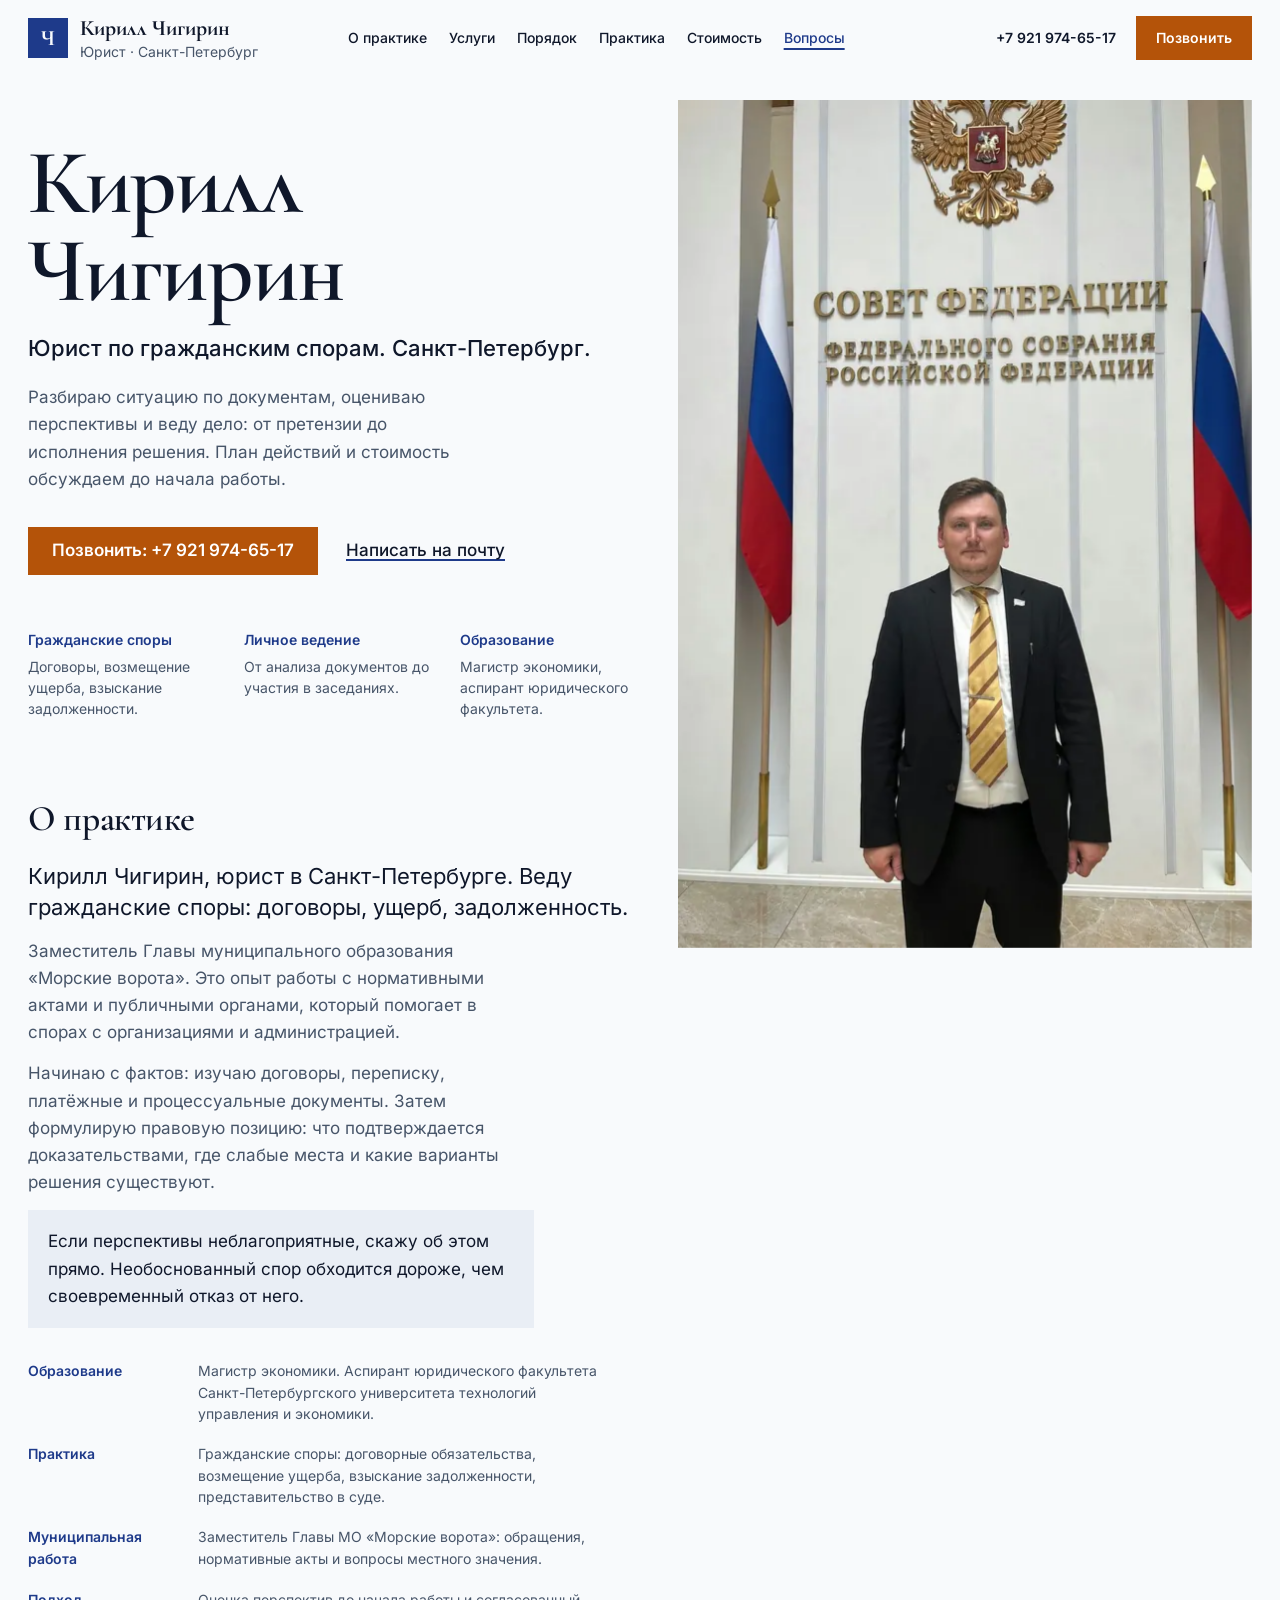
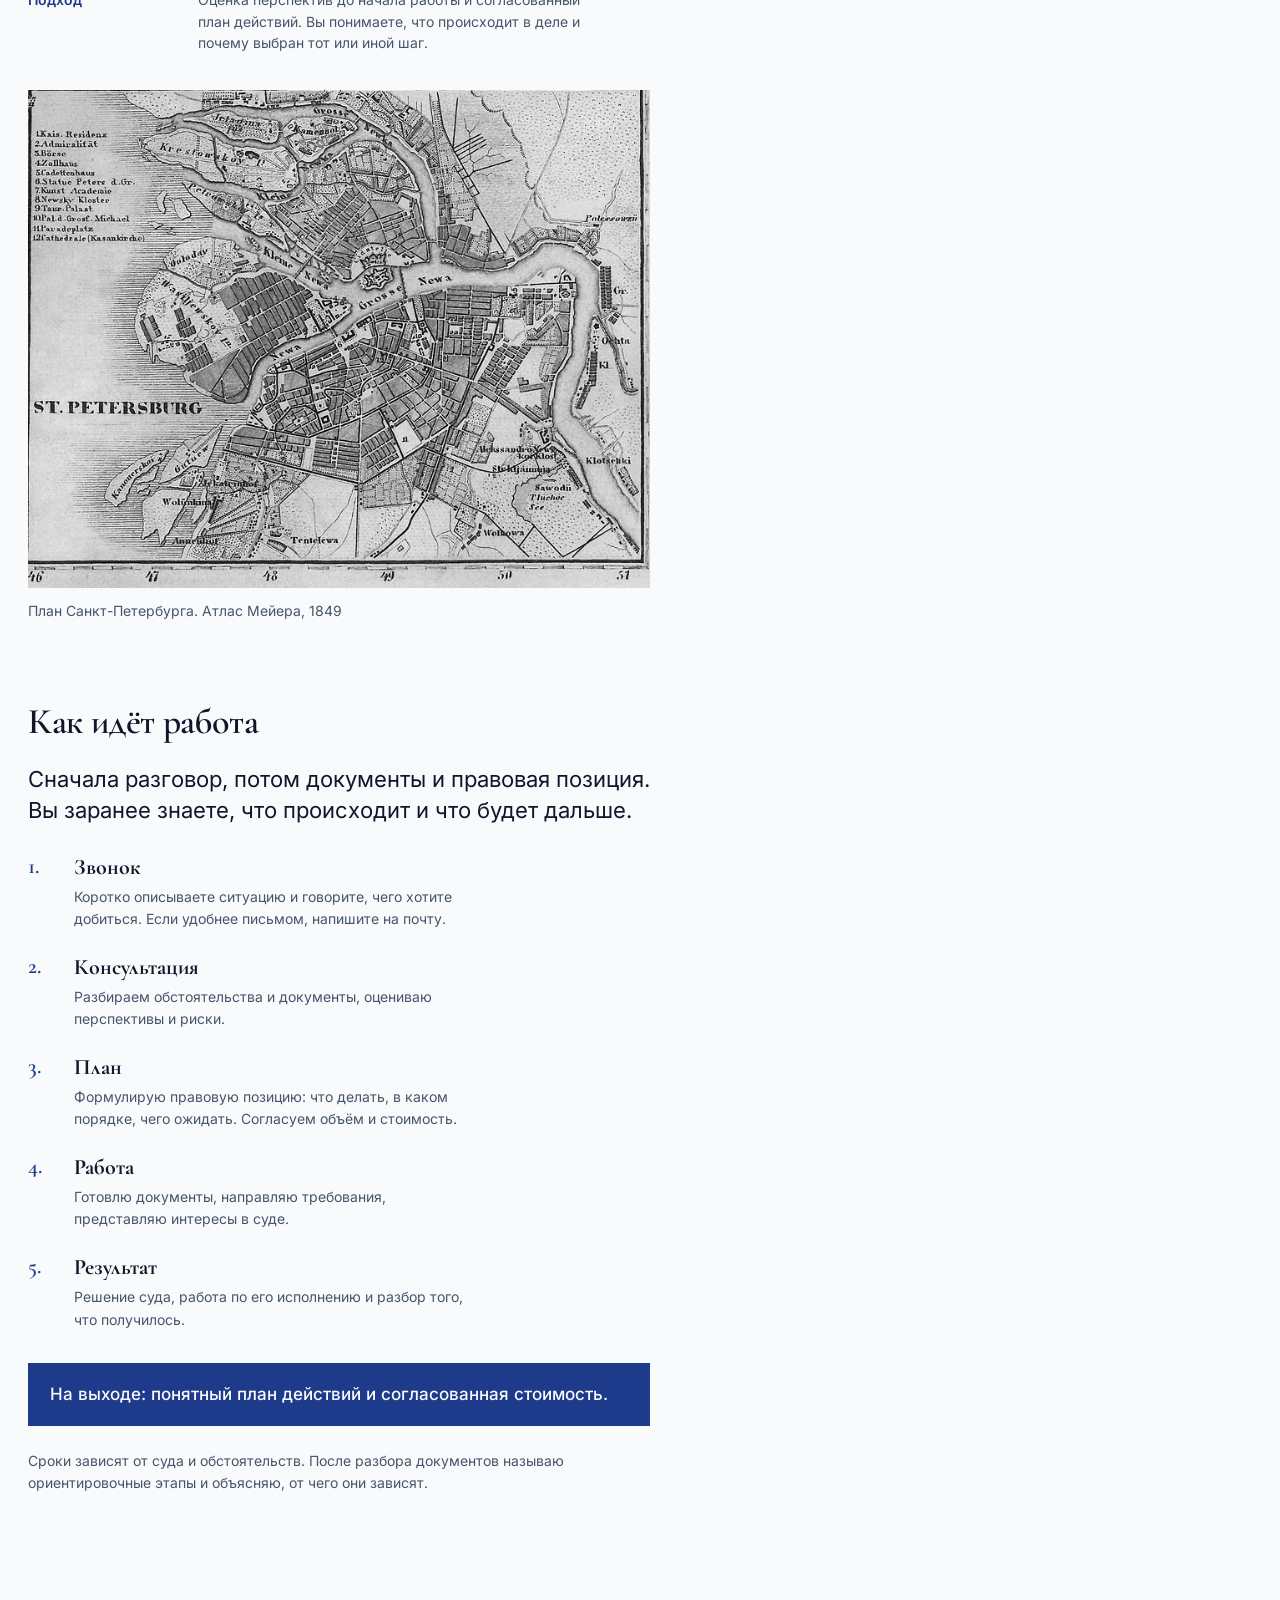
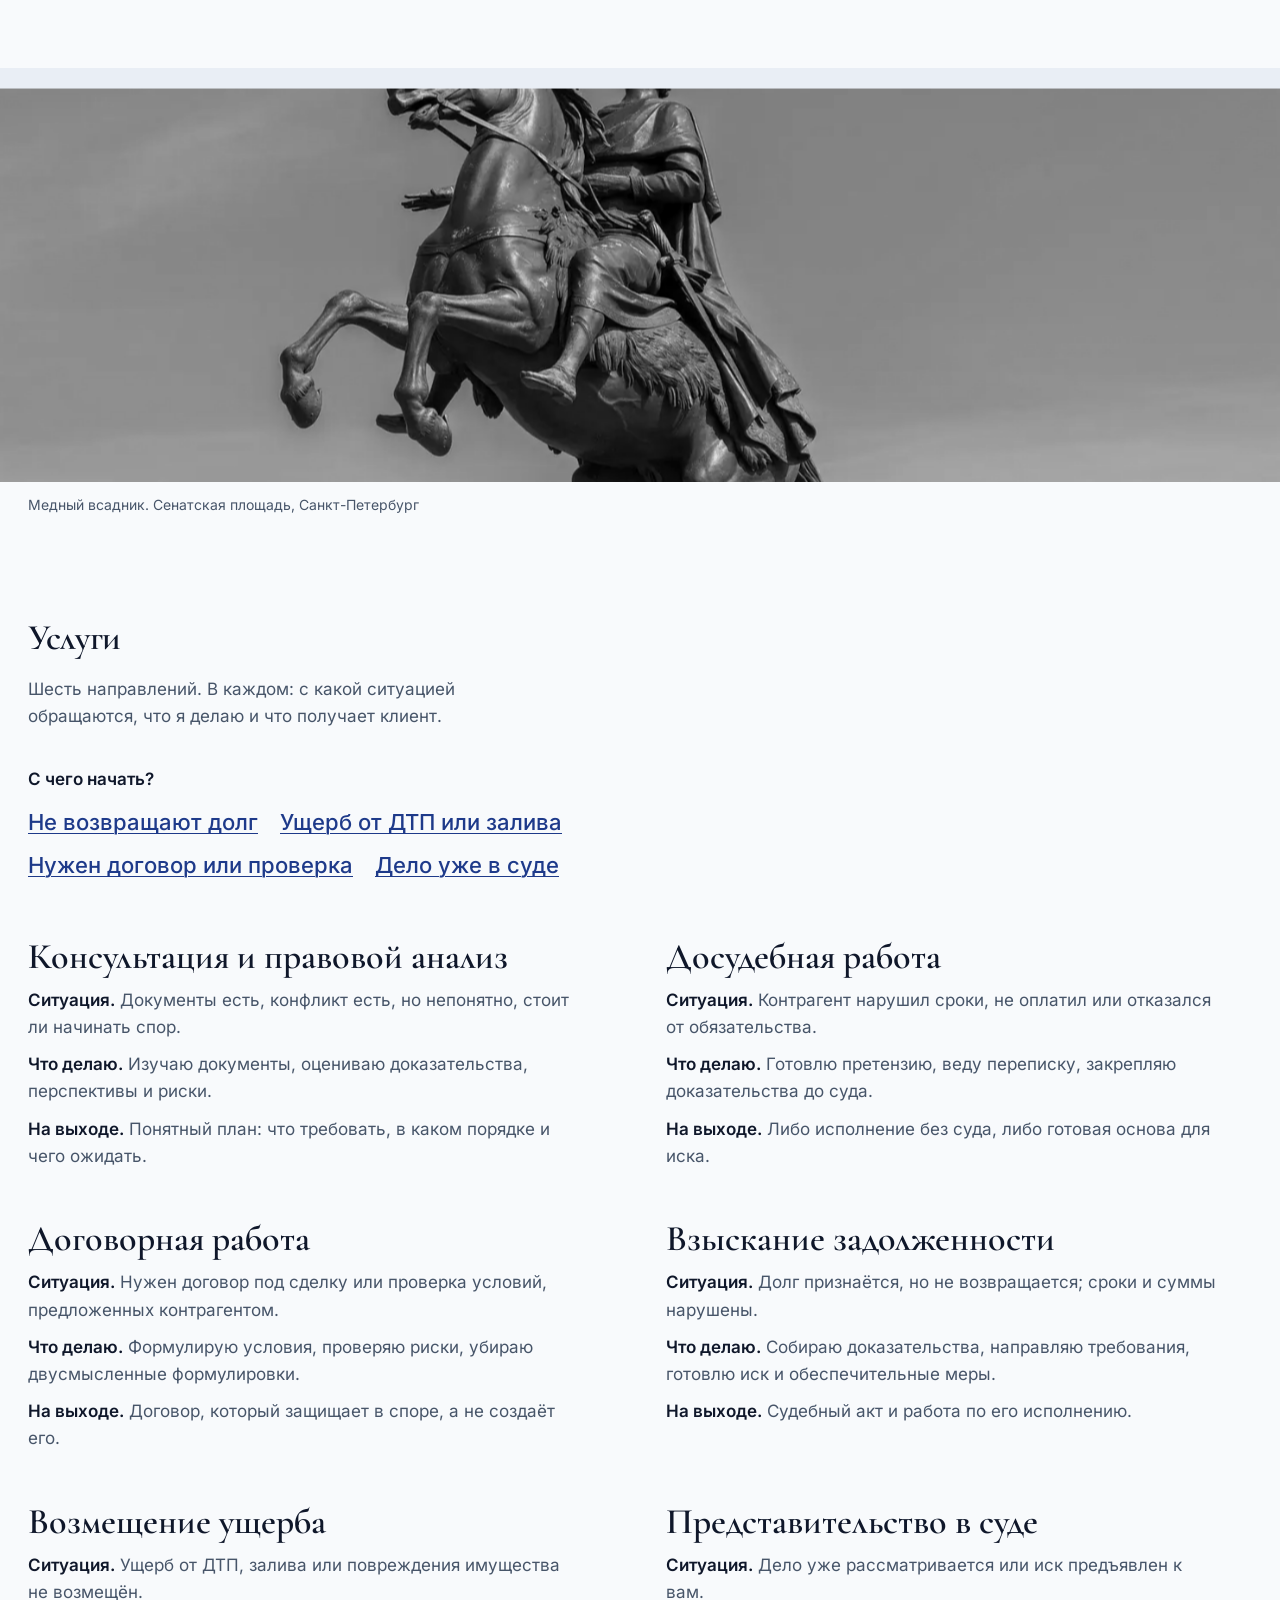
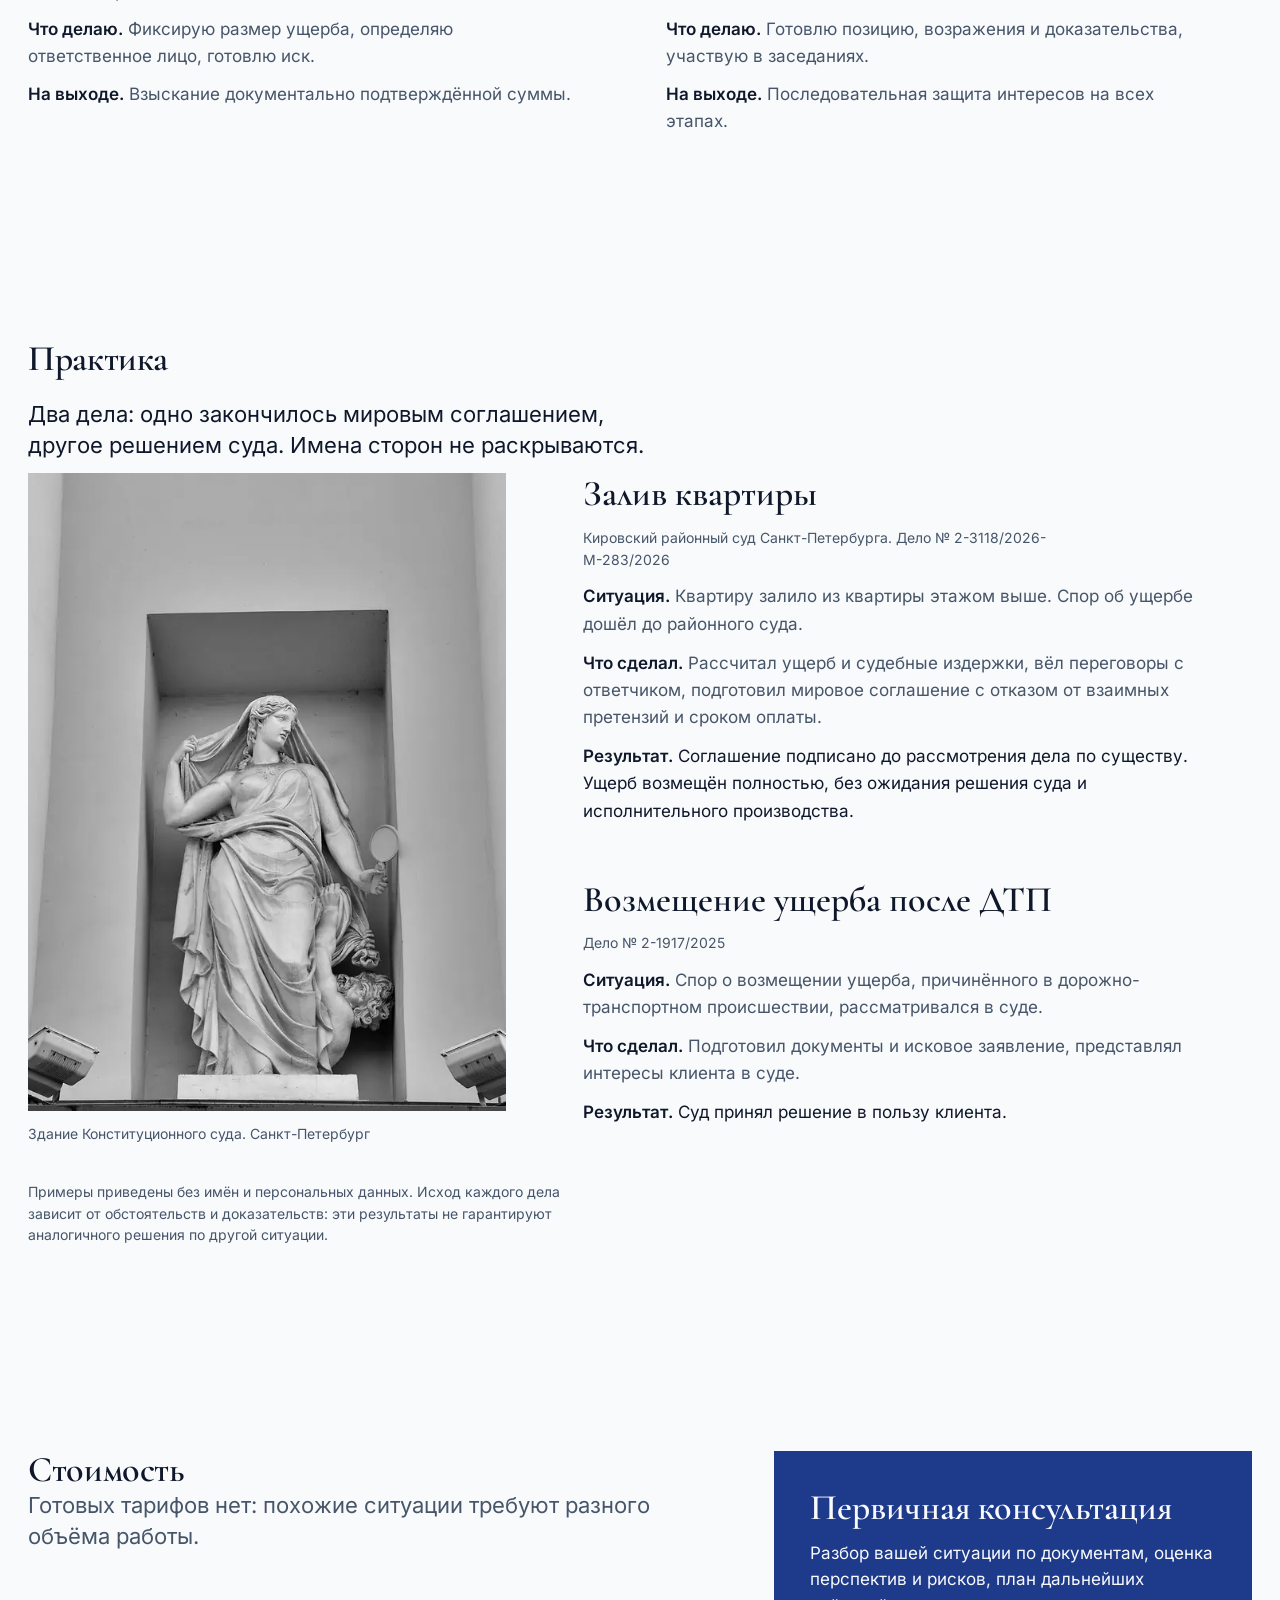
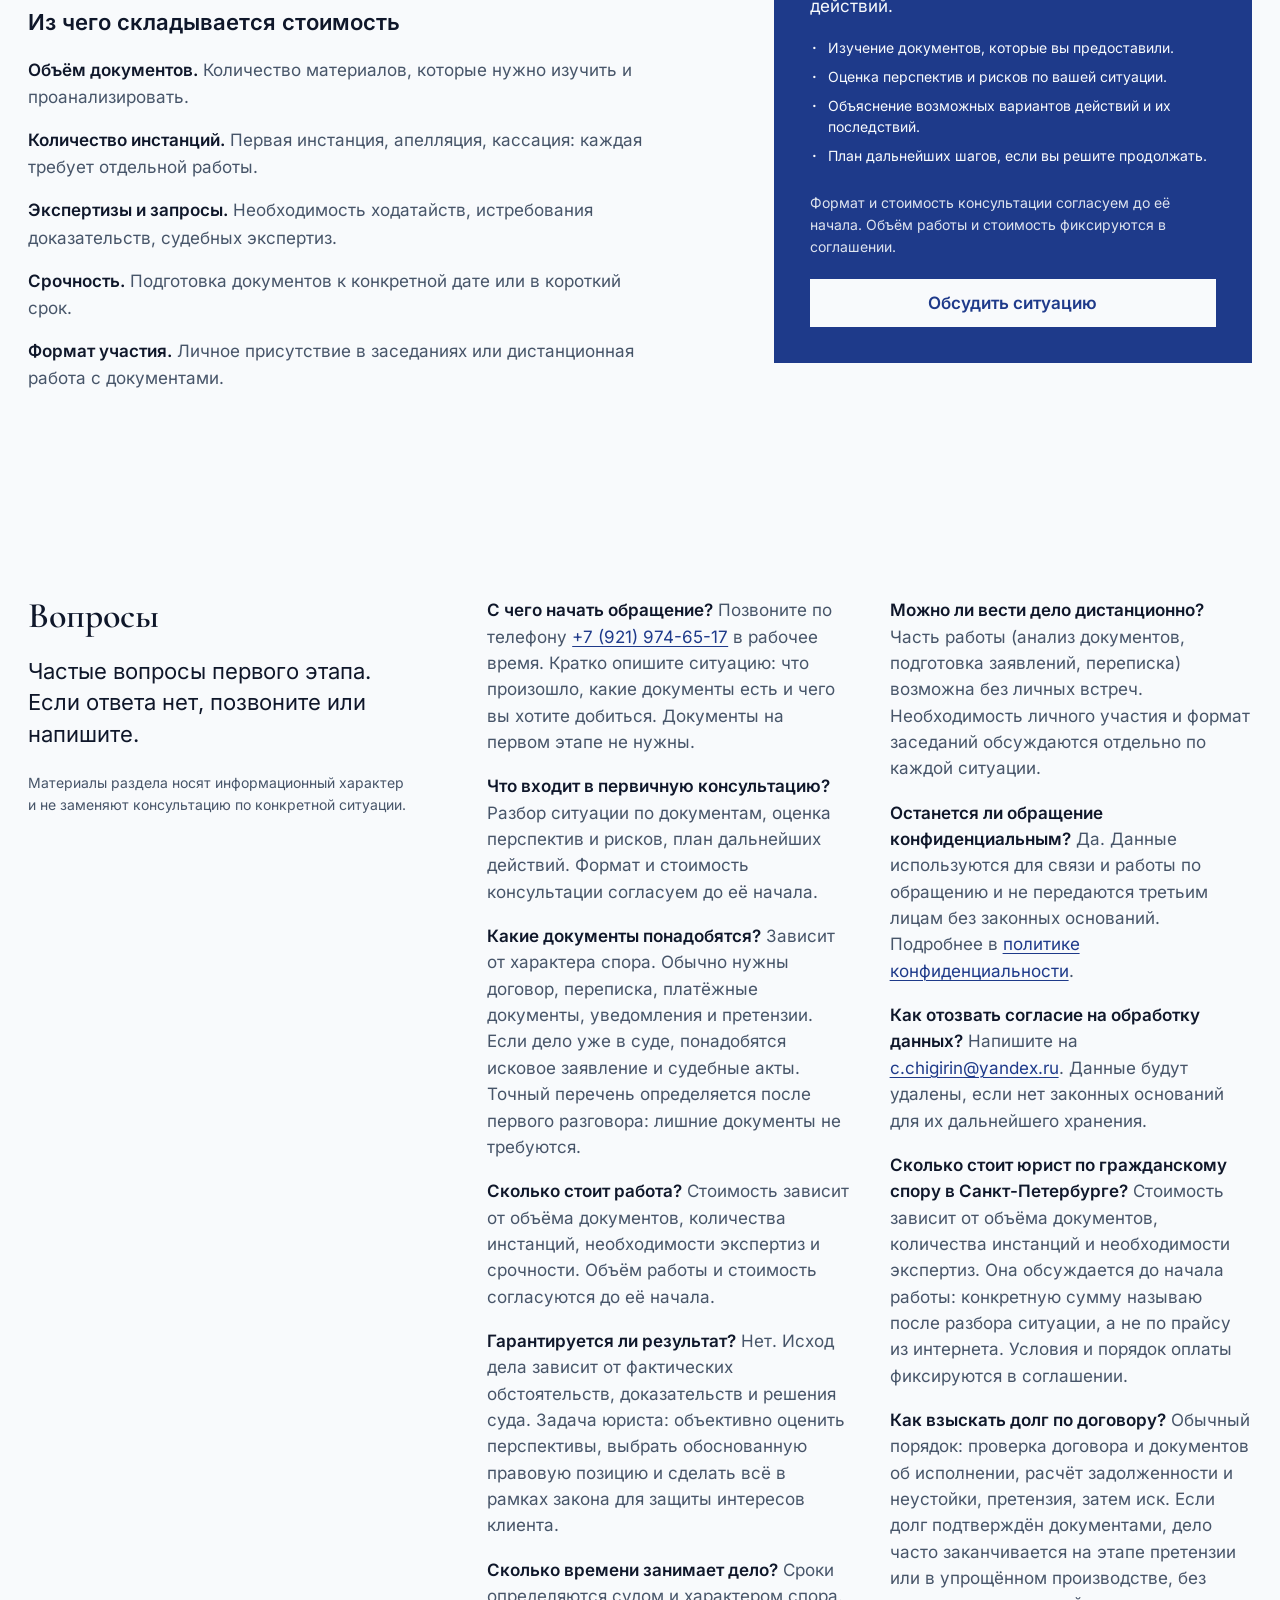
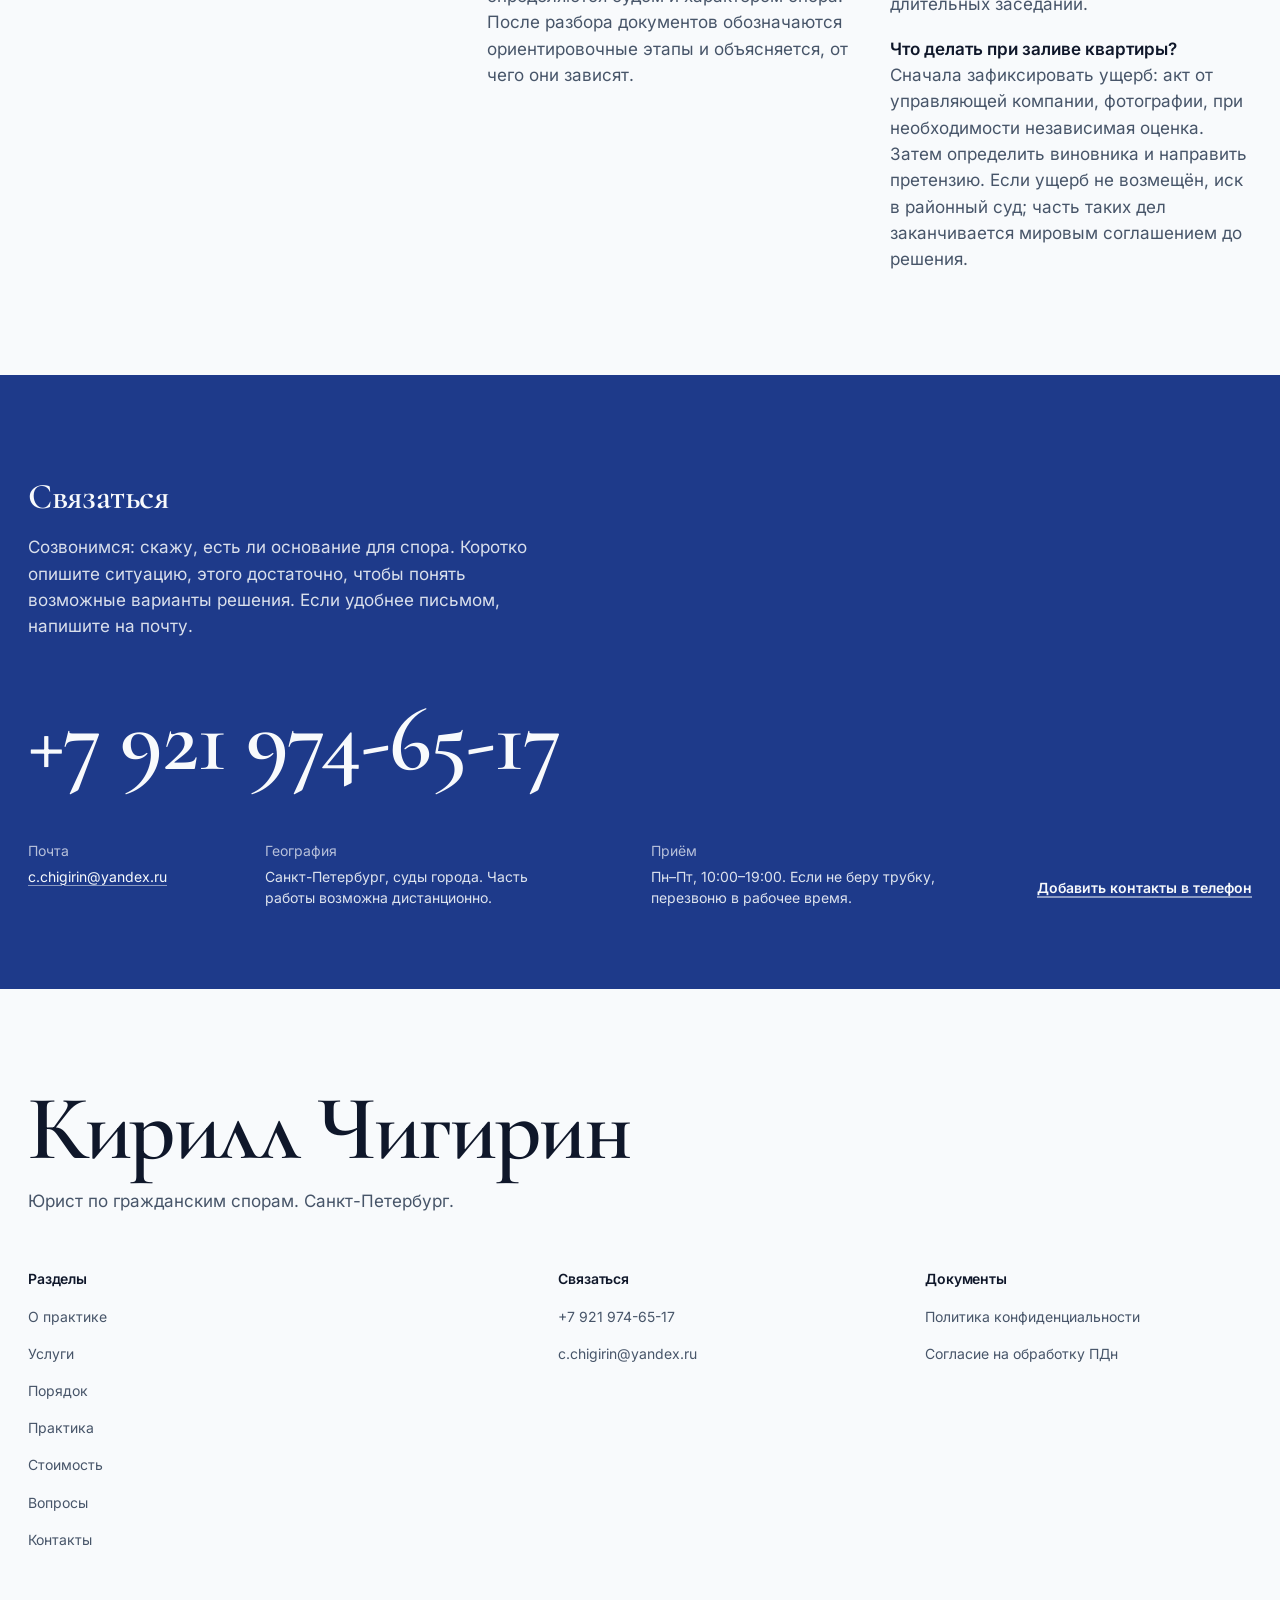
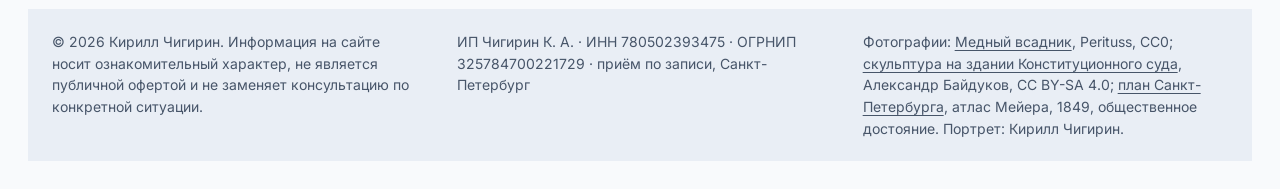
==== index.html @ 7574afe2 "feat(design): палитра Legal Services, Lenis и плотность 7 Палитра взята в UI UX Pro Max по профилю L" ====
<!doctype html>
<html lang="ru">
<head>
<meta charset="utf-8">
<meta name="viewport" content="width=device-width, initial-scale=1">

<title>Кирилл Чигирин, юрист по гражданским спорам в Санкт-Петербурге</title>
<meta name="description" content="Юрист по гражданским спорам в Санкт-Петербурге: разбор ситуации по документам, досудебная работа, представительство в суде. Консультация по телефону и почте.">
<meta name="theme-color" content="#f8fafc">
<meta name="robots" content="index,follow">
<meta name="author" content="Кирилл Чигирин">
<link rel="canonical" href="https://askuyr.github.io/Chigirin/">

<meta property="og:type" content="website">
<meta property="og:site_name" content="Кирилл Чигирин, юрист">
<meta property="og:title" content="Кирилл Чигирин, юрист по гражданским спорам в Санкт-Петербурге">
<meta property="og:description" content="Правовой анализ, досудебная работа, документы и представительство в суде. Гражданские споры в Санкт-Петербурге.">
<meta property="og:url" content="https://askuyr.github.io/Chigirin/">
<meta property="og:locale" content="ru_RU">
<meta property="og:image" content="https://askuyr.github.io/Chigirin/assets/og-chigirin.jpg">
<meta property="og:image:type" content="image/jpeg">
<meta property="og:image:width" content="1200">
<meta property="og:image:height" content="630">
<meta property="og:image:alt" content="Кирилл Чигирин, юрист по гражданским спорам в Санкт-Петербурге">
<meta name="twitter:card" content="summary_large_image">
<meta name="twitter:title" content="Кирилл Чигирин, юрист по гражданским спорам">
<meta name="twitter:description" content="Правовой анализ, досудебная работа, документы и представительство в суде. Санкт-Петербург.">
<meta name="twitter:image" content="https://askuyr.github.io/Chigirin/assets/og-chigirin.jpg">

<link rel="icon" href="assets/favicon.svg" type="image/svg+xml">
<link rel="apple-touch-icon" href="assets/apple-touch-icon.png">

<link rel="preload" as="image" href="assets/kirill-chigirin-1280.webp"
      imagesrcset="assets/kirill-chigirin-640.webp 640w, assets/kirill-chigirin-960.webp 960w, assets/kirill-chigirin-1280.webp 1280w, assets/kirill-chigirin-1600.webp 1600w"
      imagesizes="(max-width: 900px) 100vw, 45vw" fetchpriority="high">
<link rel="preload" href="assets/fonts/inter-var-cyrillic.woff2" as="font" type="font/woff2" crossorigin>
<link rel="preload" href="assets/fonts/cormorant-garamond-var-cyrillic.woff2" as="font" type="font/woff2" crossorigin>

<link rel="stylesheet" href="assets/vendor/lenis.css">
<link rel="stylesheet" href="assets/styles.css">
<script>
  /* Fail-safe: если app.js не выполнится, контент станет видимым через 3 с. */
  (function () {
    var root = document.documentElement;
    root.classList.add('js-boot');
    window.__revealFailsafe = setTimeout(function () {
      root.classList.remove('js-boot');
    }, 3000);
  })();
</script>

<script type="application/ld+json">
{
  "@context": "https://schema.org",
  "@type": "LegalService",
  "@id": "https://askuyr.github.io/Chigirin/#lawyer",
  "name": "Кирилл Чигирин",
  "alternateName": "Юрист Кирилл Чигирин",
  "description": "Юрист по гражданским спорам в Санкт-Петербурге: правовой анализ, досудебная работа, подготовка документов и представительство в суде.",
  "url": "https://askuyr.github.io/Chigirin/",
  "image": "https://askuyr.github.io/Chigirin/assets/kirill-chigirin.jpg",
  "telephone": "+7-921-974-65-17",
  "email": "c.chigirin@yandex.ru",
  "areaServed": {
    "@type": "City",
    "name": "Санкт-Петербург"
  },
  "address": {
    "@type": "PostalAddress",
    "addressLocality": "Санкт-Петербург",
    "addressCountry": "RU"
  },
  "founder": {
    "@type": "Person",
    "name": "Кирилл Чигирин",
    "jobTitle": "Юрист"
  },
  "knowsAbout": [
    "Гражданские споры",
    "Договорные обязательства",
    "Возмещение ущерба",
    "Взыскание задолженности",
    "Представительство в суде"
  ],
  "sameAs": [
    "https://vk.com/chigirinconsalting",
    "https://vk.com/chigirindelaetdelo"
  ]
}
</script>

<script type="application/ld+json">
{
  "@context": "https://schema.org",
  "@type": "FAQPage",
  "mainEntity": [
    {
      "@type": "Question",
      "name": "С чего начать обращение?",
      "acceptedAnswer": {
        "@type": "Answer",
        "text": "Позвоните по телефону +7 (921) 974-65-17 в рабочее время. Кратко опишите ситуацию: что произошло, какие документы есть и чего вы хотите добиться. Документы на первом этапе не нужны."
      }
    },
    {
      "@type": "Question",
      "name": "Что входит в первичную консультацию?",
      "acceptedAnswer": {
        "@type": "Answer",
        "text": "Разбор ситуации по документам, оценка перспектив и рисков, план дальнейших действий. Формат и стоимость консультации согласуем до её начала."
      }
    },
    {
      "@type": "Question",
      "name": "Какие документы понадобятся?",
      "acceptedAnswer": {
        "@type": "Answer",
        "text": "Зависит от характера спора. Обычно нужны договор, переписка, платёжные документы, уведомления и претензии. Если дело уже в суде, понадобятся исковое заявление и судебные акты. Точный перечень определяется после первого разговора: лишние документы не требуются."
      }
    },
    {
      "@type": "Question",
      "name": "Сколько стоит работа?",
      "acceptedAnswer": {
        "@type": "Answer",
        "text": "Стоимость зависит от объёма документов, количества инстанций, необходимости экспертиз и срочности. Объём работы и стоимость согласуются до её начала."
      }
    },
    {
      "@type": "Question",
      "name": "Гарантируется ли результат?",
      "acceptedAnswer": {
        "@type": "Answer",
        "text": "Нет. Исход дела зависит от фактических обстоятельств, доказательств и решения суда. Задача юриста: объективно оценить перспективы, выбрать обоснованную правовую позицию и сделать всё в рамках закона для защиты интересов клиента."
      }
    },
    {
      "@type": "Question",
      "name": "Сколько времени занимает дело?",
      "acceptedAnswer": {
        "@type": "Answer",
        "text": "Сроки определяются судом и характером спора. После разбора документов обозначаются ориентировочные этапы и объясняется, от чего они зависят."
      }
    },
    {
      "@type": "Question",
      "name": "Можно ли вести дело дистанционно?",
      "acceptedAnswer": {
        "@type": "Answer",
        "text": "Часть работы (анализ документов, подготовка заявлений, переписка) возможна без личных встреч. Необходимость личного участия и формат заседаний обсуждаются отдельно по каждой ситуации."
      }
    },
    {
      "@type": "Question",
      "name": "Останется ли обращение конфиденциальным?",
      "acceptedAnswer": {
        "@type": "Answer",
        "text": "Да. Данные используются для связи и работы по обращению и не передаются третьим лицам без законных оснований. Подробнее в политике конфиденциальности."
      }
    },
    {
      "@type": "Question",
      "name": "Как отозвать согласие на обработку данных?",
      "acceptedAnswer": {
        "@type": "Answer",
        "text": "Напишите на c.chigirin@yandex.ru. Данные будут удалены, если нет законных оснований для их дальнейшего хранения."
      }
    },
    {
      "@type": "Question",
      "name": "Сколько стоит юрист по гражданскому спору в Санкт-Петербурге?",
      "acceptedAnswer": {
        "@type": "Answer",
        "text": "Стоимость зависит от объёма документов, количества инстанций и необходимости экспертиз. Она обсуждается до начала работы: конкретную сумму называю после разбора ситуации, а не по прайсу из интернета. Условия и порядок оплаты фиксируются в соглашении."
      }
    },
    {
      "@type": "Question",
      "name": "Как взыскать долг по договору?",
      "acceptedAnswer": {
        "@type": "Answer",
        "text": "Обычный порядок: проверка договора и документов об исполнении, расчёт задолженности и неустойки, претензия, затем иск. Если долг подтверждён документами, дело часто заканчивается на этапе претензии или в упрощённом производстве, без длительных заседаний."
      }
    },
    {
      "@type": "Question",
      "name": "Что делать при заливе квартиры?",
      "acceptedAnswer": {
        "@type": "Answer",
        "text": "Сначала зафиксировать ущерб: акт от управляющей компании, фотографии, при необходимости независимая оценка. Затем определить виновника и направить претензию. Если ущерб не возмещён, иск в районный суд; часть таких дел заканчивается мировым соглашением до решения."
      }
    }
  ]
}
</script>
</head>

<body>
<a class="skip-link" href="#main">Перейти к содержанию</a>

<header class="site-header">
  <div class="wrap header-inner">
    <a class="brand" href="#home">
      <span class="brand__mark" aria-hidden="true">Ч</span>
      <span class="brand__text">
        <span class="brand__name">Кирилл Чигирин</span>
        <span class="brand__role">Юрист · Санкт-Петербург</span>
      </span>
    </a>

    <nav class="nav" id="navigation" aria-label="Основная навигация">
      <a href="#about">О практике</a>
      <a href="#services">Услуги</a>
      <a href="#process">Порядок</a>
      <a href="#cases">Практика</a>
      <a href="#pricing">Стоимость</a>
      <a href="#faq">Вопросы</a>
    </nav>

    <div class="header-actions">
      <a class="header-phone" href="tel:+79219746517" aria-label="Позвонить: +7 921 974-65-17">+7 921 974-65-17</a>
      <a class="btn btn--primary" href="tel:+79219746517">Позвонить</a>
      <button class="menu-toggle" type="button" aria-expanded="false" aria-controls="navigation" aria-label="Меню">
        <span class="menu-toggle__bars" aria-hidden="true"></span>
        <span class="menu-toggle__label">Меню</span>
      </button>
    </div>
  </div>
</header>

<main id="main">

  <!-- ================= Первый экран: постоянный портрет ================= -->
  <div class="stage" id="home">
    <div class="stage__col">

      <div class="hero reveal">
        <h1>Кирилл Чигирин</h1>
        <p class="hero-role">Юрист по гражданским спорам. Санкт-Петербург.</p>
        <p class="hero-lead">Разбираю ситуацию по документам, оцениваю перспективы и веду дело: от претензии до исполнения решения. План действий и стоимость обсуждаем до начала работы.</p>
        <div class="hero-actions">
          <a class="btn btn--primary" href="tel:+79219746517">Позвонить: +7 921 974-65-17</a>
          <a class="link-plain" href="mailto:c.chigirin@yandex.ru">Написать на почту</a>
        </div>
        <ul class="hero-facts">
          <li><strong>Гражданские споры</strong><span>Договоры, возмещение ущерба, взыскание задолженности.</span></li>
          <li><strong>Личное ведение</strong><span>От анализа документов до участия в заседаниях.</span></li>
          <li><strong>Образование</strong><span>Магистр экономики, аспирант юридического факультета.</span></li>
        </ul>
      </div>

      <!-- ================= О практике ================= -->
      <section class="stage__section about reveal" id="about">
        <h2>О практике</h2>
        <p class="lead">Кирилл Чигирин, юрист в Санкт-Петербурге. Веду гражданские споры: договоры, ущерб, задолженность.</p>
        <p>Заместитель Главы муниципального образования «Морские ворота». Это опыт работы с нормативными актами и публичными органами, который помогает в спорах с организациями и администрацией.</p>
        <p>Начинаю с фактов: изучаю договоры, переписку, платёжные и процессуальные документы. Затем формулирую правовую позицию: что подтверждается доказательствами, где слабые места и какие варианты решения существуют.</p>
        <p class="about__note">Если перспективы неблагоприятные, скажу об этом прямо. Необоснованный спор обходится дороже, чем своевременный отказ от него.</p>

        <dl class="facts">
          <div>
            <dt>Образование</dt>
            <dd>Магистр экономики. Аспирант юридического факультета Санкт-Петербургского университета технологий управления и экономики.</dd>
          </div>
          <div>
            <dt>Практика</dt>
            <dd>Гражданские споры: договорные обязательства, возмещение ущерба, взыскание задолженности, представительство в суде.</dd>
          </div>
          <div>
            <dt>Муниципальная работа</dt>
            <dd>Заместитель Главы МО «Морские ворота»: обращения, нормативные акты и вопросы местного значения.</dd>
          </div>
          <div>
            <dt>Подход</dt>
            <dd>Оценка перспектив до начала работы и согласованный план действий. Вы понимаете, что происходит в деле и почему выбран тот или иной шаг.</dd>
          </div>
        </dl>

        <figure class="map-plate">
          <img src="assets/spb-map-1849.webp" width="745" height="596" loading="lazy" decoding="async"
               alt="Фрагмент плана Санкт-Петербурга из атласа Мейера 1849 года">
          <figcaption>
            <span>План Санкт-Петербурга. Атлас Мейера, 1849</span>
          </figcaption>
        </figure>
      </section>

      <!-- ================= Порядок работы ================= -->
      <section class="stage__section process reveal" id="process">
        <h2>Как идёт работа</h2>
        <p class="lead">Сначала разговор, потом документы и правовая позиция. Вы заранее знаете, что происходит и что будет дальше.</p>

        <ol class="steps">
          <li>
            <h3>Звонок</h3>
            <p>Коротко описываете ситуацию и говорите, чего хотите добиться. Если удобнее письмом, напишите на почту.</p>
          </li>
          <li>
            <h3>Консультация</h3>
            <p>Разбираем обстоятельства и документы, оцениваю перспективы и риски.</p>
          </li>
          <li>
            <h3>План</h3>
            <p>Формулирую правовую позицию: что делать, в каком порядке, чего ожидать. Согласуем объём и стоимость.</p>
          </li>
          <li>
            <h3>Работа</h3>
            <p>Готовлю документы, направляю требования, представляю интересы в суде.</p>
          </li>
          <li>
            <h3>Результат</h3>
            <p>Решение суда, работа по его исполнению и разбор того, что получилось.</p>
          </li>
        </ol>

        <p class="process__out">На выходе: понятный план действий и согласованная стоимость.</p>
        <p class="note">Сроки зависят от суда и обстоятельств. После разбора документов называю ориентировочные этапы и объясняю, от чего они зависят.</p>
      </section>

    </div>

    <div class="stage__media">
      <figure class="portrait">
        <img class="shot is-active" data-shot="home"
             src="assets/kirill-chigirin-1280.webp"
             srcset="assets/kirill-chigirin-640.webp 640w, assets/kirill-chigirin-960.webp 960w, assets/kirill-chigirin-1280.webp 1280w, assets/kirill-chigirin-1600.webp 1600w"
             sizes="(max-width: 900px) 100vw, 45vw"
             width="1280" height="1707" fetchpriority="high" decoding="async"
             alt="Кирилл Чигирин в зале Совета Федерации">
        <img class="shot" data-shot="about" src="assets/kirill-chigirin-1280.webp"
             srcset="assets/kirill-chigirin-640.webp 640w, assets/kirill-chigirin-960.webp 960w, assets/kirill-chigirin-1280.webp 1280w, assets/kirill-chigirin-1600.webp 1600w"
             sizes="(max-width: 900px) 100vw, 45vw" width="1280" height="1707" alt="Кирилл Чигирин в зале Совета Федерации" aria-hidden="true" decoding="async">
        <img class="shot" data-shot="process" src="assets/kirill-chigirin-1280.webp"
             srcset="assets/kirill-chigirin-640.webp 640w, assets/kirill-chigirin-960.webp 960w, assets/kirill-chigirin-1280.webp 1280w, assets/kirill-chigirin-1600.webp 1600w"
             sizes="(max-width: 900px) 100vw, 45vw" width="1280" height="1707" alt="Кирилл Чигирин в зале Совета Федерации" aria-hidden="true" decoding="async">
      </figure>
    </div>
  </div>

  <figure class="band reveal">
    <div class="band__media">
      <img data-parallax src="assets/bronze-horseman.webp" width="1600" height="1067" loading="lazy" decoding="async"
           alt="Медный всадник на Сенатской площади в Санкт-Петербурге">
    </div>
    <figcaption class="wrap">Медный всадник. Сенатская площадь, Санкт-Петербург</figcaption>
  </figure>

  <!-- ================= Услуги ================= -->
  <section class="section" id="services">
    <div class="wrap services-grid">
      <div class="section-head reveal">
        <h2>Услуги</h2>
        <p class="lead">Шесть направлений. В каждом: с какой ситуацией обращаются, что я делаю и что получает клиент.</p>
        <div class="chooser">
          <p class="chooser__q">С чего начать?</p>
          <ul class="chooser__opts">
            <li><a href="#svc-debt" data-answer="Долг по договору. Начните с консультации: проверяем договор и документы об исполнении, считаем задолженность и неустойку. Затем претензия и, если нужно, иск.">Не возвращают долг</a></li>
            <li><a href="#svc-damage" data-answer="Ущерб. Сначала фиксируем размер ущерба и ответственное лицо, затем претензия. Если ущерб не возмещён, готовим иск.">Ущерб от ДТП или залива</a></li>
            <li><a href="#svc-contract" data-answer="Договор. Проверяю условия и риски, убираю двусмысленные формулировки до подписания.">Нужен договор или проверка</a></li>
            <li><a href="#svc-court" data-answer="Дело в суде. Готовлю позицию, возражения и доказательства, участвую в заседаниях.">Дело уже в суде</a></li>
          </ul>
          <p class="chooser__out" data-chooser-out aria-live="polite" hidden></p>
        </div>
      </div>

      <div class="services">
        <article class="service reveal" id="svc-consult">
          <h3>Консультация и правовой анализ</h3>
          <p><b>Ситуация.</b> Документы есть, конфликт есть, но непонятно, стоит ли начинать спор.</p>
          <p><b>Что делаю.</b> Изучаю документы, оцениваю доказательства, перспективы и риски.</p>
          <p><b>На выходе.</b> Понятный план: что требовать, в каком порядке и чего ожидать.</p>
        </article>

        <article class="service reveal" id="svc-pre">
          <h3>Досудебная работа</h3>
          <p><b>Ситуация.</b> Контрагент нарушил сроки, не оплатил или отказался от обязательства.</p>
          <p><b>Что делаю.</b> Готовлю претензию, веду переписку, закрепляю доказательства до суда.</p>
          <p><b>На выходе.</b> Либо исполнение без суда, либо готовая основа для иска.</p>
        </article>

        <article class="service reveal" id="svc-contract">
          <h3>Договорная работа</h3>
          <p><b>Ситуация.</b> Нужен договор под сделку или проверка условий, предложенных контрагентом.</p>
          <p><b>Что делаю.</b> Формулирую условия, проверяю риски, убираю двусмысленные формулировки.</p>
          <p><b>На выходе.</b> Договор, который защищает в споре, а не создаёт его.</p>
        </article>

        <article class="service reveal" id="svc-debt">
          <h3>Взыскание задолженности</h3>
          <p><b>Ситуация.</b> Долг признаётся, но не возвращается; сроки и суммы нарушены.</p>
          <p><b>Что делаю.</b> Собираю доказательства, направляю требования, готовлю иск и обеспечительные меры.</p>
          <p><b>На выходе.</b> Судебный акт и работа по его исполнению.</p>
        </article>

        <article class="service reveal" id="svc-damage">
          <h3>Возмещение ущерба</h3>
          <p><b>Ситуация.</b> Ущерб от ДТП, залива или повреждения имущества не возмещён.</p>
          <p><b>Что делаю.</b> Фиксирую размер ущерба, определяю ответственное лицо, готовлю иск.</p>
          <p><b>На выходе.</b> Взыскание документально подтверждённой суммы.</p>
        </article>

        <article class="service reveal" id="svc-court">
          <h3>Представительство в суде</h3>
          <p><b>Ситуация.</b> Дело уже рассматривается или иск предъявлен к вам.</p>
          <p><b>Что делаю.</b> Готовлю позицию, возражения и доказательства, участвую в заседаниях.</p>
          <p><b>На выходе.</b> Последовательная защита интересов на всех этапах.</p>
        </article>
      </div>
    </div>
  </section>

  <!-- ================= Практика ================= -->
  <section class="section" id="cases">
    <div class="wrap">
      <div class="section-head reveal">
        <h2>Практика</h2>
        <p class="lead">Два дела: одно закончилось мировым соглашением, другое решением суда. Имена сторон не раскрываются.</p>
      </div>

      <div class="cases-grid">
        <figure class="cases-photo reveal">
          <img src="assets/justice-sculpture.webp" width="1200" height="800" loading="lazy" decoding="async"
               alt="Скульптура на здании Конституционного суда в Санкт-Петербурге">
          <figcaption>Здание Конституционного суда. Санкт-Петербург</figcaption>
        </figure>

        <div class="cases">
          <article class="case reveal">
            <h3>Залив квартиры</h3>
            <p class="case__meta">Кировский районный суд Санкт-Петербурга. Дело № 2-3118/2026-М-283/2026</p>
            <p><b>Ситуация.</b> Квартиру залило из квартиры этажом выше. Спор об ущербе дошёл до районного суда.</p>
            <p><b>Что сделал.</b> Рассчитал ущерб и судебные издержки, вёл переговоры с ответчиком, подготовил мировое соглашение с отказом от взаимных претензий и сроком оплаты.</p>
            <p class="case__result"><b>Результат.</b> Соглашение подписано до рассмотрения дела по существу. Ущерб возмещён полностью, без ожидания решения суда и исполнительного производства.</p>
          </article>

          <article class="case reveal">
            <h3>Возмещение ущерба после ДТП</h3>
            <p class="case__meta">Дело № 2-1917/2025</p>
            <p><b>Ситуация.</b> Спор о возмещении ущерба, причинённого в дорожно-транспортном происшествии, рассматривался в суде.</p>
            <p><b>Что сделал.</b> Подготовил документы и исковое заявление, представлял интересы клиента в суде.</p>
            <p class="case__result"><b>Результат.</b> Суд принял решение в пользу клиента.</p>
          </article>
        </div>
      </div>

      <p class="note">Примеры приведены без имён и персональных данных. Исход каждого дела зависит от обстоятельств и доказательств: эти результаты не гарантируют аналогичного решения по другой ситуации.</p>
    </div>
  </section>

  <!-- ================= Стоимость ================= -->
  <section class="section" id="pricing">
    <div class="wrap pricing-grid">
      <div class="reveal">
        <h2>Стоимость</h2>
        <p class="lead">Готовых тарифов нет: похожие ситуации требуют разного объёма работы.</p>

        <h3 class="subhead">Из чего складывается стоимость</h3>
        <ul class="factors">
          <li><b>Объём документов.</b> Количество материалов, которые нужно изучить и проанализировать.</li>
          <li><b>Количество инстанций.</b> Первая инстанция, апелляция, кассация: каждая требует отдельной работы.</li>
          <li><b>Экспертизы и запросы.</b> Необходимость ходатайств, истребования доказательств, судебных экспертиз.</li>
          <li><b>Срочность.</b> Подготовка документов к конкретной дате или в короткий срок.</li>
          <li><b>Формат участия.</b> Личное присутствие в заседаниях или дистанционная работа с документами.</li>
        </ul>
      </div>

      <aside class="price-panel reveal">
        <h3>Первичная консультация</h3>
        <p>Разбор вашей ситуации по документам, оценка перспектив и рисков, план дальнейших действий.</p>
        <ul>
          <li>Изучение документов, которые вы предоставили.</li>
          <li>Оценка перспектив и рисков по вашей ситуации.</li>
          <li>Объяснение возможных вариантов действий и их последствий.</li>
          <li>План дальнейших шагов, если вы решите продолжать.</li>
        </ul>
        <p class="price-panel__terms">Формат и стоимость консультации согласуем до её начала. Объём работы и стоимость фиксируются в соглашении.</p>
        <a class="btn btn--paper" href="tel:+79219746517">Обсудить ситуацию</a>
      </aside>
    </div>
  </section>

  <!-- ================= Вопросы ================= -->
  <section class="section" id="faq">
    <div class="wrap faq-grid">
      <div class="section-head reveal">
        <h2>Вопросы</h2>
        <p class="lead">Частые вопросы первого этапа. Если ответа нет, позвоните или напишите.</p>
        <p class="note">Материалы раздела носят информационный характер и не заменяют консультацию по конкретной ситуации.</p>
      </div>

      <div class="faq-text reveal">
        <p><b>С чего начать обращение?</b> Позвоните по телефону <a href="tel:+79219746517">+7 (921) 974-65-17</a> в рабочее время. Кратко опишите ситуацию: что произошло, какие документы есть и чего вы хотите добиться. Документы на первом этапе не нужны.</p>
        <p><b>Что входит в первичную консультацию?</b> Разбор ситуации по документам, оценка перспектив и рисков, план дальнейших действий. Формат и стоимость консультации согласуем до её начала.</p>
        <p><b>Какие документы понадобятся?</b> Зависит от характера спора. Обычно нужны договор, переписка, платёжные документы, уведомления и претензии. Если дело уже в суде, понадобятся исковое заявление и судебные акты. Точный перечень определяется после первого разговора: лишние документы не требуются.</p>
        <p><b>Сколько стоит работа?</b> Стоимость зависит от объёма документов, количества инстанций, необходимости экспертиз и срочности. Объём работы и стоимость согласуются до её начала.</p>
        <p><b>Гарантируется ли результат?</b> Нет. Исход дела зависит от фактических обстоятельств, доказательств и решения суда. Задача юриста: объективно оценить перспективы, выбрать обоснованную правовую позицию и сделать всё в рамках закона для защиты интересов клиента.</p>
        <p><b>Сколько времени занимает дело?</b> Сроки определяются судом и характером спора. После разбора документов обозначаются ориентировочные этапы и объясняется, от чего они зависят.</p>
        <p><b>Можно ли вести дело дистанционно?</b> Часть работы (анализ документов, подготовка заявлений, переписка) возможна без личных встреч. Необходимость личного участия и формат заседаний обсуждаются отдельно по каждой ситуации.</p>
        <p><b>Останется ли обращение конфиденциальным?</b> Да. Данные используются для связи и работы по обращению и не передаются третьим лицам без законных оснований. Подробнее в <a href="privacy.html">политике конфиденциальности</a>.</p>
        <p><b>Как отозвать согласие на обработку данных?</b> Напишите на <a href="mailto:c.chigirin@yandex.ru">c.chigirin@yandex.ru</a>. Данные будут удалены, если нет законных оснований для их дальнейшего хранения.</p>
        <p><b>Сколько стоит юрист по гражданскому спору в Санкт-Петербурге?</b> Стоимость зависит от объёма документов, количества инстанций и необходимости экспертиз. Она обсуждается до начала работы: конкретную сумму называю после разбора ситуации, а не по прайсу из интернета. Условия и порядок оплаты фиксируются в соглашении.</p>
        <p><b>Как взыскать долг по договору?</b> Обычный порядок: проверка договора и документов об исполнении, расчёт задолженности и неустойки, претензия, затем иск. Если долг подтверждён документами, дело часто заканчивается на этапе претензии или в упрощённом производстве, без длительных заседаний.</p>
        <p><b>Что делать при заливе квартиры?</b> Сначала зафиксировать ущерб: акт от управляющей компании, фотографии, при необходимости независимая оценка. Затем определить виновника и направить претензию. Если ущерб не возмещён, иск в районный суд; часть таких дел заканчивается мировым соглашением до решения.</p>
      </div>
    </div>
  </section>

  <!-- ================= Контакты ================= -->
  <section class="contact" id="contact">
    <div class="wrap">
      <h2>Связаться</h2>
      <p class="contact__lead">Созвонимся: скажу, есть ли основание для спора. Коротко опишите ситуацию, этого достаточно, чтобы понять возможные варианты решения. Если удобнее письмом, напишите на почту.</p>
      <a class="contact__phone" href="tel:+79219746517">+7 921 974-65-17</a>
      <div class="contact__foot">
        <div>
          <span class="contact__label">Почта</span>
          <a href="mailto:c.chigirin@yandex.ru">c.chigirin@yandex.ru</a>
        </div>
        <div>
          <span class="contact__label">География</span>
          Санкт-Петербург, суды города. Часть работы возможна дистанционно.
        </div>
        <div>
          <span class="contact__label">Приём</span>
          Пн–Пт, 10:00–19:00. Если не беру трубку, перезвоню в рабочее время.
        </div>
        <a class="contact__vcard" href="assets/chigirin.vcf" download>Добавить контакты в телефон</a>
      </div>
    </div>
  </section>
</main>

<footer class="site-footer">
  <div class="wrap">
    <p class="footer-brand">Кирилл Чигирин</p>
    <p class="footer-role">Юрист по гражданским спорам. Санкт-Петербург.</p>

    <div class="footer-grid">
      <div class="footer-col">
        <h2>Разделы</h2>
        <ul>
          <li><a href="#about">О практике</a></li>
          <li><a href="#services">Услуги</a></li>
          <li><a href="#process">Порядок</a></li>
          <li><a href="#cases">Практика</a></li>
          <li><a href="#pricing">Стоимость</a></li>
          <li><a href="#faq">Вопросы</a></li>
          <li><a href="#contact">Контакты</a></li>
        </ul>
      </div>
      <div class="footer-col">
        <h2>Связаться</h2>
        <ul>
          <li><a href="tel:+79219746517">+7 921 974-65-17</a></li>
          <li><a href="mailto:c.chigirin@yandex.ru">c.chigirin@yandex.ru</a></li>
        </ul>
      </div>
      <div class="footer-col">
        <h2>Документы</h2>
        <ul>
          <li><a href="privacy.html">Политика конфиденциальности</a></li>
          <li><a href="consent.html">Согласие на обработку ПДн</a></li>
        </ul>
      </div>
    </div>

    <div class="footer-bottom">
      <p>© 2026 Кирилл Чигирин. Информация на сайте носит ознакомительный характер, не является публичной офертой и не заменяет консультацию по конкретной ситуации.</p>
      <p class="footer-requisites">ИП Чигирин К. А. · ИНН 780502393475 · ОГРНИП 325784700221729 · приём по записи, Санкт-Петербург</p>
      <p class="credits">Фотографии: <a href="https://commons.wikimedia.org/wiki/File:The_Bronze_Horseman_2013_2.jpg">Медный всадник</a>, Perituss, CC0; <a href="https://commons.wikimedia.org/wiki/File:Sculpture_of_justice._The_building_of_Senate_and_Synod.jpg">скульптура на здании Конституционного суда</a>, Александр Байдуков, CC BY-SA 4.0; <a href="https://commons.wikimedia.org/wiki/File:Meyer%E2%80%98s_Zeitungsatlas_050_%E2%80%93_Russland-_Gouvernement_Sankt_Petersburg,_Esthland,_Liefland,_Kurland.jpg">план Санкт-Петербурга</a>, атлас Мейера, 1849, общественное достояние. Портрет: Кирилл Чигирин.</p>
    </div>
  </div>
</footer>

<button class="to-top" id="to-top" type="button" aria-label="Наверх" hidden>
  <svg viewBox="0 0 24 24" aria-hidden="true"><path d="M12 19V5M6 11l6-6 6 6"/></svg>
</button>

<script src="assets/vendor/lenis.min.js" defer></script>
<script src="assets/app.js" defer></script>
</body>
</html>
---- assets/vendor/lenis.css ----
html.lenis,
html.lenis body {
  height: auto;
}

.lenis:not(.lenis-autoToggle).lenis-stopped {
  overflow: clip;
}

.lenis [data-lenis-prevent],
.lenis [data-lenis-prevent-wheel],
.lenis [data-lenis-prevent-touch],
.lenis [data-lenis-prevent-vertical],
.lenis [data-lenis-prevent-horizontal] {
  overscroll-behavior: contain;
}

.lenis.lenis-smooth iframe {
  pointer-events: none;
}

.lenis.lenis-autoToggle {
  transition-property: overflow;
  transition-duration: 1ms;
  transition-behavior: allow-discrete;
}
---- assets/styles.css ----
/* =========================================================
   Кирилл Чигирин, юрист. Айдентика 2026: бумага, синий и янтарь.
   Настройки: смелость 5/10, анимация 7/10, плотность 7/10.
   Одна сетка, один шрифт для текста, один для заголовков.
   ========================================================= */

/* ---------- Fonts ---------- */
@font-face {
  font-family: 'Cormorant Garamond';
  font-style: normal;
  font-weight: 400 700;
  font-display: swap;
  src: url('fonts/cormorant-garamond-var-cyrillic.woff2') format('woff2');
  unicode-range: U+0301, U+0400-045F, U+0490-0491, U+04B0-04B1, U+2116;
}
@font-face {
  font-family: 'Cormorant Garamond';
  font-style: normal;
  font-weight: 400 700;
  font-display: swap;
  src: url('fonts/cormorant-garamond-var-latin.woff2') format('woff2');
  unicode-range: U+0000-00FF, U+0131, U+0152-0153, U+02BB-02BC, U+02C6, U+02DA, U+02DC, U+0304, U+0308, U+0329, U+2000-206F, U+20AC, U+2122, U+2191, U+2193, U+2212, U+2215, U+FEFF, U+FFFD;
}
@font-face {
  font-family: 'Inter';
  font-style: normal;
  font-weight: 400 700;
  font-display: swap;
  src: url('fonts/inter-var-cyrillic.woff2') format('woff2');
  unicode-range: U+0301, U+0400-045F, U+0490-0491, U+04B0-04B1, U+2116;
}
@font-face {
  font-family: 'Inter';
  font-style: normal;
  font-weight: 400 700;
  font-display: swap;
  src: url('fonts/inter-var-latin.woff2') format('woff2');
  unicode-range: U+0000-00FF, U+0131, U+0152-0153, U+02BB-02BC, U+02C6, U+02DA, U+02DC, U+0304, U+0308, U+0329, U+2000-206F, U+20AC, U+2122, U+2191, U+2193, U+2212, U+2215, U+FEFF, U+FFFD;
}

/* ---------- Tokens ---------- */
:root {
  --paper: #f8fafc;
  --paper-2: #e9eef5;
  --ink: #0f172a;
  --ink-soft: #475569;
  --blue: #1e3a8a;
  --blue-deep: #172554;
  --blue-soft: #dbe4f3;
  --accent: #b45309;
  --accent-deep: #8a3f07;

  --font-sans: 'Inter', system-ui, -apple-system, 'Segoe UI', Roboto, Arial, sans-serif;
  --font-serif: 'Cormorant Garamond', 'Times New Roman', Georgia, serif;

  --step-sm: 0.875rem;
  --step-body: 1.0625rem;
  --step-lead: 1.375rem;
  --step-head: clamp(1.75rem, 1.15rem + 1.7vw, 2.25rem);
  --step-display: clamp(3rem, 1.9rem + 5.1vw, 5.75rem);

  --wrap: 1240px;
  --gap: 28px;
  --header-h: 76px;
  --ease: cubic-bezier(.22, .61, .36, 1);
}

/* ---------- Base ---------- */
*, *::before, *::after { box-sizing: border-box; }

html {
  background: var(--paper);
  scroll-behavior: smooth;
  scroll-padding-top: calc(var(--header-h) + 24px);
  -webkit-text-size-adjust: 100%;
}

body {
  margin: 0;
  max-width: 1600px;
  margin-inline: auto;
  background: var(--paper);
  color: var(--ink);
  font-family: var(--font-sans);
  font-size: var(--step-body);
  line-height: 1.6;
  letter-spacing: 0;
  text-rendering: optimizeLegibility;
}

img { max-width: 100%; display: block; }

h1, h2, h3, h4, p, ul, ol, dl, dd, figure { margin: 0; }
ul, ol { padding: 0; list-style: none; }

a {
  color: var(--blue);
  text-decoration: underline;
  text-decoration-thickness: 1px;
  text-underline-offset: 3px;
  transition: color .2s var(--ease), text-decoration-color .2s var(--ease);
}
a:hover { color: var(--blue-deep); text-decoration-thickness: 2px; }

::selection { background: var(--blue); color: var(--paper); }

:focus-visible {
  outline: 2px solid var(--blue);
  outline-offset: 3px;
}

.contact :focus-visible,
.price-panel :focus-visible {
  outline-color: var(--paper);
}

svg { display: block; }

.wrap {
  width: 100%;
  padding-inline: var(--gap);
  margin-inline: auto;
}

html.lenis { scroll-behavior: auto; scroll-padding-top: 0; }

.skip-link {
  position: fixed;
  left: 16px;
  top: -80px;
  z-index: 200;
  padding: 12px 20px;
  background: var(--blue);
  color: var(--paper);
  font-size: var(--step-sm);
  font-weight: 600;
  text-decoration: none;
  transition: top .2s;
}
.skip-link:focus { top: 12px; color: var(--paper); }

/* ---------- Типографика ---------- */
h1, h2, h3, .footer-brand {
  font-family: var(--font-serif);
  font-weight: 600;
  color: var(--ink);
}

h1 {
  font-size: var(--step-display);
  line-height: .96;
  letter-spacing: -.02em;
}

h2 {
  font-size: var(--step-head);
  line-height: 1.08;
  letter-spacing: -.01em;
}

h3 { line-height: 1.15; }

.lead {
  font-size: var(--step-lead);
  line-height: 1.42;
  color: var(--ink);
  max-width: 46ch;
}

.note {
  font-size: var(--step-sm);
  line-height: 1.55;
  color: var(--ink-soft);
  max-width: 62ch;
}

.nowrap { white-space: nowrap; }

.subhead {
  margin-top: clamp(36px, 5vw, 56px);
  font-family: var(--font-sans);
  font-size: var(--step-lead);
  font-weight: 600;
  line-height: 1.3;
}

/* ---------- Кнопки и ссылки-действия ---------- */
.btn {
  display: inline-flex;
  align-items: center;
  justify-content: center;
  min-height: 48px;
  padding: 13px 24px;
  border: 0;
  border-radius: 0;
  font: inherit;
  font-size: var(--step-body);
  font-weight: 600;
  line-height: 1.25;
  text-align: center;
  text-decoration: none;
  cursor: pointer;
  transition: background .2s var(--ease), color .2s var(--ease), transform .15s var(--ease);
}

.btn--primary { background: var(--accent); color: #fff; }
.btn--primary:hover { background: var(--accent-deep); color: #fff; }
.btn:active { transform: translateY(1px); }

.btn--paper { background: var(--paper); color: var(--blue); }
.btn--paper:hover { background: #fff; color: var(--blue-deep); }

.link-plain {
  font-size: var(--step-body);
  font-weight: 500;
  color: var(--ink);
  text-decoration-color: var(--blue);
  text-decoration-thickness: 2px;
}
.link-plain:hover { color: var(--blue); }

/* ---------- Header ---------- */
.site-header {
  position: relative;
  z-index: 100;
  background: var(--paper);
}

.header-inner {
  display: flex;
  align-items: center;
  gap: 28px;
  min-height: var(--header-h);
}

.brand {
  display: inline-flex;
  align-items: center;
  gap: 12px;
  flex: none;
  color: var(--ink);
  text-decoration: none;
}
.brand:hover { color: var(--ink); }
.brand__mark {
  display: grid;
  place-items: center;
  width: 40px;
  height: 40px;
  background: var(--blue);
  color: var(--paper);
  font-family: var(--font-serif);
  font-size: 1.375rem;
  font-weight: 700;
  line-height: 1;
}
.brand__text { display: flex; flex-direction: column; line-height: 1.15; }
.brand__name {
  font-family: var(--font-serif);
  font-size: 1.375rem;
  font-weight: 700;
  letter-spacing: -.005em;
}
.brand__role {
  margin-top: 3px;
  font-size: var(--step-sm);
  color: var(--ink-soft);
}

.nav {
  display: flex;
  gap: 22px;
  margin-inline: auto;
}
.nav a {
  font-size: var(--step-sm);
  font-weight: 500;
  color: var(--ink);
  text-decoration: none;
}
.nav a:hover { color: var(--blue); text-decoration: underline; text-underline-offset: 4px; }
.nav a[aria-current="true"] { color: var(--blue); text-decoration: underline; text-decoration-thickness: 2px; text-underline-offset: 5px; }

.header-actions {
  display: flex;
  align-items: center;
  gap: 20px;
  margin-left: auto;
}
.header-phone {
  font-size: var(--step-sm);
  font-weight: 600;
  color: var(--ink);
  text-decoration: none;
  white-space: nowrap;
}
.header-phone:hover { color: var(--blue); }
.header-actions .btn { min-height: 44px; padding: 11px 20px; font-size: var(--step-sm); }

.menu-toggle {
  display: none;
  align-items: center;
  gap: 10px;
  padding: 10px 0;
  background: none;
  border: 0;
  color: var(--ink);
  font: inherit;
  font-size: var(--step-sm);
  font-weight: 500;
  cursor: pointer;
}
.menu-toggle__bars {
  position: relative;
  width: 22px;
  height: 2px;
  background: var(--blue);
  transition: background .2s;
}
.menu-toggle__bars::before,
.menu-toggle__bars::after {
  content: "";
  position: absolute;
  left: 0;
  width: 22px;
  height: 2px;
  background: var(--blue);
  transition: transform .25s var(--ease), top .25s var(--ease);
}
.menu-toggle__bars::before { top: -7px; }
.menu-toggle__bars::after { top: 7px; }
.menu-toggle[aria-expanded="true"] .menu-toggle__bars { background: transparent; }
.menu-toggle[aria-expanded="true"] .menu-toggle__bars::before { top: 0; transform: rotate(45deg); }
.menu-toggle[aria-expanded="true"] .menu-toggle__bars::after { top: 0; transform: rotate(-45deg); }

/* ---------- Первый экран: неподвижный портрет ---------- */
.stage {
  display: grid;
  grid-template-columns: minmax(0, 1.06fr) minmax(0, 0.94fr);
  align-items: start;
}

.stage__col {
  min-width: 0;
  padding: clamp(28px, 4vh, 56px) var(--gap) clamp(56px, 8vh, 96px) var(--gap);
}

.stage__media {
  position: sticky;
  top: 0;
  height: 100svh;
  padding: 24px var(--gap) var(--gap) 0;
}

.portrait {
  position: relative;
  height: 100%;
  overflow: hidden;
  background: var(--paper-2);
}

.shot {
  --shot-scale: 1;
  position: absolute;
  inset: 0;
  width: 100%;
  height: 100%;
  object-fit: cover;
  object-position: 50% 32%;
  opacity: 0;
  transform: scale(var(--shot-scale));
  transition: opacity 1.4s var(--ease);
  will-change: opacity, transform;
}
.shot.is-active {
  opacity: 1;
  animation: shot-drift 16s ease-in-out infinite alternate;
}
.shot[data-shot="about"] { object-position: 50% 2%; --shot-scale: 1.24; }
.shot[data-shot="process"] { object-position: 54% 42%; --shot-scale: 1.5; }

@keyframes shot-drift {
  to { transform: scale(calc(var(--shot-scale) * 1.035)); }
}

.hero { padding-top: clamp(8px, 3vh, 40px); }

.hero h1 { max-width: 12ch; }

.hero-role {
  margin-top: 18px;
  font-size: var(--step-lead);
  font-weight: 500;
  line-height: 1.3;
  max-width: 52ch;
}

.hero-lead {
  margin-top: 22px;
  max-width: 42ch;
  color: var(--ink-soft);
}

.hero-actions {
  display: flex;
  flex-wrap: wrap;
  align-items: center;
  gap: 18px 28px;
  margin-top: 34px;
}

.hero-facts {
  display: grid;
  grid-template-columns: repeat(3, minmax(0, 1fr));
  gap: 26px;
  margin-top: clamp(36px, 6vh, 68px);
}
.hero-facts strong {
  display: block;
  margin-bottom: 5px;
  font-size: var(--step-sm);
  font-weight: 600;
  color: var(--blue);
}
.hero-facts span {
  display: block;
  font-size: var(--step-sm);
  line-height: 1.5;
  color: var(--ink-soft);
}

/* ---------- Разделы внутри первой колонки ---------- */
.stage__section { margin-top: clamp(64px, 9vh, 104px); }
.stage__section h2 { margin-bottom: 22px; }

.about p {
  max-width: 46ch;
  margin-top: 14px;
  color: var(--ink-soft);
}
.about .lead { margin-top: 0; color: var(--ink); }
.about__note {
  padding: 18px 20px;
  background: var(--paper-2);
  color: var(--ink) !important;
}

.facts {
  display: grid;
  gap: 18px;
  margin-top: 32px;
  max-width: 52ch;
}
.facts div { display: grid; grid-template-columns: 150px minmax(0, 1fr); gap: 20px; }
.facts dt { font-size: var(--step-sm); font-weight: 600; color: var(--blue); }
.facts dd { font-size: var(--step-sm); line-height: 1.55; color: var(--ink-soft); }

.map-plate { margin-top: 36px; }
.map-plate img {
  width: 100%;
  height: auto;
  filter: grayscale(1) contrast(1.02);
}
.map-plate figcaption {
  display: flex;
  flex-wrap: wrap;
  justify-content: space-between;
  gap: 6px 18px;
  margin-top: 12px;
  font-size: var(--step-sm);
  color: var(--ink-soft);
}

.process .lead { margin-bottom: 28px; }
.steps {
  display: grid;
  gap: 24px;
  counter-reset: step;
}
.steps li {
  position: relative;
  padding-left: 46px;
  counter-increment: step;
}
.steps li::before {
  content: counter(step) ".";
  position: absolute;
  left: 0;
  top: -2px;
  font-family: var(--font-serif);
  font-size: var(--step-lead);
  font-weight: 600;
  line-height: 1.2;
  color: var(--blue);
}
.steps h3 { font-size: var(--step-lead); font-weight: 700; }
.steps p { margin-top: 6px; max-width: 44ch; font-size: var(--step-sm); color: var(--ink-soft); }

.process__out {
  margin-top: 32px;
  padding: 18px 22px;
  background: var(--blue);
  color: var(--paper);
  font-size: var(--step-body);
  font-weight: 500;
}
.process .note { margin-top: 24px; }

/* ---------- Фотополоса ---------- */
.band { margin-top: clamp(56px, 8vw, 110px); }
.band__media {
  height: min(46vh, 480px);
  overflow: hidden;
  background: var(--paper-2);
}
.band__media img {
  width: 100%;
  height: 100%;
  object-fit: cover;
  object-position: 50% 28%;
  filter: grayscale(1) contrast(1.03);
  transform: translate3d(0, var(--px, 0px), 0) scale(1.08);
  will-change: transform;
}
.band figcaption {
  margin-top: 12px;
  font-size: var(--step-sm);
  color: var(--ink-soft);
}

/* ---------- Секции ---------- */
.section { padding: clamp(64px, 8vw, 104px) 0; }
.section-head { max-width: 640px; }
.section-head h2 { margin-bottom: 20px; }
.section-head .note { margin-top: 22px; }

/* ---------- Услуги ---------- */
.services-grid { display: block; }
.services-grid .section-head { max-width: 760px; margin-bottom: clamp(36px, 5vw, 52px); }
.services-grid .section-head h2 { margin-bottom: 18px; }
.services-grid .lead { font-size: var(--step-body); line-height: 1.6; color: var(--ink-soft); }

.chooser { margin-top: 36px; }
.chooser__q { font-weight: 600; }
.chooser__opts {
  display: flex;
  flex-wrap: wrap;
  gap: 8px 22px;
  margin-top: 12px;
}
.chooser__opts a { font-size: var(--step-lead); font-weight: 500; color: var(--blue); }
.chooser__out {
  margin-top: 20px;
  padding: 16px 18px;
  background: var(--paper-2);
  font-size: var(--step-sm);
  line-height: 1.55;
  color: var(--ink);
}
.chooser__out[hidden] { display: none; }
.chooser__out:not([hidden]) { animation: answer-in .4s var(--ease) both; }
@keyframes answer-in {
  from { opacity: 0; transform: translateY(6px); }
  to { opacity: 1; transform: none; }
}

.services {
  display: grid;
  grid-template-columns: repeat(2, minmax(0, 1fr));
  gap: clamp(32px, 4vw, 48px) clamp(32px, 4vw, 56px);
}
.service { scroll-margin-top: calc(var(--header-h) + 24px); }
.service h3 { font-size: var(--step-head); }
.service p {
  max-width: 50ch;
  margin-top: 10px;
  color: var(--ink-soft);
}
.service p b { font-weight: 600; color: var(--ink); }

/* ---------- Практика ---------- */
.cases-grid {
  display: grid;
  grid-template-columns: minmax(0, 5fr) minmax(0, 7fr);
  gap: clamp(40px, 6vw, 88px);
  align-items: start;
  margin-top: 12px;
}
.cases-photo {
  position: sticky;
  top: calc(var(--header-h) + 32px);
}
.cases-photo img {
  width: 100%;
  aspect-ratio: 3 / 4;
  height: auto;
  object-fit: cover;
  object-position: 50% 44%;
  filter: grayscale(1) contrast(1.03);
}
.cases-photo figcaption {
  margin-top: 12px;
  font-size: var(--step-sm);
  color: var(--ink-soft);
}

.cases { display: grid; gap: clamp(40px, 6vh, 64px); }
.case h3 { font-size: var(--step-head); }
.case__meta {
  margin-top: 10px;
  font-size: var(--step-sm);
  color: var(--ink-soft);
}
.case p {
  max-width: 56ch;
  margin-top: 12px;
  color: var(--ink-soft);
}
.case p b { font-weight: 600; color: var(--ink); }
.case__result { color: var(--ink) !important; }
.cases + .note, #cases .note { margin-top: 36px; }

/* ---------- Стоимость ---------- */
.pricing-grid {
  display: grid;
  grid-template-columns: minmax(0, 7fr) minmax(0, 5fr);
  gap: clamp(40px, 6vw, 88px);
  align-items: start;
}
.pricing-grid .lead { color: var(--ink-soft); }
.factors {
  display: grid;
  gap: 16px;
  margin-top: 20px;
}
.factors li {
  max-width: 56ch;
  font-size: var(--step-body);
  color: var(--ink-soft);
}
.factors b { font-weight: 600; color: var(--ink); }

.price-panel {
  position: sticky;
  top: calc(var(--header-h) + 32px);
  padding: clamp(24px, 3vw, 36px);
  background: var(--blue);
  color: var(--paper);
}
.price-panel h3 { color: var(--paper); font-size: var(--step-head); }
.price-panel p {
  margin-top: 12px;
  font-size: var(--step-body);
  line-height: 1.55;
  color: var(--paper);
}
.price-panel ul {
  display: grid;
  gap: 8px;
  margin-top: 18px;
}
.price-panel li {
  position: relative;
  padding-left: 18px;
  font-size: var(--step-sm);
  line-height: 1.5;
}
.price-panel li::before {
  content: "·";
  position: absolute;
  left: 2px;
  top: 0;
  font-weight: 700;
}
.price-panel__terms { margin-top: 26px !important; font-size: var(--step-sm) !important; color: rgba(248, 250, 252, .88) !important; }
.price-panel .btn { margin-top: 22px; width: 100%; }

/* ---------- Вопросы ---------- */
.faq-grid {
  display: grid;
  grid-template-columns: minmax(0, 4fr) minmax(0, 8fr);
  gap: clamp(40px, 6vw, 88px);
  align-items: start;
}
.faq-text { columns: 2; column-gap: 40px; }
.faq-text p {
  break-inside: avoid;
  margin-bottom: 18px;
  font-size: var(--step-body);
  line-height: 1.55;
  color: var(--ink-soft);
}
.faq-text b { font-weight: 600; color: var(--ink); }

/* ---------- Контакты ---------- */
.contact {
  padding: clamp(64px, 8vw, 104px) 0 clamp(48px, 7vw, 80px);
  background: var(--blue);
  color: var(--paper);
}
.contact h2 { color: var(--paper); }
.contact__lead {
  margin-top: 18px;
  max-width: 48ch;
  font-size: var(--step-body);
  line-height: 1.55;
  color: rgba(248, 250, 252, .86);
}
.contact__phone {
  display: inline-block;
  margin-top: clamp(32px, 6vh, 60px);
  font-family: var(--font-serif);
  font-size: clamp(2rem, 7.6vw, 5.75rem);
  font-weight: 600;
  line-height: 1;
  letter-spacing: -.02em;
  color: var(--paper);
  text-decoration: none;
}
.contact__phone:hover { color: #fff; text-decoration: underline; text-decoration-thickness: 3px; text-underline-offset: 10px; }

.contact__foot {
  display: flex;
  flex-wrap: wrap;
  justify-content: space-between;
  align-items: flex-start;
  gap: 26px 40px;
  margin-top: clamp(36px, 6vh, 56px);
  font-size: var(--step-sm);
  line-height: 1.55;
  color: rgba(248, 250, 252, .88);
}
.contact__foot > div { max-width: 32ch; }
.contact__label {
  display: block;
  margin-bottom: 4px;
  font-size: var(--step-sm);
  color: rgba(248, 250, 252, .7);
}
.contact__foot a { color: var(--paper); text-decoration-color: rgba(248, 250, 252, .5); }
.contact__foot a:hover { color: #fff; text-decoration-color: #fff; }
.contact__vcard {
  align-self: flex-end;
  padding: 10px 0;
  font-weight: 600;
  text-decoration-thickness: 2px;
}

/* ---------- Footer ---------- */
.site-footer { padding: clamp(56px, 8vw, 96px) 0 28px; }
.footer-brand {
  font-size: var(--step-display);
  line-height: .95;
  letter-spacing: -.025em;
}
.footer-role {
  margin-top: 16px;
  font-size: var(--step-body);
  color: var(--ink-soft);
}
.footer-grid {
  display: grid;
  grid-template-columns: 1.5fr 1fr 1fr;
  gap: 40px;
  margin-top: clamp(40px, 6vw, 56px);
}
.footer-col h2 {
  margin-bottom: 16px;
  font-family: var(--font-sans);
  font-size: var(--step-sm);
  font-weight: 600;
  color: var(--ink);
}
.footer-col ul { display: grid; gap: 10px; }
.footer-col a { font-size: var(--step-sm); color: var(--ink-soft); text-decoration: none; }
.footer-col a:hover { color: var(--blue); text-decoration: underline; text-underline-offset: 4px; }

.footer-bottom {
  display: flex;
  flex-wrap: wrap;
  gap: 10px 40px;
  margin-top: clamp(40px, 6vw, 56px);
  padding: 22px 24px;
  background: var(--paper-2);
  font-size: var(--step-sm);
  line-height: 1.55;
  color: var(--ink-soft);
}
.footer-bottom p { flex: 1 1 320px; }
.footer-requisites { flex-basis: 100%; }
.credits { flex-basis: 100%; }
.credits a { color: var(--ink-soft); }

/* ---------- Кнопка «наверх» ---------- */
.to-top {
  position: fixed;
  right: 20px;
  bottom: 20px;
  z-index: 90;
  display: grid;
  place-items: center;
  width: 44px;
  height: 44px;
  border: 0;
  border-radius: 0;
  background: var(--blue);
  cursor: pointer;
  transition: background .2s var(--ease), transform .2s var(--ease);
}
.to-top svg {
  width: 20px;
  height: 20px;
  fill: none;
  stroke: var(--paper);
  stroke-width: 2;
  stroke-linecap: round;
  stroke-linejoin: round;
}
.to-top:hover { background: var(--blue-deep); transform: translateY(-3px); }
.to-top[hidden] { display: none; }

/* ---------- Юридические страницы ---------- */
.legal { padding: clamp(40px, 6vw, 72px) 0 clamp(64px, 8vw, 110px); }
.legal__back {
  display: inline-block;
  margin-bottom: 30px;
  font-size: var(--step-sm);
  font-weight: 500;
  color: var(--ink-soft);
  text-decoration: none;
}
.legal__back::before { content: "← "; color: var(--blue); }
.legal__back:hover { color: var(--blue); text-decoration: underline; text-underline-offset: 4px; }

.legal-meta {
  margin: 12px 0 34px;
  font-size: var(--step-sm);
  color: var(--ink-soft);
}

.prose { max-width: 760px; }
.prose h1 { font-size: var(--step-head); }
.prose h2 { margin: 44px 0 14px; font-size: var(--step-lead); font-family: var(--font-sans); font-weight: 600; }
.prose h3 { margin: 28px 0 10px; font-size: var(--step-body); font-weight: 600; }
.prose p, .prose li { color: var(--ink-soft); }
.prose p { margin-bottom: 14px; }
.prose ul, .prose ol {
  margin: 0 0 16px;
  padding-left: 22px;
  display: grid;
  gap: 8px;
}
.prose ul { list-style: disc; }
.prose ol { list-style: decimal; }

.legal-contact {
  margin-top: 40px;
  padding: 24px 26px;
  background: var(--paper-2);
}

.placeholder {
  padding: 1px 6px;
  background: var(--blue-soft);
  color: var(--blue-deep);
}

/* ---------- 404 ---------- */
.error-page {
  min-height: 70vh;
  display: grid;
  place-content: center;
  justify-items: center;
  gap: 18px;
  text-align: center;
  padding-block: 60px;
}
.error-page__code {
  font-family: var(--font-serif);
  font-size: clamp(6rem, 18vw, 12rem);
  font-weight: 600;
  line-height: .9;
  color: var(--blue);
}
.error-page h1 { font-size: var(--step-head); }
.error-page p { color: var(--ink-soft); max-width: 44ch; }

/* ---------- Появление при скролле ---------- */
.js-boot .reveal > * {
  opacity: 0;
  transform: translateY(26px);
  transition: opacity .75s var(--ease), transform .75s var(--ease);
}
.js-boot .reveal.is-in > * { opacity: 1; transform: none; }
.js-boot .reveal.is-in > *:nth-child(2) { transition-delay: .08s; }
.js-boot .reveal.is-in > *:nth-child(3) { transition-delay: .16s; }
.js-boot .reveal.is-in > *:nth-child(4) { transition-delay: .24s; }
.js-boot .reveal.is-in > *:nth-child(5) { transition-delay: .32s; }
.js-boot .reveal.is-in > *:nth-child(6) { transition-delay: .40s; }

.js-boot .stage__media { animation: media-wipe 1.15s var(--ease) .08s both; }
@keyframes media-wipe {
  from { opacity: 0; clip-path: inset(0 0 100% 0); }
  to { opacity: 1; clip-path: inset(0); }
}

/* =========================================================
   Адаптив
   ========================================================= */
@media (max-width: 1160px) {
  .header-phone { display: none; }
  .nav { gap: 16px; }
}

@media (max-width: 1024px) {
  .nav {
    position: absolute;
    top: var(--header-h);
    left: 0;
    right: 0;
    display: none;
    flex-direction: column;
    gap: 0;
    padding: 10px var(--gap) 24px;
    background: var(--paper);
  }
  .nav.is-open { display: flex; }
  .nav a { padding: 14px 0; font-size: var(--step-body); }
  .menu-toggle { display: inline-flex; }
  .header-actions .btn { display: inline-flex; }
  .header-phone { display: none; }
  .cases-grid { grid-template-columns: minmax(0, 1fr); }
  .cases-photo { position: static; max-width: 520px; }
  .pricing-grid { grid-template-columns: 1fr; }
  .price-panel { position: static; max-width: 560px; }
  .faq-grid { grid-template-columns: 1fr; }
}

@media (max-width: 900px) {
  .site-header { position: sticky; top: 0; }
  .stage { display: flex; flex-direction: column; align-items: stretch; }
  .stage__media {
    order: -1;
    position: static;
    width: 100%;
    height: 34svh;
    min-height: 240px;
    padding: 0 var(--gap);
  }
  .stage__col { padding-top: 24px; }
  .hero { padding-top: 0; }
  .hero-facts { grid-template-columns: 1fr 1fr; }
  .facts div { grid-template-columns: 1fr; gap: 4px; }
  .facts { max-width: 54ch; }
  .services { grid-template-columns: 1fr; }
  .faq-text { columns: 1; }
  .footer-grid { grid-template-columns: 1fr 1fr; }
}

@media (min-width: 601px) and (max-width: 900px) {
  .stage__media { height: 40svh; }
  .shot { object-position: 50% 62%; }
}

@media (max-width: 760px) {
  :root { --header-h: 64px; }
  .to-top { display: none; }
  .header-actions { gap: 12px; }
  .header-actions .btn { min-height: 42px; padding: 10px 16px; font-size: var(--step-sm); }
  .hero-facts { grid-template-columns: 1fr; gap: 18px; }
  .hero-actions { align-items: flex-start; }
  .hero-actions .btn { width: 100%; }
  .link-plain { display: inline-block; padding: 4px 0; }
  .section { padding: 64px 0; }
  .stage__section { margin-top: 80px; }
  .band__media { height: 36vh; min-height: 220px; }
  .footer-grid { grid-template-columns: 1fr; gap: 28px; }
  .footer-bottom { flex-direction: column; }
  .contact__foot { flex-direction: column; }
  .contact__vcard { align-self: flex-start; }
}

@media (max-width: 520px) {
  :root { --gap: 20px; }
  .brand__role { display: none; }
  .brand__name { font-size: var(--step-body); }
  .brand__mark { width: 36px; height: 36px; font-size: 1.375rem; }
  .header-phone { display: none; }
  .header-inner { gap: 12px; }
  .menu-toggle__label { display: none; }
  .hero h1 { max-width: 14ch; }
  .hero-facts { gap: 16px; }
  .facts div { gap: 3px; }
  .contact__foot { gap: 22px; }
}

/* ---------- Reduced motion ---------- */
@media (prefers-reduced-motion: reduce) {
  html { scroll-behavior: auto; }
  *, *::before, *::after {
    animation-duration: .01ms !important;
    transition-duration: .01ms !important;
  }
  .js-boot .reveal > * { opacity: 1; transform: none; }
  .band__media img { transform: none; }
  .shot { animation: none !important; transform: scale(var(--shot-scale)); }
}
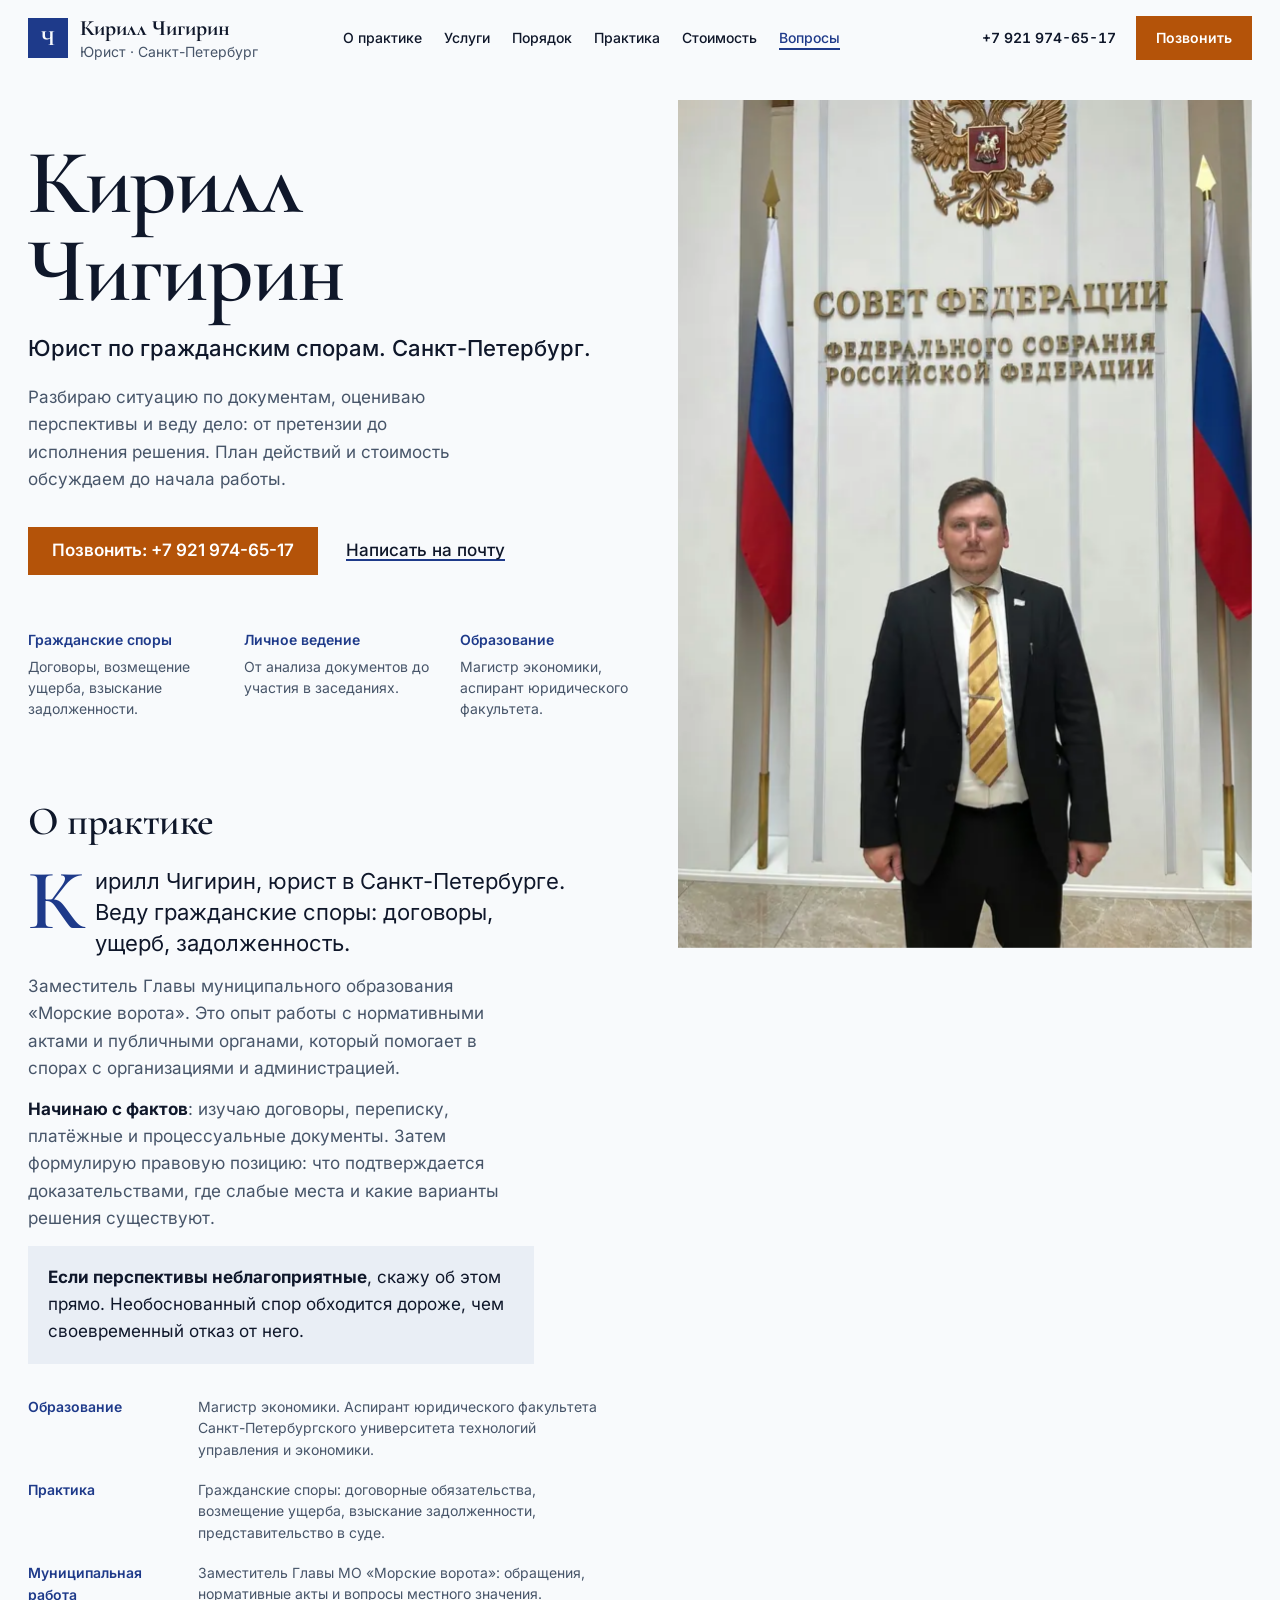
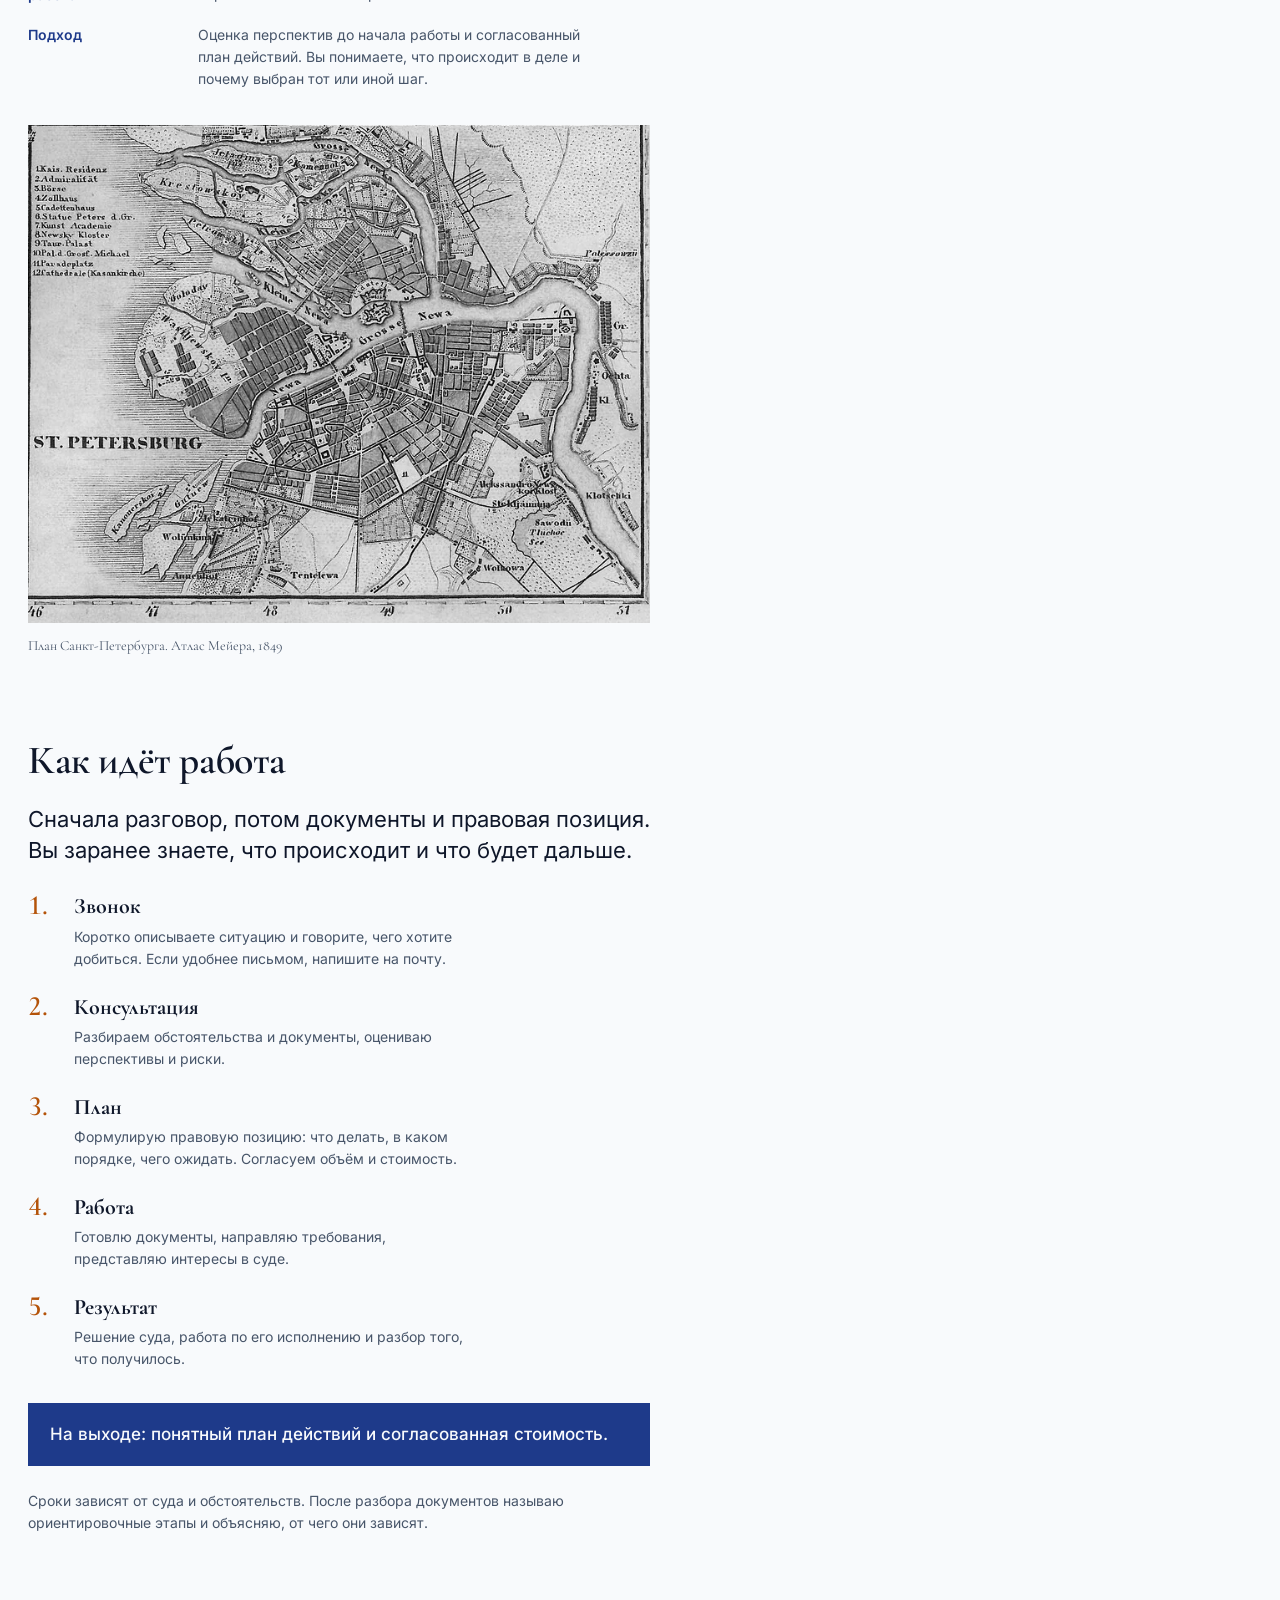
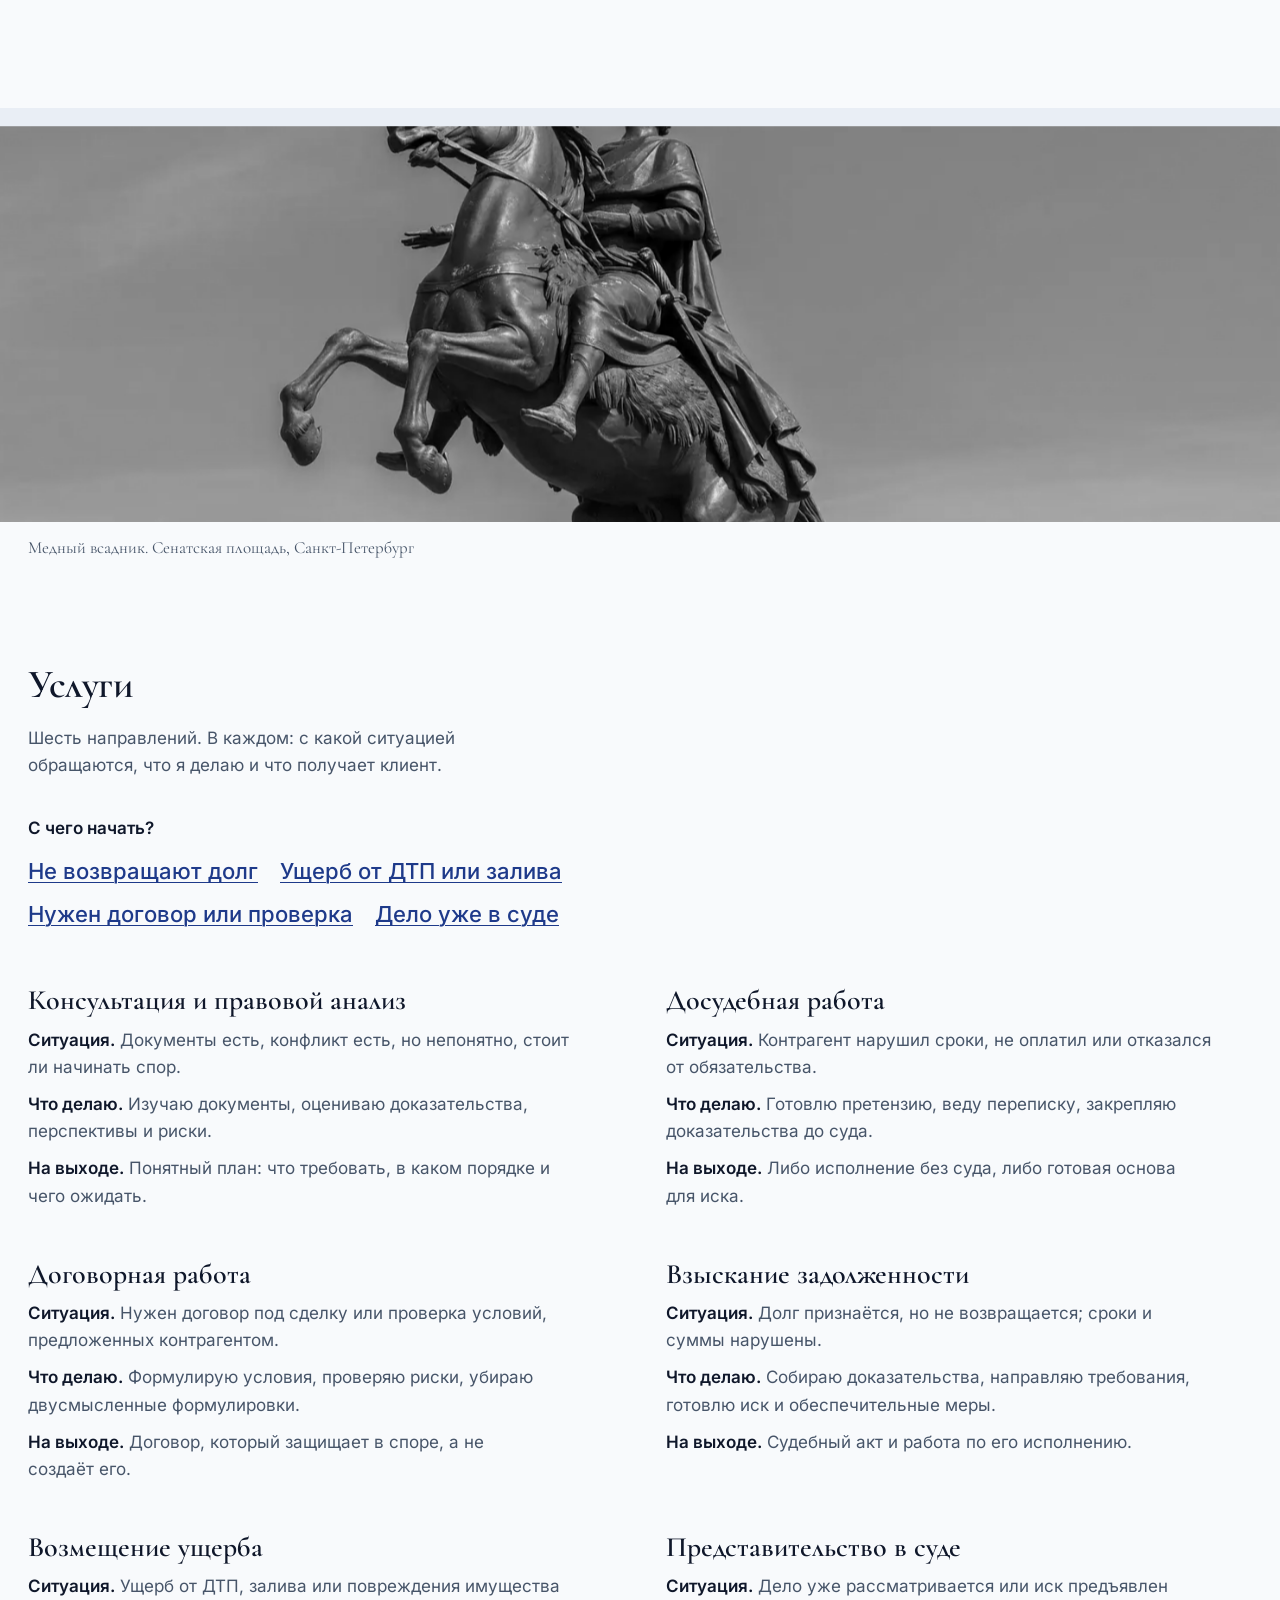
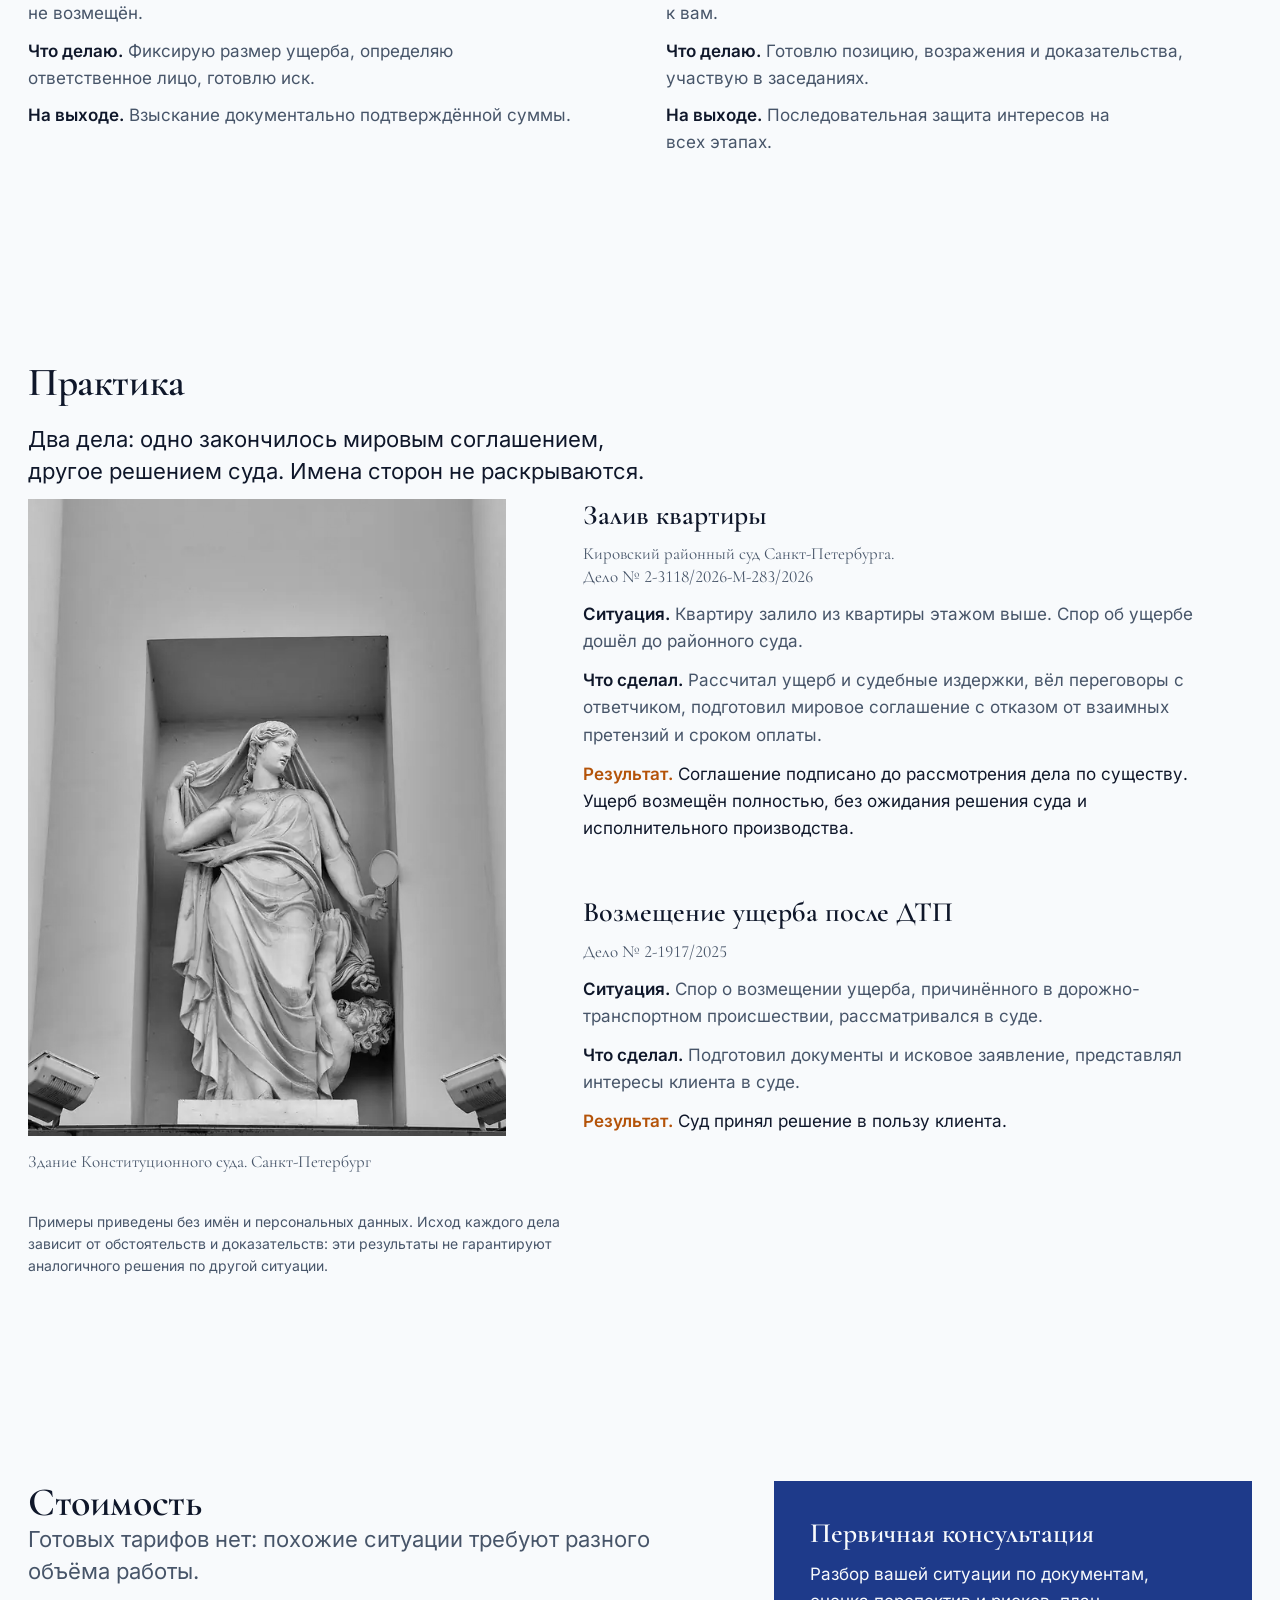
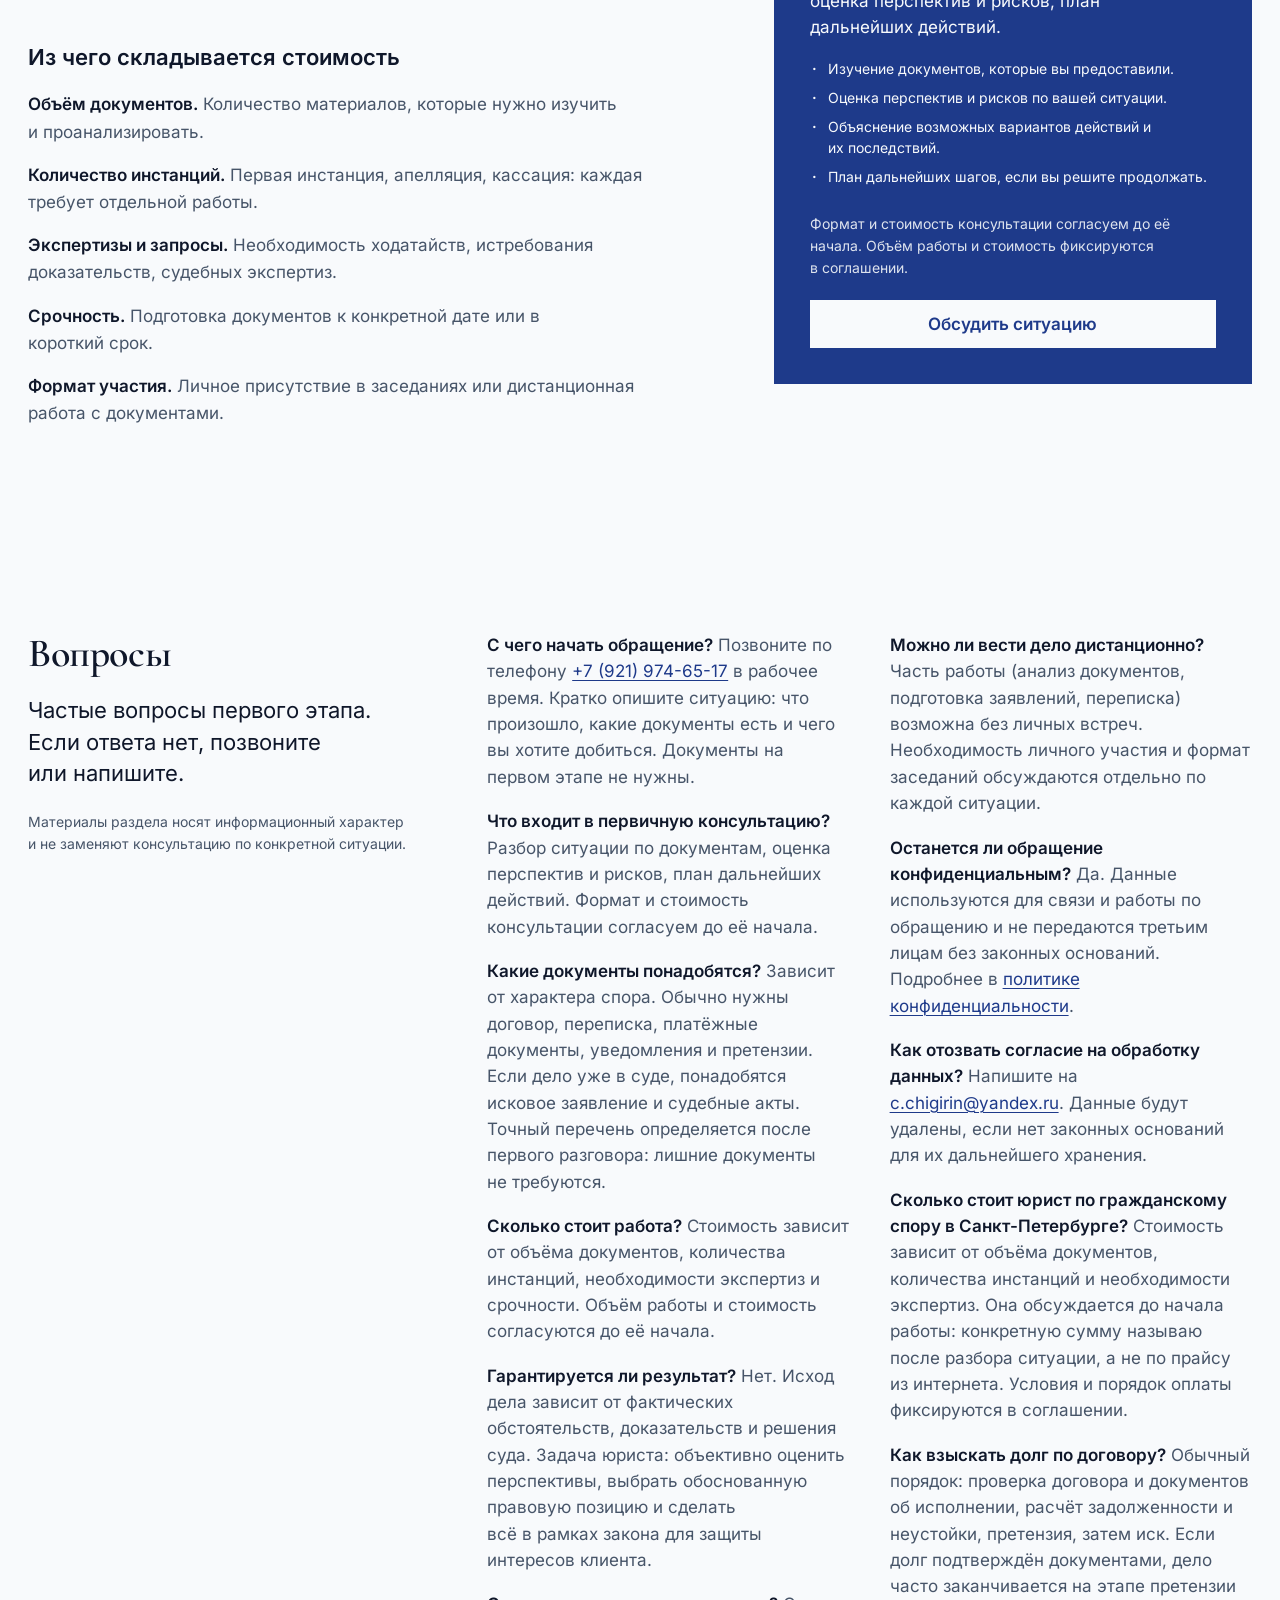
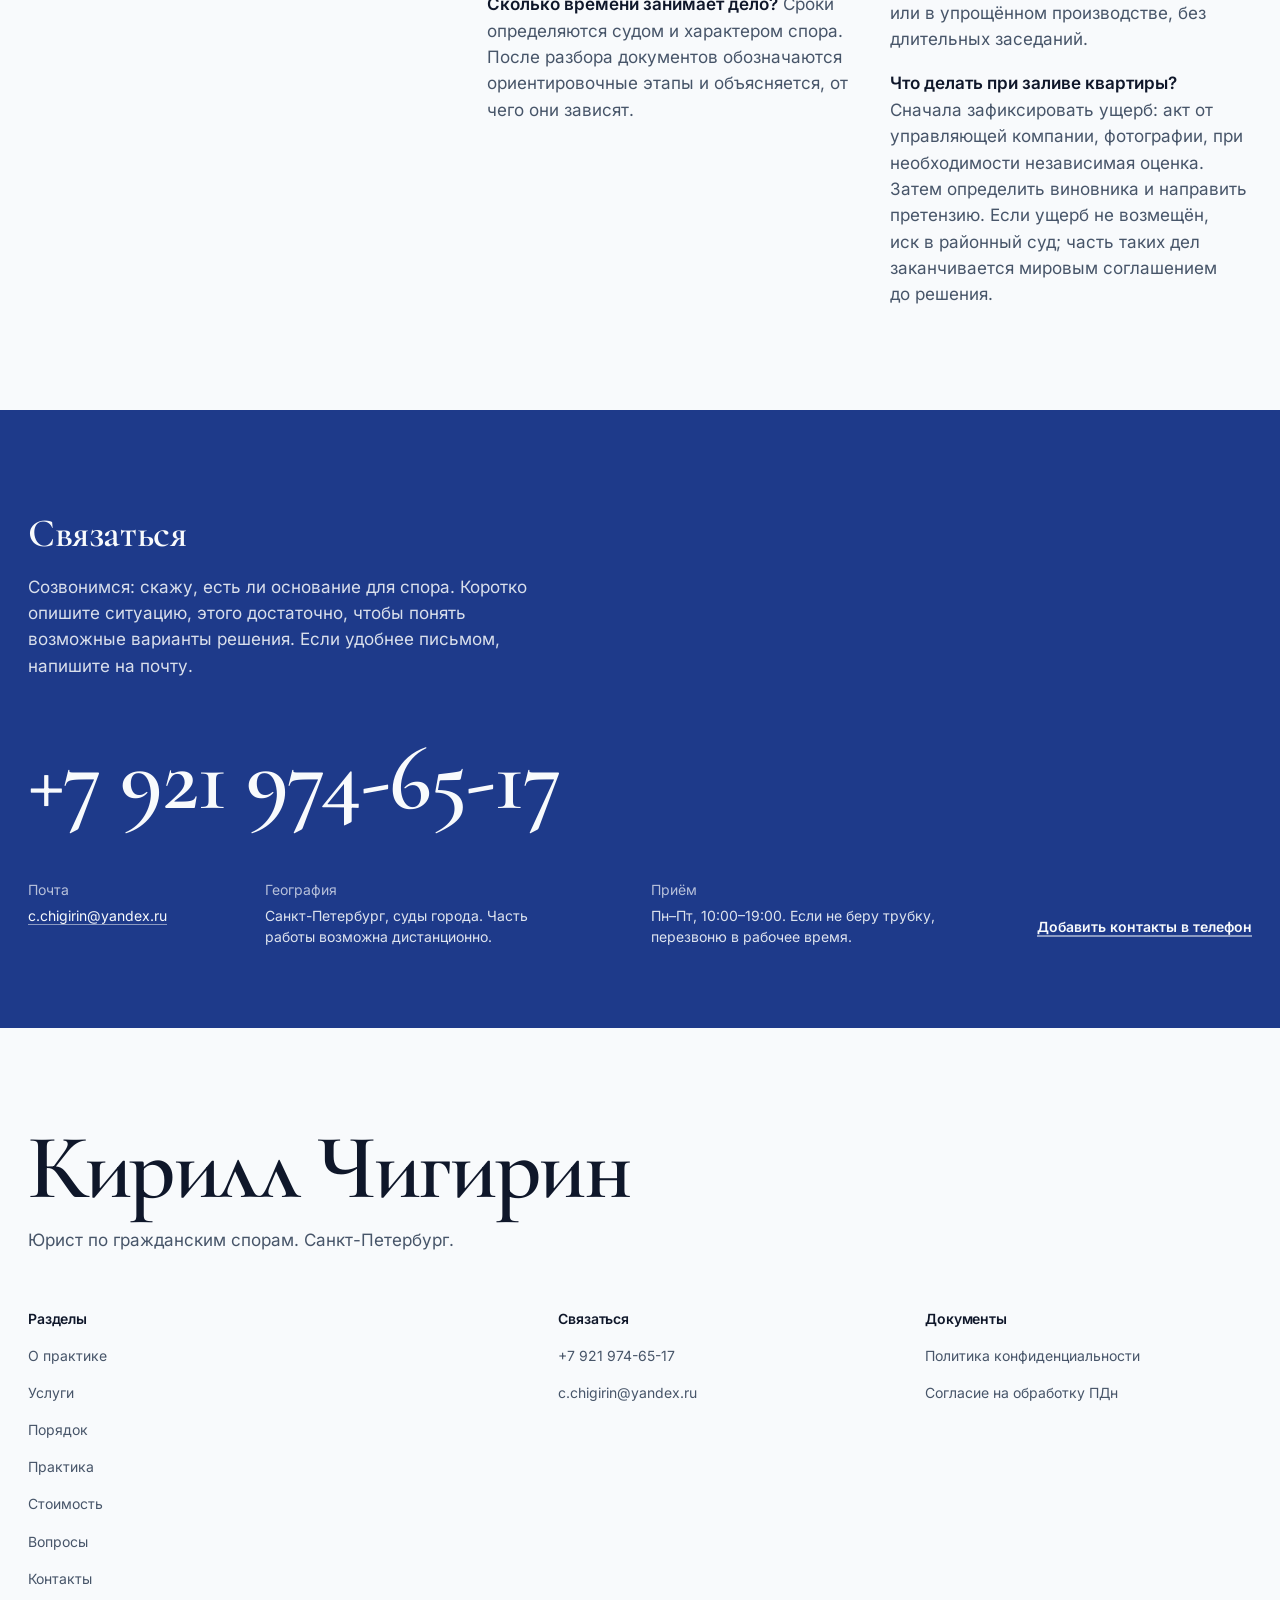
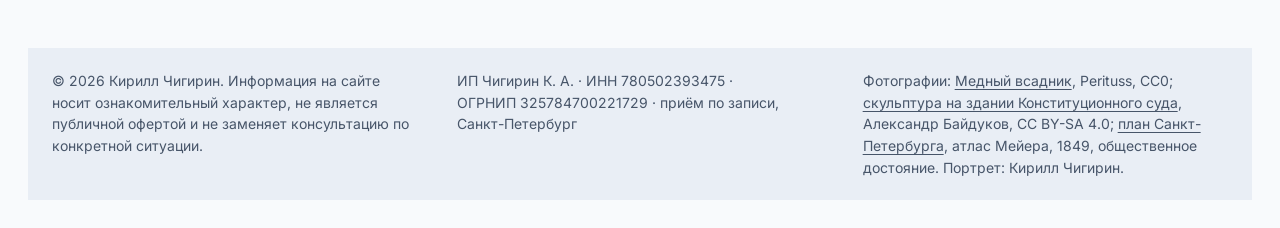
==== commit 4d221c47: "feat(type): крупнее заголовки, буквица и янтарные акценты Заголовки секций 40, подзаголовки 28, лид " ====
--- a/index.html
+++ b/index.html
@@ -254,8 +254,8 @@
         <h2>О практике</h2>
         <p class="lead">Кирилл Чигирин, юрист в Санкт-Петербурге. Веду гражданские споры: договоры, ущерб, задолженность.</p>
         <p>Заместитель Главы муниципального образования «Морские ворота». Это опыт работы с нормативными актами и публичными органами, который помогает в спорах с организациями и администрацией.</p>
-        <p>Начинаю с фактов: изучаю договоры, переписку, платёжные и процессуальные документы. Затем формулирую правовую позицию: что подтверждается доказательствами, где слабые места и какие варианты решения существуют.</p>
-        <p class="about__note">Если перспективы неблагоприятные, скажу об этом прямо. Необоснованный спор обходится дороже, чем своевременный отказ от него.</p>
+        <p><b>Начинаю с фактов</b>: изучаю договоры, переписку, платёжные и процессуальные документы. Затем формулирую правовую позицию: что подтверждается доказательствами, где слабые места и какие варианты решения существуют.</p>
+        <p class="about__note"><b>Если перспективы неблагоприятные</b>, скажу об этом прямо. Необоснованный спор обходится дороже, чем своевременный отказ от него.</p>
 
         <dl class="facts">
           <div>
@@ -427,7 +427,7 @@
         <div class="cases">
           <article class="case reveal">
             <h3>Залив квартиры</h3>
-            <p class="case__meta">Кировский районный суд Санкт-Петербурга. Дело № 2-3118/2026-М-283/2026</p>
+            <p class="case__meta">Кировский районный суд Санкт-Петербурга. <span class="nowrap">Дело № 2-3118/2026-М-283/2026</span></p>
             <p><b>Ситуация.</b> Квартиру залило из квартиры этажом выше. Спор об ущербе дошёл до районного суда.</p>
             <p><b>Что сделал.</b> Рассчитал ущерб и судебные издержки, вёл переговоры с ответчиком, подготовил мировое соглашение с отказом от взаимных претензий и сроком оплаты.</p>
             <p class="case__result"><b>Результат.</b> Соглашение подписано до рассмотрения дела по существу. Ущерб возмещён полностью, без ожидания решения суда и исполнительного производства.</p>
@@ -435,7 +435,7 @@
 
           <article class="case reveal">
             <h3>Возмещение ущерба после ДТП</h3>
-            <p class="case__meta">Дело № 2-1917/2025</p>
+            <p class="case__meta"><span class="nowrap">Дело № 2-1917/2025</span></p>
             <p><b>Ситуация.</b> Спор о возмещении ущерба, причинённого в дорожно-транспортном происшествии, рассматривался в суде.</p>
             <p><b>Что сделал.</b> Подготовил документы и исковое заявление, представлял интересы клиента в суде.</p>
             <p class="case__result"><b>Результат.</b> Суд принял решение в пользу клиента.</p>
--- a/assets/styles.css
+++ b/assets/styles.css
@@ -56,7 +56,8 @@
   --step-sm: 0.875rem;
   --step-body: 1.0625rem;
   --step-lead: 1.375rem;
-  --step-head: clamp(1.75rem, 1.15rem + 1.7vw, 2.25rem);
+  --step-head: clamp(1.875rem, 1.2rem + 1.9vw, 2.5rem);
+  --step-subhead: clamp(1.625rem, 1.45rem + .55vw, 1.75rem);
   --step-display: clamp(3rem, 1.9rem + 5.1vw, 5.75rem);
 
   --wrap: 1240px;
@@ -77,6 +78,9 @@
 
 body {
   margin: 0;
+  font-kerning: normal;
+  font-feature-settings: "kern" 1, "liga" 1, "calt" 1;
+  hanging-punctuation: first last;
   max-width: 1600px;
   margin-inline: auto;
   background: var(--paper);
@@ -150,15 +154,17 @@
   font-size: var(--step-display);
   line-height: .96;
   letter-spacing: -.02em;
+  text-wrap: balance;
 }
 
 h2 {
   font-size: var(--step-head);
   line-height: 1.08;
   letter-spacing: -.01em;
-}
-
-h3 { line-height: 1.15; }
+  text-wrap: balance;
+}
+
+h3 { line-height: 1.15; text-wrap: balance; }
 
 .lead {
   font-size: var(--step-lead);
@@ -167,6 +173,13 @@
   max-width: 46ch;
 }
 
+p, li, dd { text-wrap: pretty; }
+
+.about p, .faq-text p, .service p, .case p {
+  hyphens: auto;
+  hyphenate-limit-chars: 7 3 3;
+}
+
 .note {
   font-size: var(--step-sm);
   line-height: 1.55;
@@ -187,6 +200,7 @@
 /* ---------- Кнопки и ссылки-действия ---------- */
 .btn {
   display: inline-flex;
+  white-space: nowrap;
   align-items: center;
   justify-content: center;
   min-height: 48px;
@@ -289,6 +303,7 @@
 }
 .header-phone {
   font-size: var(--step-sm);
+  font-variant-numeric: tabular-nums lining-nums;
   font-weight: 600;
   color: var(--ink);
   text-decoration: none;
@@ -439,6 +454,16 @@
   color: var(--ink-soft);
 }
 .about .lead { margin-top: 0; color: var(--ink); }
+.about p b { color: var(--ink); }
+.about .lead::first-letter {
+  float: left;
+  padding: .06em .12em 0 0;
+  font-family: var(--font-serif);
+  font-size: 3.9em;
+  font-weight: 600;
+  line-height: .72;
+  color: var(--blue);
+}
 .about__note {
   padding: 18px 20px;
   background: var(--paper-2);
@@ -463,6 +488,8 @@
 }
 .map-plate figcaption {
   display: flex;
+  font-family: var(--font-serif);
+  font-size: var(--step-body);
   flex-wrap: wrap;
   justify-content: space-between;
   gap: 6px 18px;
@@ -486,12 +513,13 @@
   content: counter(step) ".";
   position: absolute;
   left: 0;
-  top: -2px;
+  top: -4px;
   font-family: var(--font-serif);
-  font-size: var(--step-lead);
-  font-weight: 600;
-  line-height: 1.2;
-  color: var(--blue);
+  font-size: var(--step-subhead);
+  font-weight: 600;
+  line-height: 1.1;
+  color: var(--accent);
+  font-variant-numeric: tabular-nums lining-nums;
 }
 .steps h3 { font-size: var(--step-lead); font-weight: 700; }
 .steps p { margin-top: 6px; max-width: 44ch; font-size: var(--step-sm); color: var(--ink-soft); }
@@ -524,7 +552,8 @@
 }
 .band figcaption {
   margin-top: 12px;
-  font-size: var(--step-sm);
+  font-family: var(--font-serif);
+  font-size: var(--step-body);
   color: var(--ink-soft);
 }
 
@@ -570,7 +599,7 @@
   gap: clamp(32px, 4vw, 48px) clamp(32px, 4vw, 56px);
 }
 .service { scroll-margin-top: calc(var(--header-h) + 24px); }
-.service h3 { font-size: var(--step-head); }
+.service h3 { font-size: var(--step-subhead); }
 .service p {
   max-width: 50ch;
   margin-top: 10px;
@@ -600,16 +629,20 @@
 }
 .cases-photo figcaption {
   margin-top: 12px;
-  font-size: var(--step-sm);
+  font-family: var(--font-serif);
+  font-size: var(--step-body);
   color: var(--ink-soft);
 }
 
 .cases { display: grid; gap: clamp(40px, 6vh, 64px); }
-.case h3 { font-size: var(--step-head); }
+.case h3 { font-size: var(--step-subhead); }
 .case__meta {
   margin-top: 10px;
-  font-size: var(--step-sm);
-  color: var(--ink-soft);
+  font-family: var(--font-serif);
+  font-size: var(--step-body);
+  line-height: 1.35;
+  color: var(--ink-soft);
+  font-variant-numeric: tabular-nums lining-nums;
 }
 .case p {
   max-width: 56ch;
@@ -617,6 +650,7 @@
   color: var(--ink-soft);
 }
 .case p b { font-weight: 600; color: var(--ink); }
+.case p.case__result b { color: var(--accent); }
 .case__result { color: var(--ink) !important; }
 .cases + .note, #cases .note { margin-top: 36px; }
 
@@ -647,7 +681,7 @@
   background: var(--blue);
   color: var(--paper);
 }
-.price-panel h3 { color: var(--paper); font-size: var(--step-head); }
+.price-panel h3 { color: var(--paper); font-size: var(--step-subhead); }
 .price-panel p {
   margin-top: 12px;
   font-size: var(--step-body);
@@ -708,6 +742,7 @@
 }
 .contact__phone {
   display: inline-block;
+  white-space: nowrap;
   margin-top: clamp(32px, 6vh, 60px);
   font-family: var(--font-serif);
   font-size: clamp(2rem, 7.6vw, 5.75rem);
@@ -991,6 +1026,7 @@
   .hero h1 { max-width: 14ch; }
   .hero-facts { gap: 16px; }
   .facts div { gap: 3px; }
+  .about .lead { font-size: var(--step-body); }
   .contact__foot { gap: 22px; }
 }
 
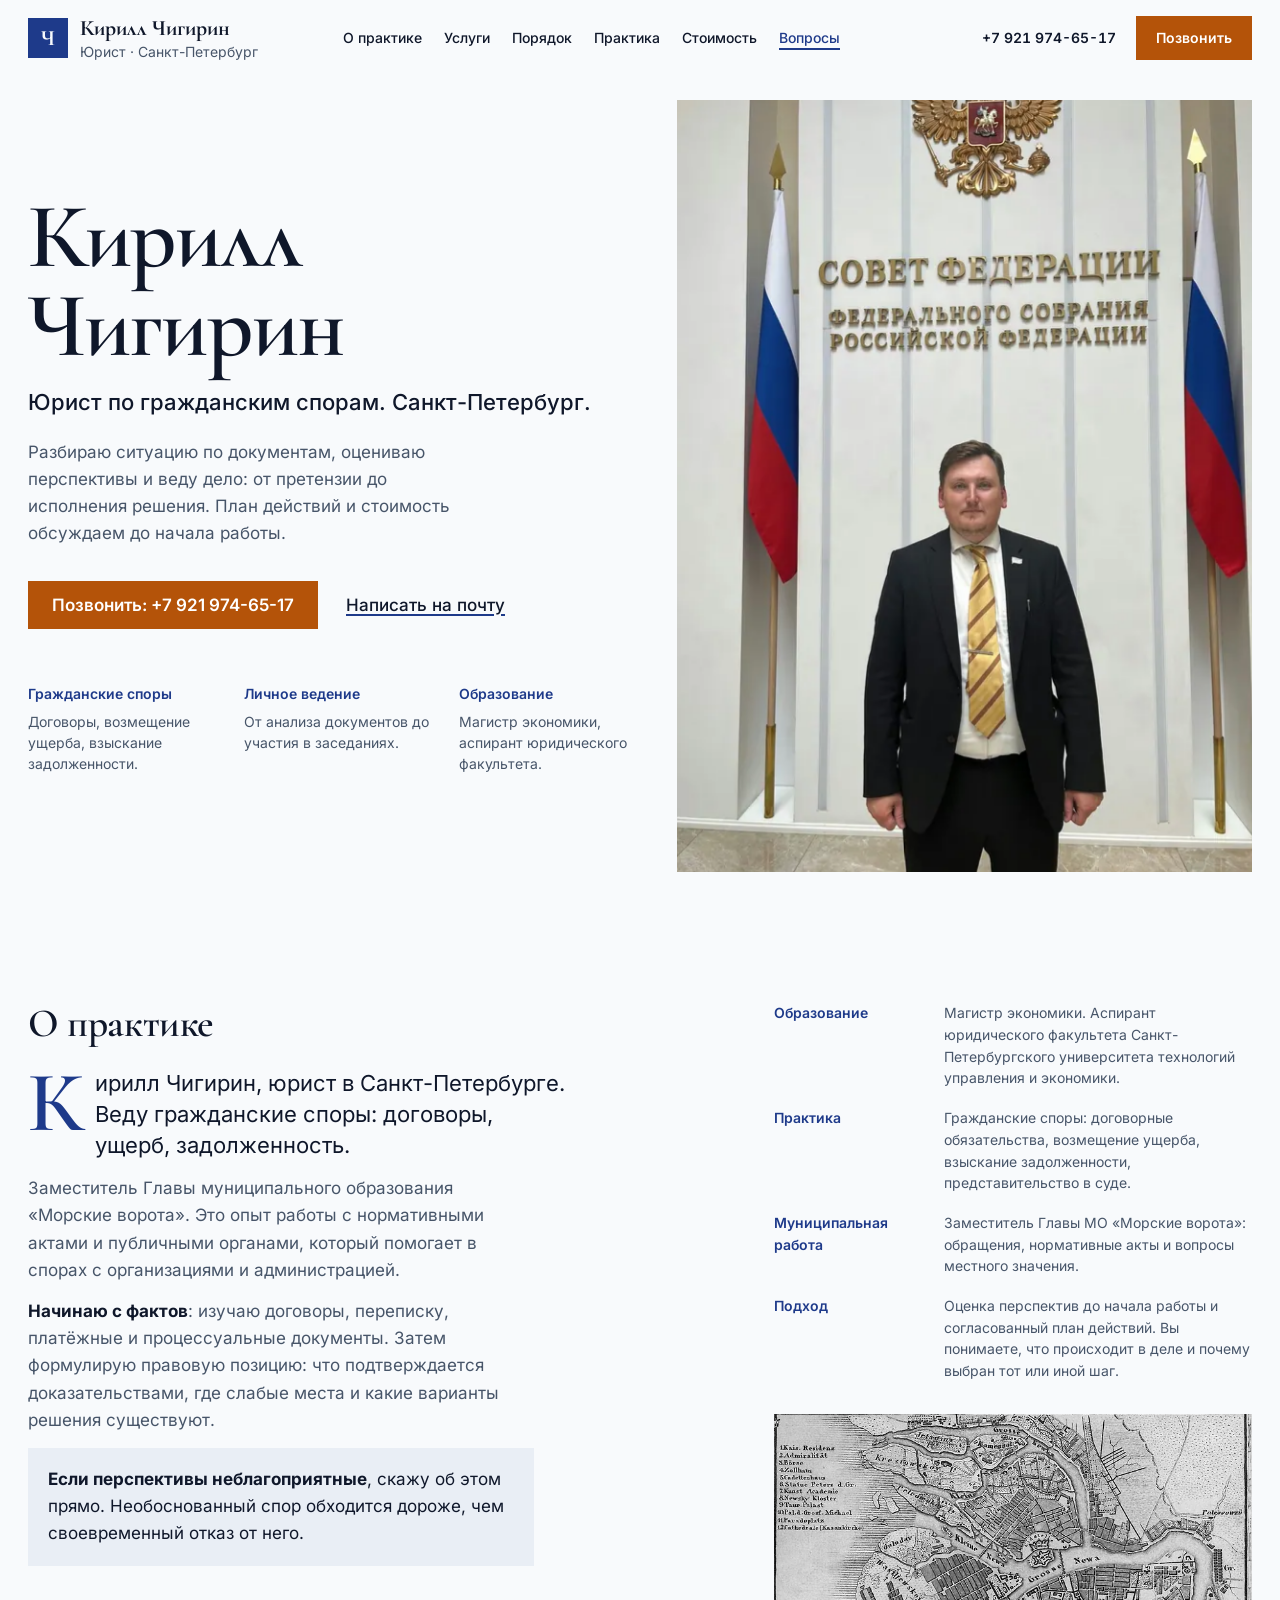
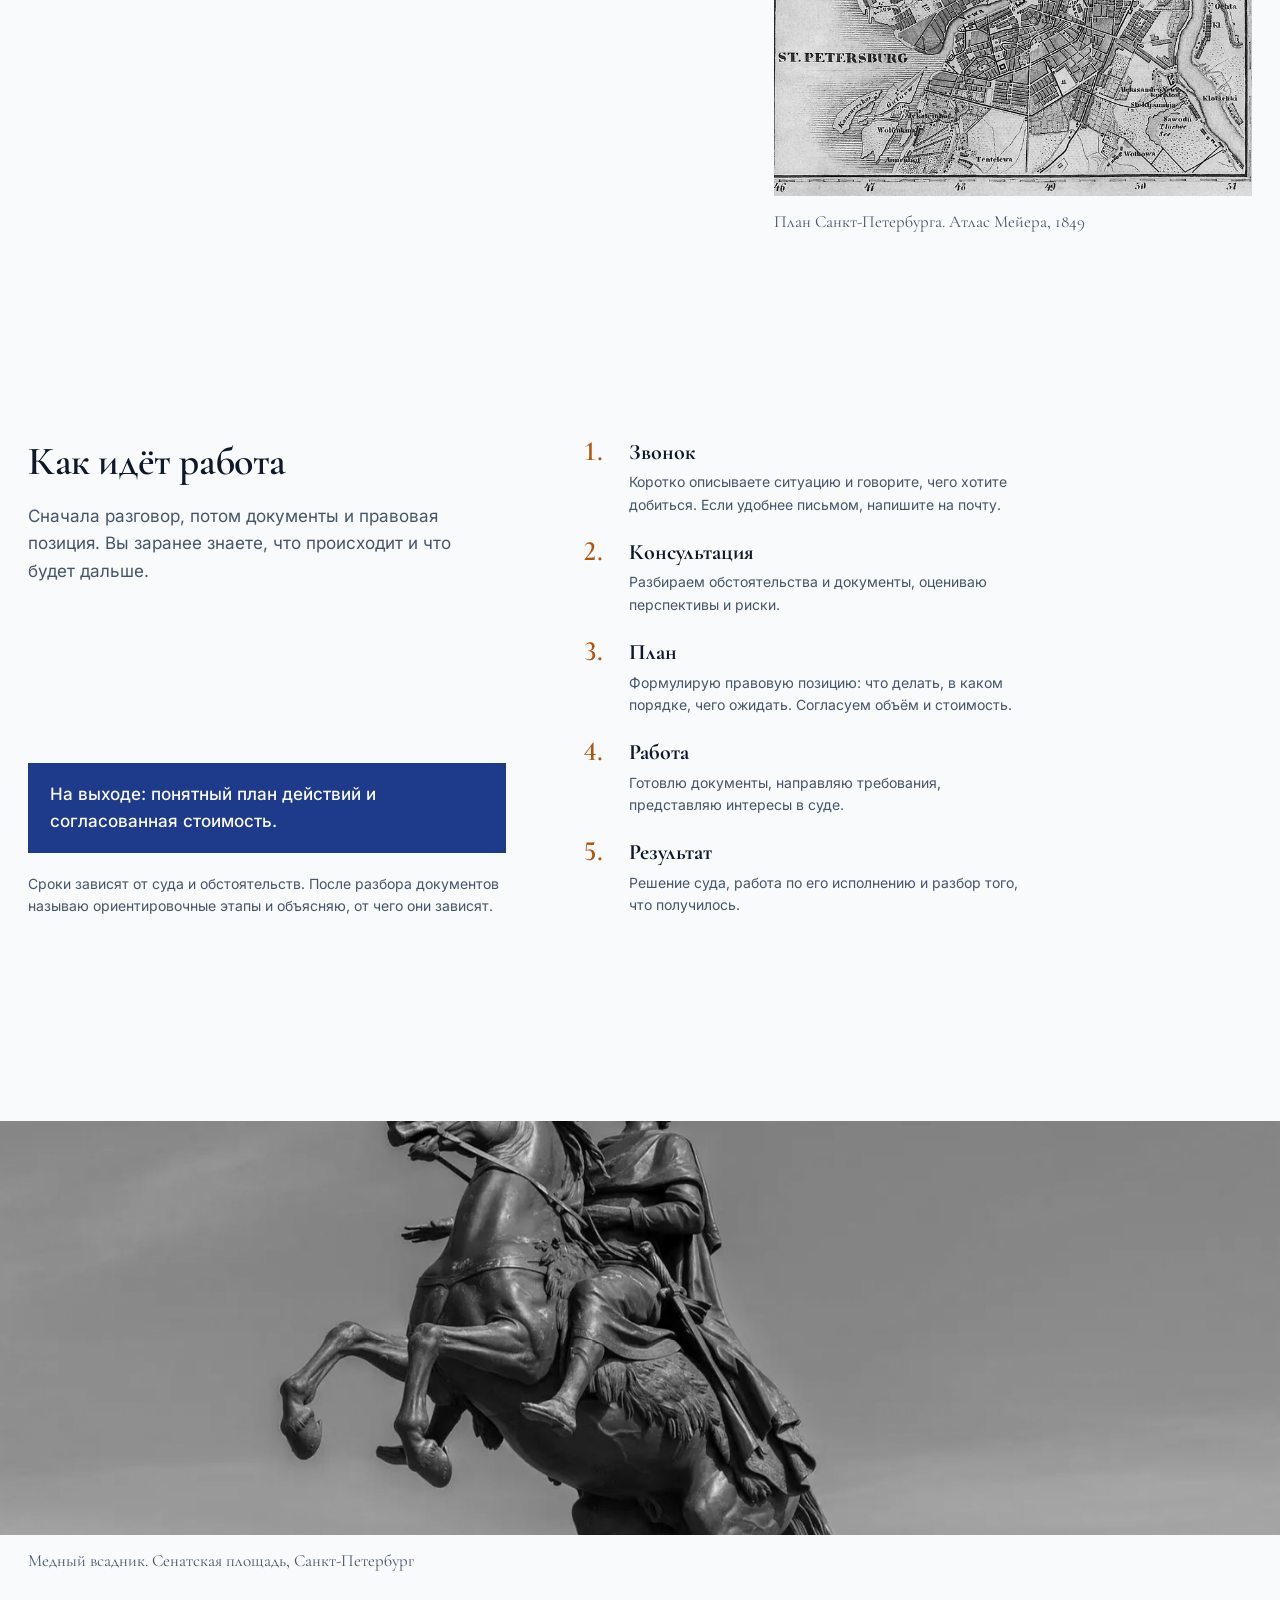
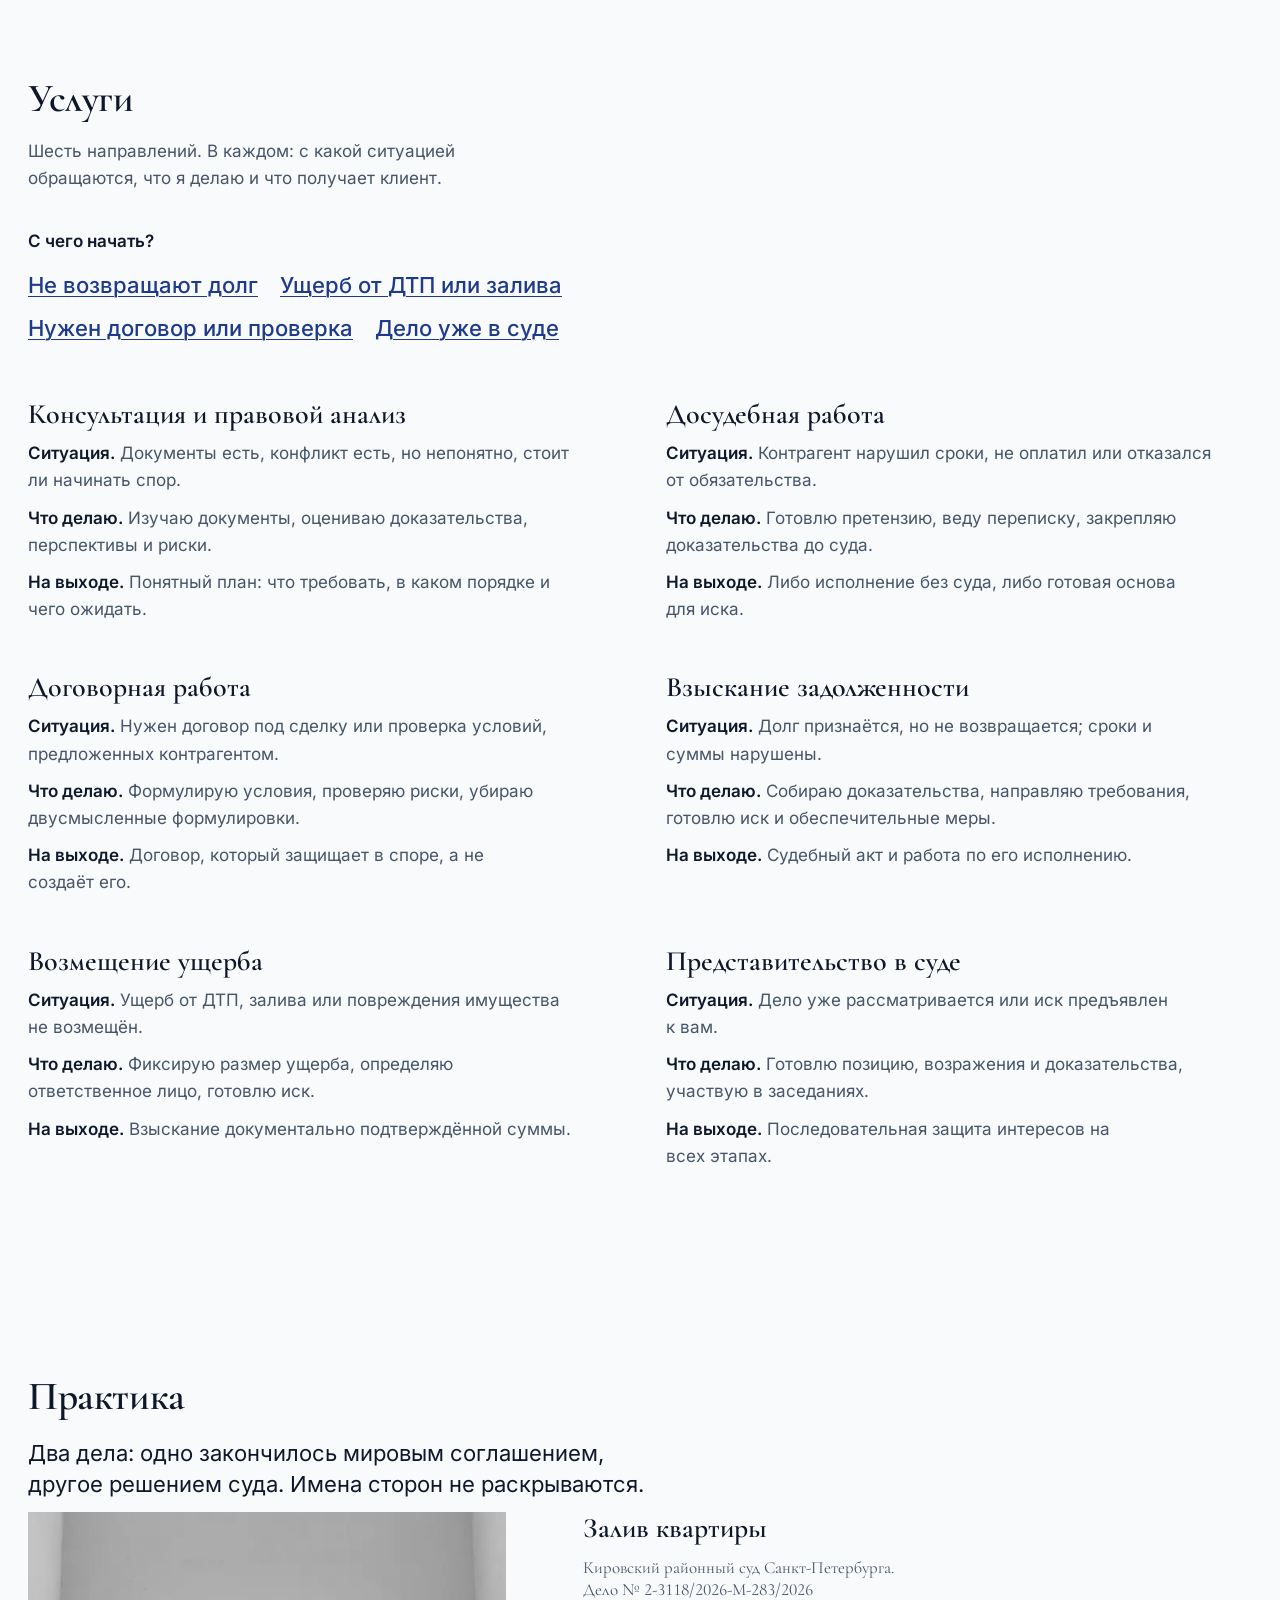
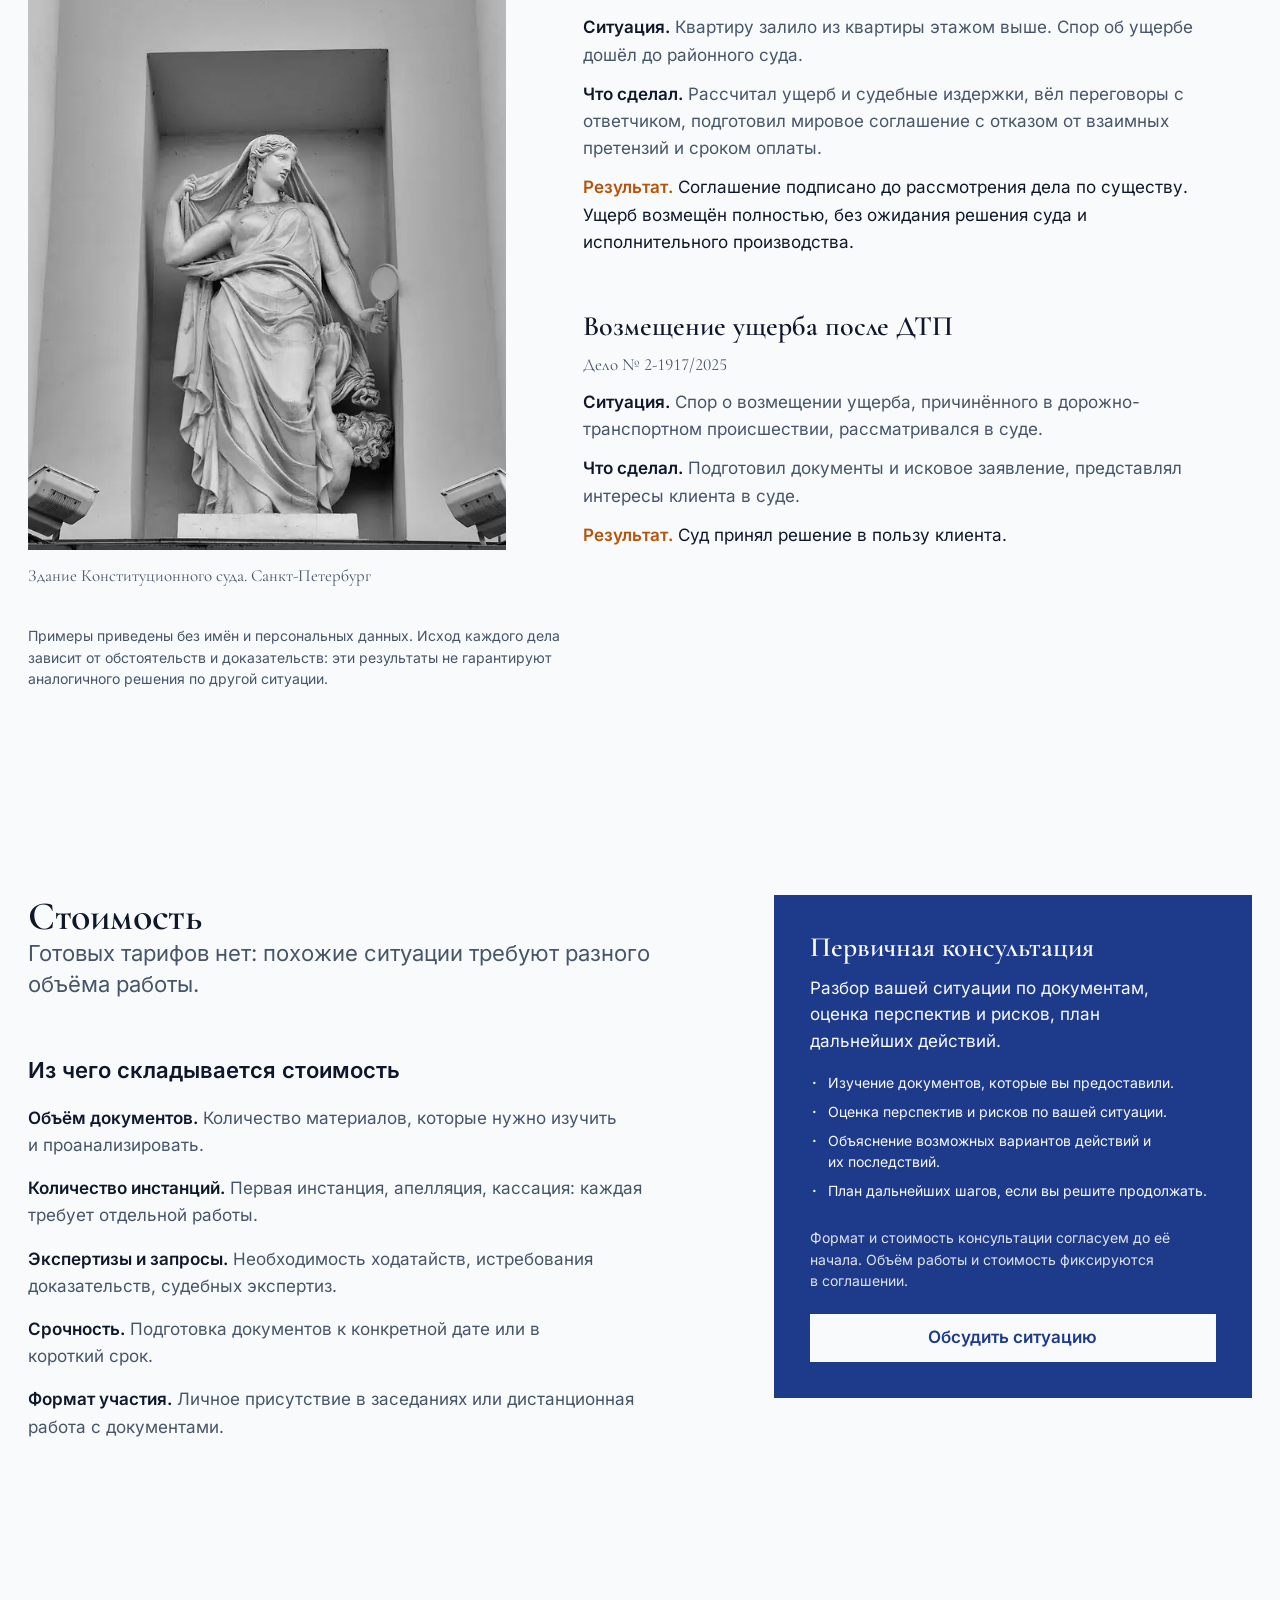
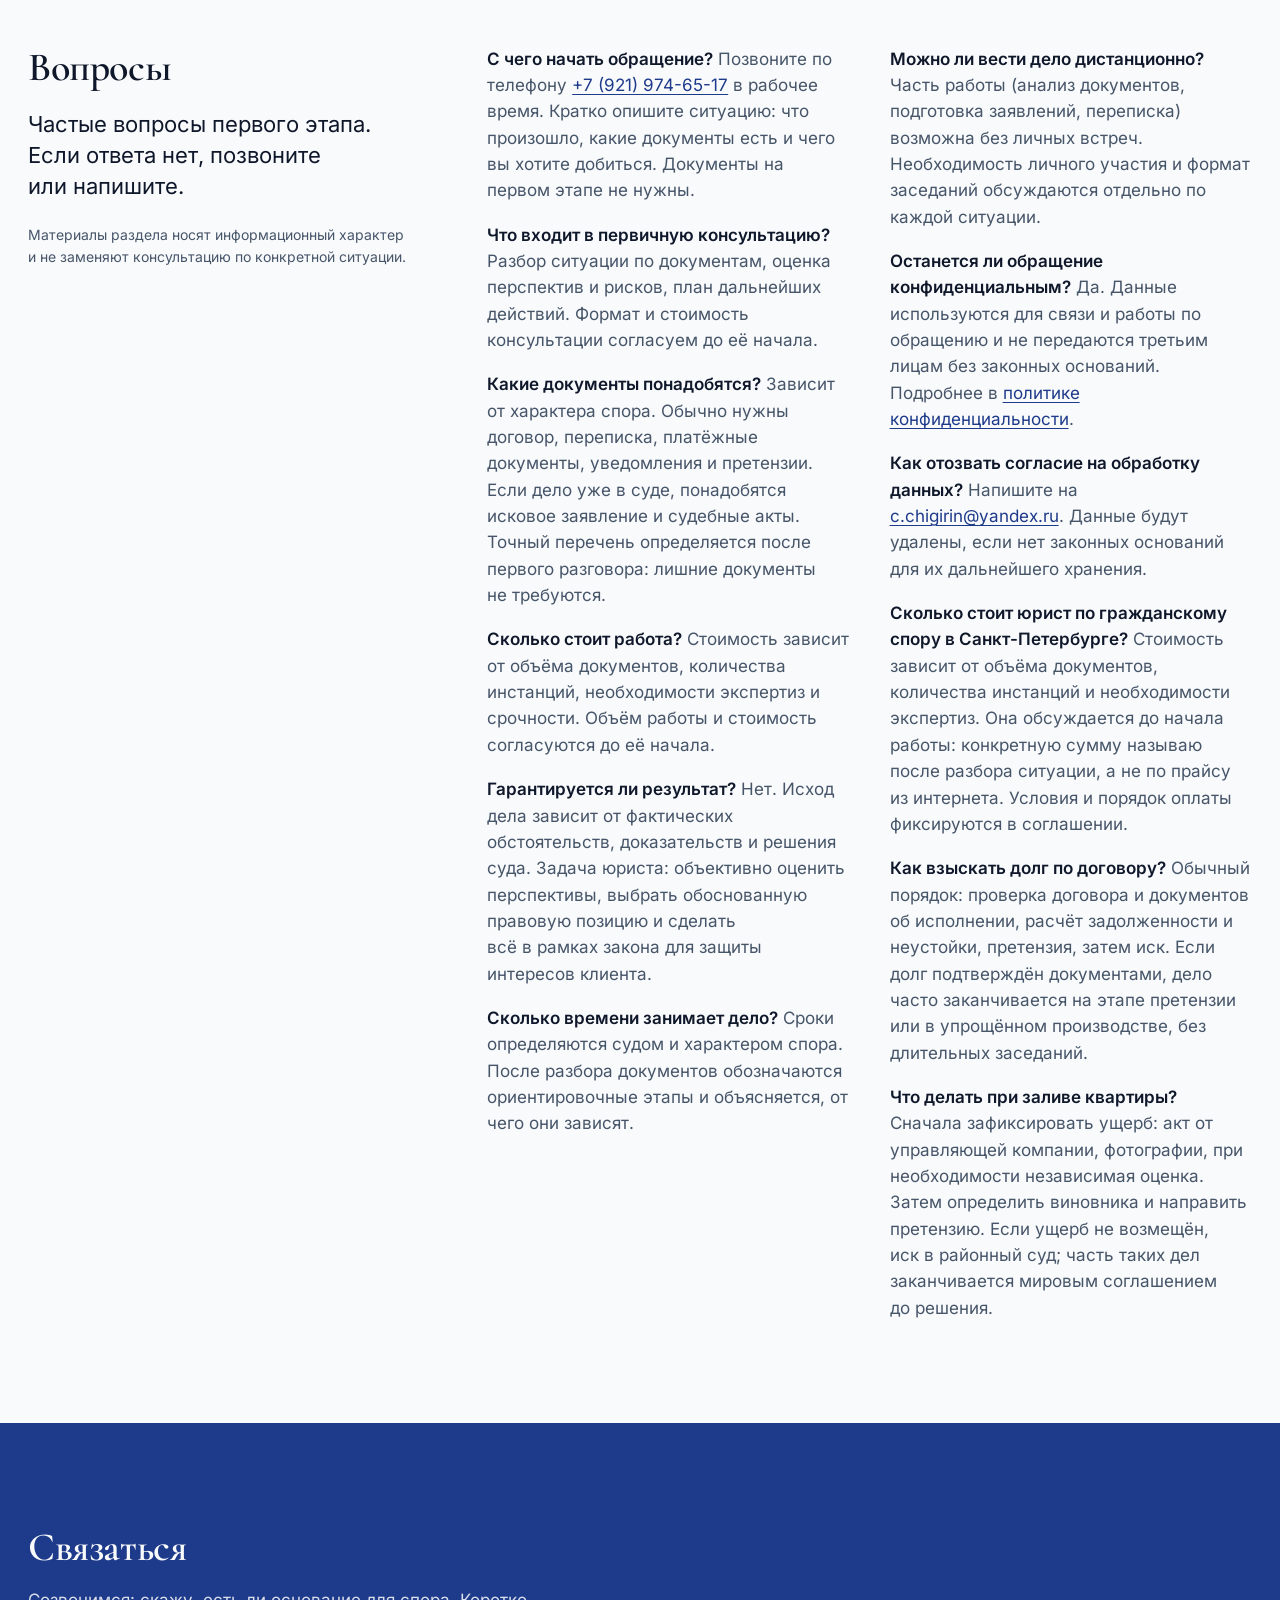
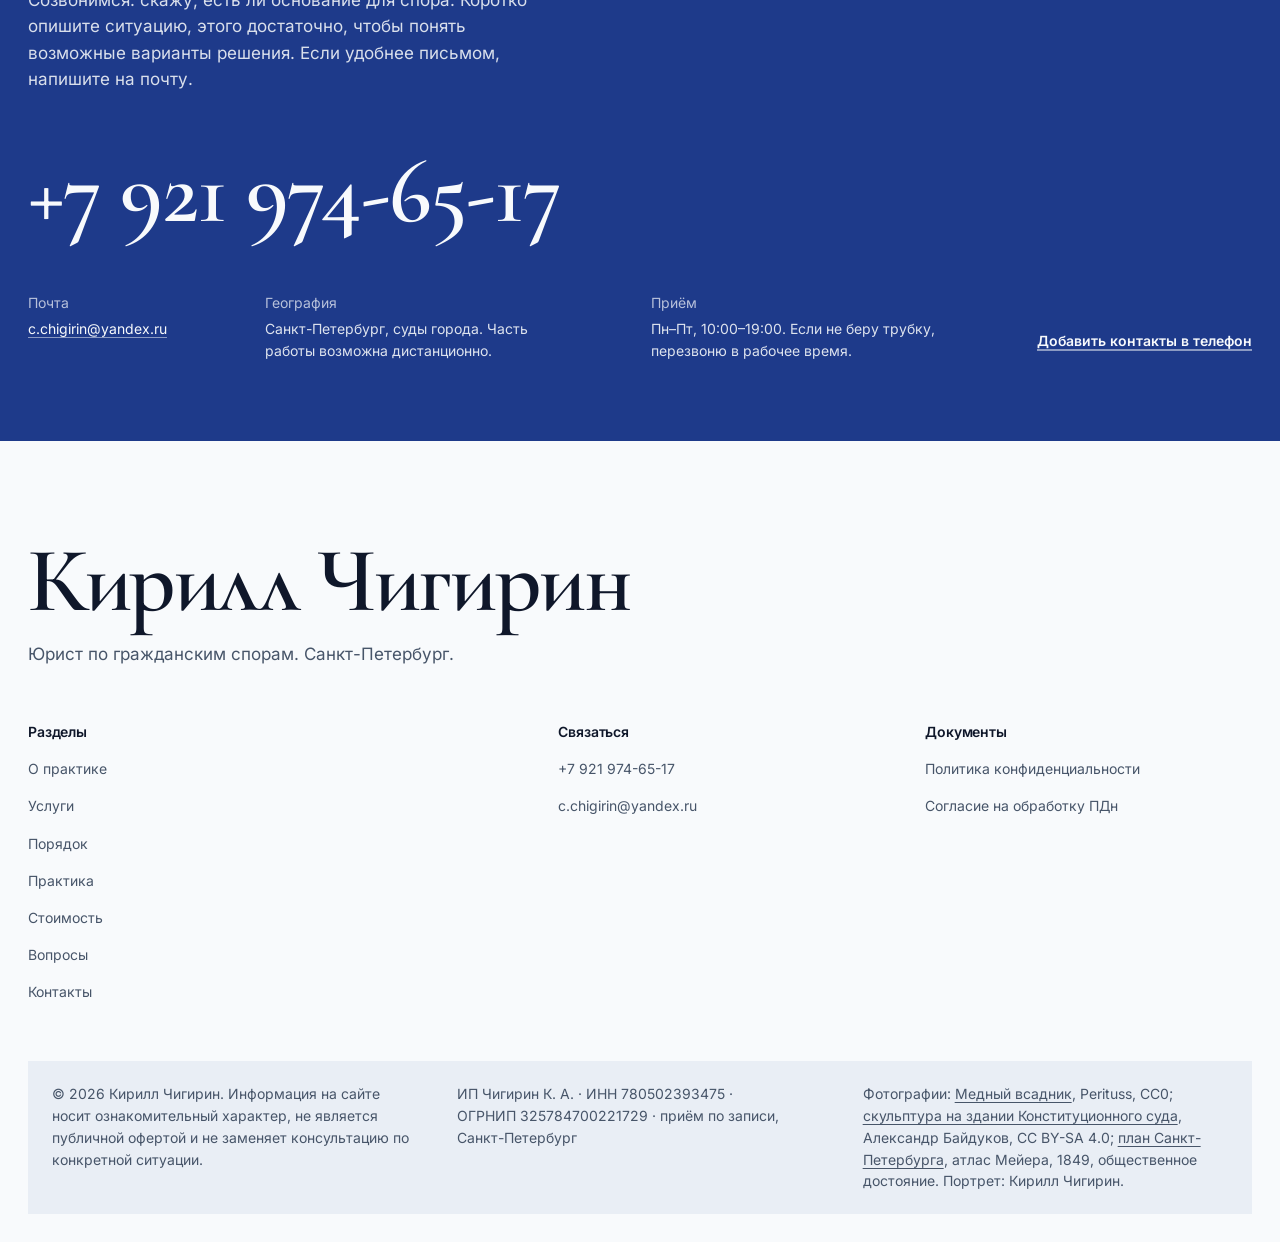
==== commit 37cb10eb: "feat(hero): портрет только на первом экране, параллакс вместо кроссфейда Выбран вариант 3 и ограниче" ====
--- a/index.html
+++ b/index.html
@@ -230,11 +230,10 @@
 
 <main id="main">
 
-  <!-- ================= Первый экран: постоянный портрет ================= -->
-  <div class="stage" id="home">
-    <div class="stage__col">
-
-      <div class="hero reveal">
+  <!-- ================= Первый экран: портрет только сверху ================= -->
+  <section class="hero" id="home">
+    <div class="wrap hero-grid">
+      <div class="hero-copy reveal">
         <h1>Кирилл Чигирин</h1>
         <p class="hero-role">Юрист по гражданским спорам. Санкт-Петербург.</p>
         <p class="hero-lead">Разбираю ситуацию по документам, оцениваю перспективы и веду дело: от претензии до исполнения решения. План действий и стоимость обсуждаем до начала работы.</p>
@@ -249,14 +248,31 @@
         </ul>
       </div>
 
-      <!-- ================= О практике ================= -->
-      <section class="stage__section about reveal" id="about">
+      <figure class="hero-portrait">
+        <div class="hero-portrait__frame">
+          <img data-parallax="14"
+               src="assets/kirill-chigirin-1280.webp"
+               srcset="assets/kirill-chigirin-640.webp 640w, assets/kirill-chigirin-960.webp 960w, assets/kirill-chigirin-1280.webp 1280w, assets/kirill-chigirin-1600.webp 1600w"
+               sizes="(max-width: 900px) 100vw, 45vw"
+               width="1280" height="1707" fetchpriority="high" decoding="async"
+               alt="Кирилл Чигирин в зале Совета Федерации">
+        </div>
+      </figure>
+    </div>
+  </section>
+
+  <!-- ================= О практике ================= -->
+  <section class="section about" id="about">
+    <div class="wrap about-grid">
+      <div class="about-copy reveal">
         <h2>О практике</h2>
         <p class="lead">Кирилл Чигирин, юрист в Санкт-Петербурге. Веду гражданские споры: договоры, ущерб, задолженность.</p>
         <p>Заместитель Главы муниципального образования «Морские ворота». Это опыт работы с нормативными актами и публичными органами, который помогает в спорах с организациями и администрацией.</p>
         <p><b>Начинаю с фактов</b>: изучаю договоры, переписку, платёжные и процессуальные документы. Затем формулирую правовую позицию: что подтверждается доказательствами, где слабые места и какие варианты решения существуют.</p>
         <p class="about__note"><b>Если перспективы неблагоприятные</b>, скажу об этом прямо. Необоснованный спор обходится дороже, чем своевременный отказ от него.</p>
-
+      </div>
+
+      <div class="about-side reveal">
         <dl class="facts">
           <div>
             <dt>Образование</dt>
@@ -283,63 +299,51 @@
             <span>План Санкт-Петербурга. Атлас Мейера, 1849</span>
           </figcaption>
         </figure>
-      </section>
-
-      <!-- ================= Порядок работы ================= -->
-      <section class="stage__section process reveal" id="process">
+      </div>
+    </div>
+  </section>
+
+  <!-- ================= Порядок работы ================= -->
+  <section class="section process" id="process">
+    <div class="wrap process-grid">
+      <div class="process-head reveal">
         <h2>Как идёт работа</h2>
         <p class="lead">Сначала разговор, потом документы и правовая позиция. Вы заранее знаете, что происходит и что будет дальше.</p>
-
-        <ol class="steps">
-          <li>
-            <h3>Звонок</h3>
-            <p>Коротко описываете ситуацию и говорите, чего хотите добиться. Если удобнее письмом, напишите на почту.</p>
-          </li>
-          <li>
-            <h3>Консультация</h3>
-            <p>Разбираем обстоятельства и документы, оцениваю перспективы и риски.</p>
-          </li>
-          <li>
-            <h3>План</h3>
-            <p>Формулирую правовую позицию: что делать, в каком порядке, чего ожидать. Согласуем объём и стоимость.</p>
-          </li>
-          <li>
-            <h3>Работа</h3>
-            <p>Готовлю документы, направляю требования, представляю интересы в суде.</p>
-          </li>
-          <li>
-            <h3>Результат</h3>
-            <p>Решение суда, работа по его исполнению и разбор того, что получилось.</p>
-          </li>
-        </ol>
-
+      </div>
+
+      <ol class="steps reveal">
+        <li>
+          <h3>Звонок</h3>
+          <p>Коротко описываете ситуацию и говорите, чего хотите добиться. Если удобнее письмом, напишите на почту.</p>
+        </li>
+        <li>
+          <h3>Консультация</h3>
+          <p>Разбираем обстоятельства и документы, оцениваю перспективы и риски.</p>
+        </li>
+        <li>
+          <h3>План</h3>
+          <p>Формулирую правовую позицию: что делать, в каком порядке, чего ожидать. Согласуем объём и стоимость.</p>
+        </li>
+        <li>
+          <h3>Работа</h3>
+          <p>Готовлю документы, направляю требования, представляю интересы в суде.</p>
+        </li>
+        <li>
+          <h3>Результат</h3>
+          <p>Решение суда, работа по его исполнению и разбор того, что получилось.</p>
+        </li>
+      </ol>
+
+      <div class="process-foot reveal">
         <p class="process__out">На выходе: понятный план действий и согласованная стоимость.</p>
         <p class="note">Сроки зависят от суда и обстоятельств. После разбора документов называю ориентировочные этапы и объясняю, от чего они зависят.</p>
-      </section>
-
-    </div>
-
-    <div class="stage__media">
-      <figure class="portrait">
-        <img class="shot is-active" data-shot="home"
-             src="assets/kirill-chigirin-1280.webp"
-             srcset="assets/kirill-chigirin-640.webp 640w, assets/kirill-chigirin-960.webp 960w, assets/kirill-chigirin-1280.webp 1280w, assets/kirill-chigirin-1600.webp 1600w"
-             sizes="(max-width: 900px) 100vw, 45vw"
-             width="1280" height="1707" fetchpriority="high" decoding="async"
-             alt="Кирилл Чигирин в зале Совета Федерации">
-        <img class="shot" data-shot="about" src="assets/kirill-chigirin-1280.webp"
-             srcset="assets/kirill-chigirin-640.webp 640w, assets/kirill-chigirin-960.webp 960w, assets/kirill-chigirin-1280.webp 1280w, assets/kirill-chigirin-1600.webp 1600w"
-             sizes="(max-width: 900px) 100vw, 45vw" width="1280" height="1707" alt="Кирилл Чигирин в зале Совета Федерации" aria-hidden="true" decoding="async">
-        <img class="shot" data-shot="process" src="assets/kirill-chigirin-1280.webp"
-             srcset="assets/kirill-chigirin-640.webp 640w, assets/kirill-chigirin-960.webp 960w, assets/kirill-chigirin-1280.webp 1280w, assets/kirill-chigirin-1600.webp 1600w"
-             sizes="(max-width: 900px) 100vw, 45vw" width="1280" height="1707" alt="Кирилл Чигирин в зале Совета Федерации" aria-hidden="true" decoding="async">
-      </figure>
-    </div>
-  </div>
+      </div>
+    </div>
+  </section>
 
   <figure class="band reveal">
     <div class="band__media">
-      <img data-parallax src="assets/bronze-horseman.webp" width="1600" height="1067" loading="lazy" decoding="async"
+      <img data-parallax="42" src="assets/bronze-horseman.webp" width="1600" height="1067" loading="lazy" decoding="async"
            alt="Медный всадник на Сенатской площади в Санкт-Петербурге">
     </div>
     <figcaption class="wrap">Медный всадник. Сенатская площадь, Санкт-Петербург</figcaption>
--- a/assets/styles.css
+++ b/assets/styles.css
@@ -348,57 +348,21 @@
 .menu-toggle[aria-expanded="true"] .menu-toggle__bars::before { top: 0; transform: rotate(45deg); }
 .menu-toggle[aria-expanded="true"] .menu-toggle__bars::after { top: 0; transform: rotate(-45deg); }
 
-/* ---------- Первый экран: неподвижный портрет ---------- */
-.stage {
+/* ---------- Первый экран: портрет только сверху ---------- */
+.hero-grid {
   display: grid;
   grid-template-columns: minmax(0, 1.06fr) minmax(0, 0.94fr);
-  align-items: start;
-}
-
-.stage__col {
+  align-items: stretch;
+  min-height: calc(100svh - var(--header-h));
+}
+
+.hero-copy {
+  display: flex;
+  flex-direction: column;
+  justify-content: center;
   min-width: 0;
-  padding: clamp(28px, 4vh, 56px) var(--gap) clamp(56px, 8vh, 96px) var(--gap);
-}
-
-.stage__media {
-  position: sticky;
-  top: 0;
-  height: 100svh;
-  padding: 24px var(--gap) var(--gap) 0;
-}
-
-.portrait {
-  position: relative;
-  height: 100%;
-  overflow: hidden;
-  background: var(--paper-2);
-}
-
-.shot {
-  --shot-scale: 1;
-  position: absolute;
-  inset: 0;
-  width: 100%;
-  height: 100%;
-  object-fit: cover;
-  object-position: 50% 32%;
-  opacity: 0;
-  transform: scale(var(--shot-scale));
-  transition: opacity 1.4s var(--ease);
-  will-change: opacity, transform;
-}
-.shot.is-active {
-  opacity: 1;
-  animation: shot-drift 16s ease-in-out infinite alternate;
-}
-.shot[data-shot="about"] { object-position: 50% 2%; --shot-scale: 1.24; }
-.shot[data-shot="process"] { object-position: 54% 42%; --shot-scale: 1.5; }
-
-@keyframes shot-drift {
-  to { transform: scale(calc(var(--shot-scale) * 1.035)); }
-}
-
-.hero { padding-top: clamp(8px, 3vh, 40px); }
+  padding: clamp(32px, 6vh, 64px) var(--gap) clamp(40px, 7vh, 80px) 0;
+}
 
 .hero h1 { max-width: 12ch; }
 
@@ -444,10 +408,33 @@
   color: var(--ink-soft);
 }
 
-/* ---------- Разделы внутри первой колонки ---------- */
-.stage__section { margin-top: clamp(64px, 9vh, 104px); }
-.stage__section h2 { margin-bottom: 22px; }
-
+.hero-portrait {
+  align-self: stretch;
+  padding: 24px 0 var(--gap);
+}
+.hero-portrait__frame {
+  position: relative;
+  height: 100%;
+  overflow: hidden;
+  background: var(--paper-2);
+}
+.hero-portrait__frame img {
+  width: 100%;
+  height: 100%;
+  object-fit: cover;
+  object-position: 50% 32%;
+  transform: translate3d(0, var(--px, 0px), 0) scale(1.06);
+  will-change: transform;
+}
+
+/* ---------- О практике ---------- */
+.about-grid {
+  display: grid;
+  grid-template-columns: minmax(0, 7fr) minmax(0, 5fr);
+  gap: clamp(40px, 6vw, 88px);
+  align-items: start;
+}
+.about-copy h2 { margin-bottom: 22px; }
 .about p {
   max-width: 46ch;
   margin-top: 14px;
@@ -470,6 +457,9 @@
   color: var(--ink) !important;
 }
 
+.about-side .facts { margin-top: 0; }
+.about-side .map-plate { margin-top: 32px; }
+
 .facts {
   display: grid;
   gap: 18px;
@@ -494,12 +484,35 @@
   justify-content: space-between;
   gap: 6px 18px;
   margin-top: 12px;
-  font-size: var(--step-sm);
-  color: var(--ink-soft);
-}
-
-.process .lead { margin-bottom: 28px; }
+  color: var(--ink-soft);
+}
+
+/* ---------- Порядок работы ---------- */
+.process-grid {
+  display: grid;
+  grid-template-columns: minmax(0, 5fr) minmax(0, 7fr);
+  grid-template-areas:
+    "head steps"
+    "foot steps";
+  gap: 20px clamp(40px, 6vw, 88px);
+  align-items: start;
+}
+.process-head { grid-area: head; }
+.process-head h2 { margin-bottom: 20px; }
+.process-head .lead {
+  max-width: 40ch;
+  font-size: var(--step-body);
+  line-height: 1.6;
+  color: var(--ink-soft);
+}
+.process-foot {
+  grid-area: foot;
+  align-self: end;
+  margin-top: 24px;
+}
+
 .steps {
+  grid-area: steps;
   display: grid;
   gap: 24px;
   counter-reset: step;
@@ -525,14 +538,13 @@
 .steps p { margin-top: 6px; max-width: 44ch; font-size: var(--step-sm); color: var(--ink-soft); }
 
 .process__out {
-  margin-top: 32px;
   padding: 18px 22px;
   background: var(--blue);
   color: var(--paper);
   font-size: var(--step-body);
   font-weight: 500;
 }
-.process .note { margin-top: 24px; }
+.process .note { margin-top: 20px; }
 
 /* ---------- Фотополоса ---------- */
 .band { margin-top: clamp(56px, 8vw, 110px); }
@@ -933,10 +945,10 @@
 .js-boot .reveal.is-in > *:nth-child(5) { transition-delay: .32s; }
 .js-boot .reveal.is-in > *:nth-child(6) { transition-delay: .40s; }
 
-.js-boot .stage__media { animation: media-wipe 1.15s var(--ease) .08s both; }
-@keyframes media-wipe {
-  from { opacity: 0; clip-path: inset(0 0 100% 0); }
-  to { opacity: 1; clip-path: inset(0); }
+.js-boot .hero-portrait { animation: media-in .9s var(--ease) .08s both; }
+@keyframes media-in {
+  from { opacity: 0; }
+  to { opacity: 1; }
 }
 
 /* =========================================================
@@ -973,18 +985,19 @@
 
 @media (max-width: 900px) {
   .site-header { position: sticky; top: 0; }
-  .stage { display: flex; flex-direction: column; align-items: stretch; }
-  .stage__media {
+  .hero-grid { display: flex; flex-direction: column; min-height: 0; }
+  .hero-portrait {
     order: -1;
-    position: static;
     width: 100%;
     height: 34svh;
     min-height: 240px;
-    padding: 0 var(--gap);
+    padding: 0;
   }
-  .stage__col { padding-top: 24px; }
-  .hero { padding-top: 0; }
+  .hero-copy { padding: 24px 0 56px; }
   .hero-facts { grid-template-columns: 1fr 1fr; }
+  .about-grid, .process-grid { grid-template-columns: 1fr; }
+  .process-grid { grid-template-areas: "head" "steps" "foot"; }
+  .process-foot { margin-top: 0; }
   .facts div { grid-template-columns: 1fr; gap: 4px; }
   .facts { max-width: 54ch; }
   .services { grid-template-columns: 1fr; }
@@ -993,8 +1006,8 @@
 }
 
 @media (min-width: 601px) and (max-width: 900px) {
-  .stage__media { height: 40svh; }
-  .shot { object-position: 50% 62%; }
+  .hero-portrait { height: 40svh; }
+  .hero-portrait__frame img { object-position: 50% 62%; }
 }
 
 @media (max-width: 760px) {
@@ -1007,7 +1020,6 @@
   .hero-actions .btn { width: 100%; }
   .link-plain { display: inline-block; padding: 4px 0; }
   .section { padding: 64px 0; }
-  .stage__section { margin-top: 80px; }
   .band__media { height: 36vh; min-height: 220px; }
   .footer-grid { grid-template-columns: 1fr; gap: 28px; }
   .footer-bottom { flex-direction: column; }
@@ -1039,5 +1051,5 @@
   }
   .js-boot .reveal > * { opacity: 1; transform: none; }
   .band__media img { transform: none; }
-  .shot { animation: none !important; transform: scale(var(--shot-scale)); }
-}
+  .hero-portrait img { transform: none; }
+}
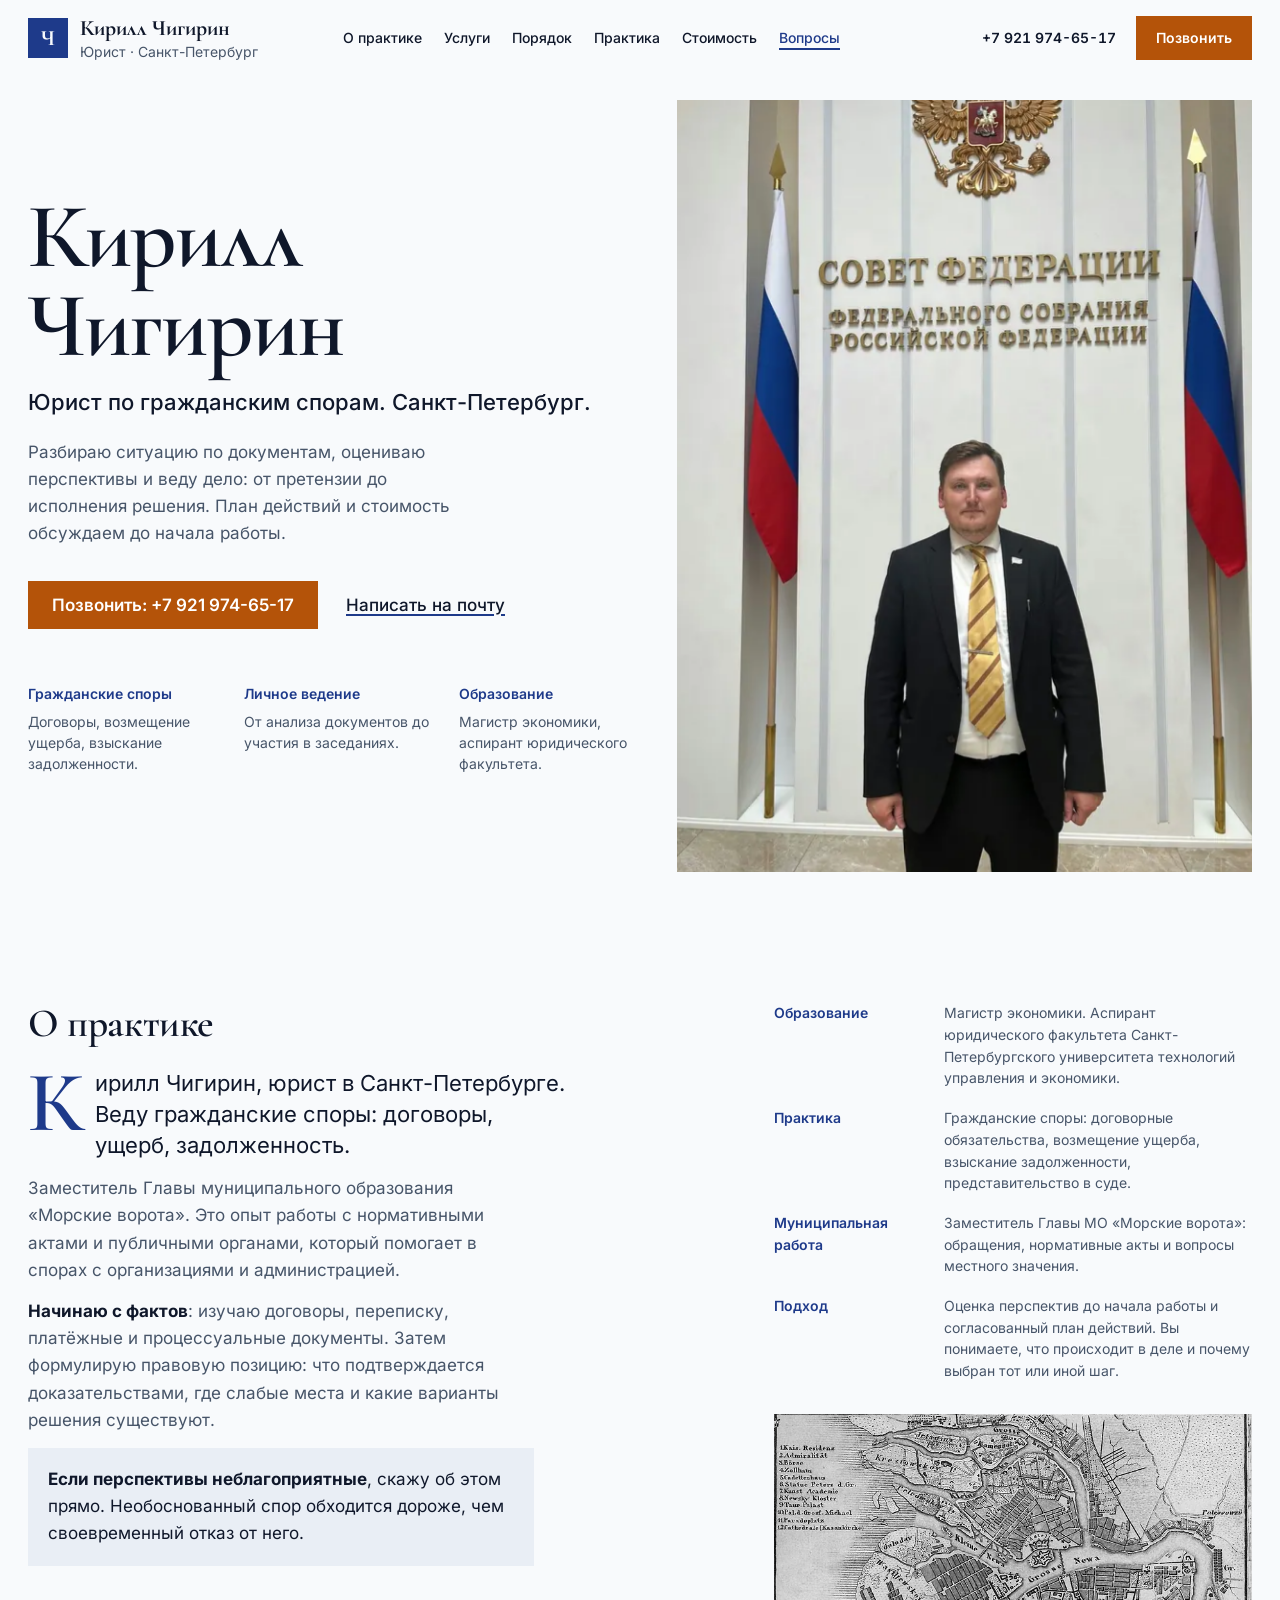
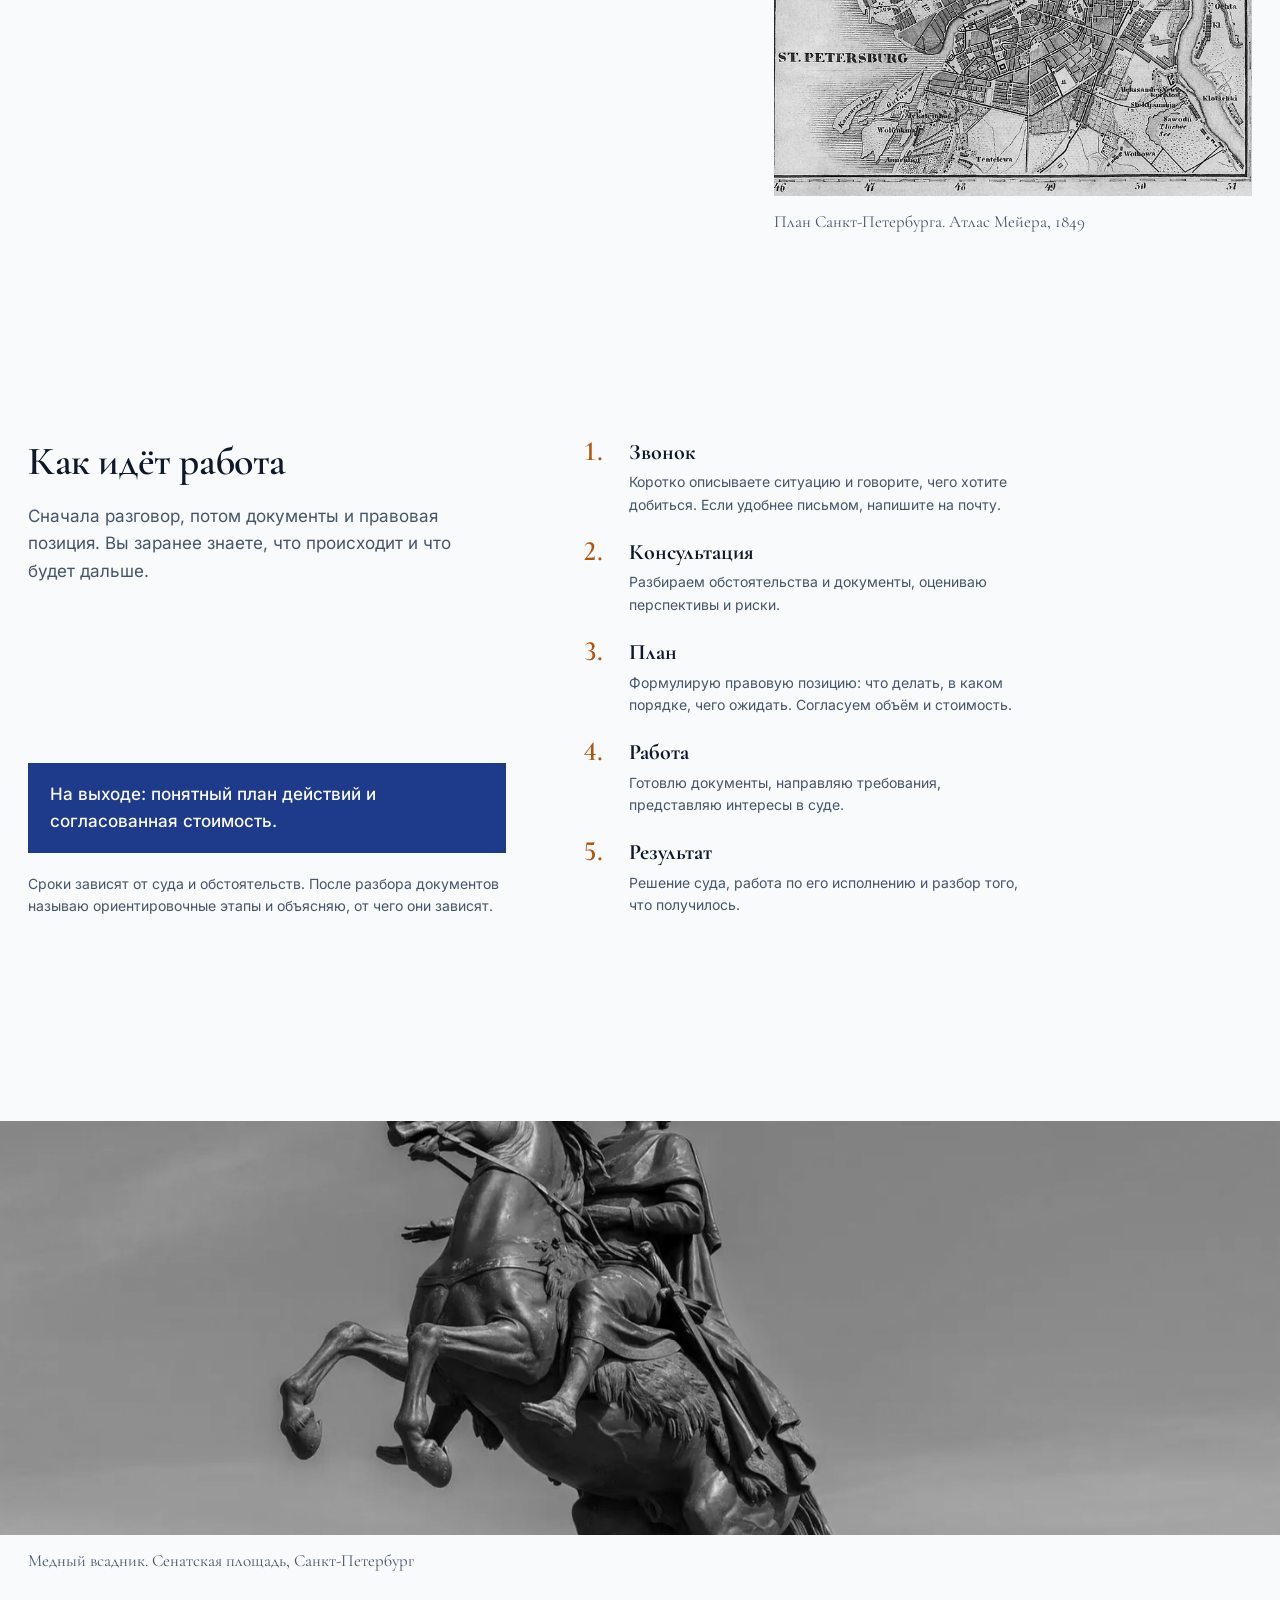
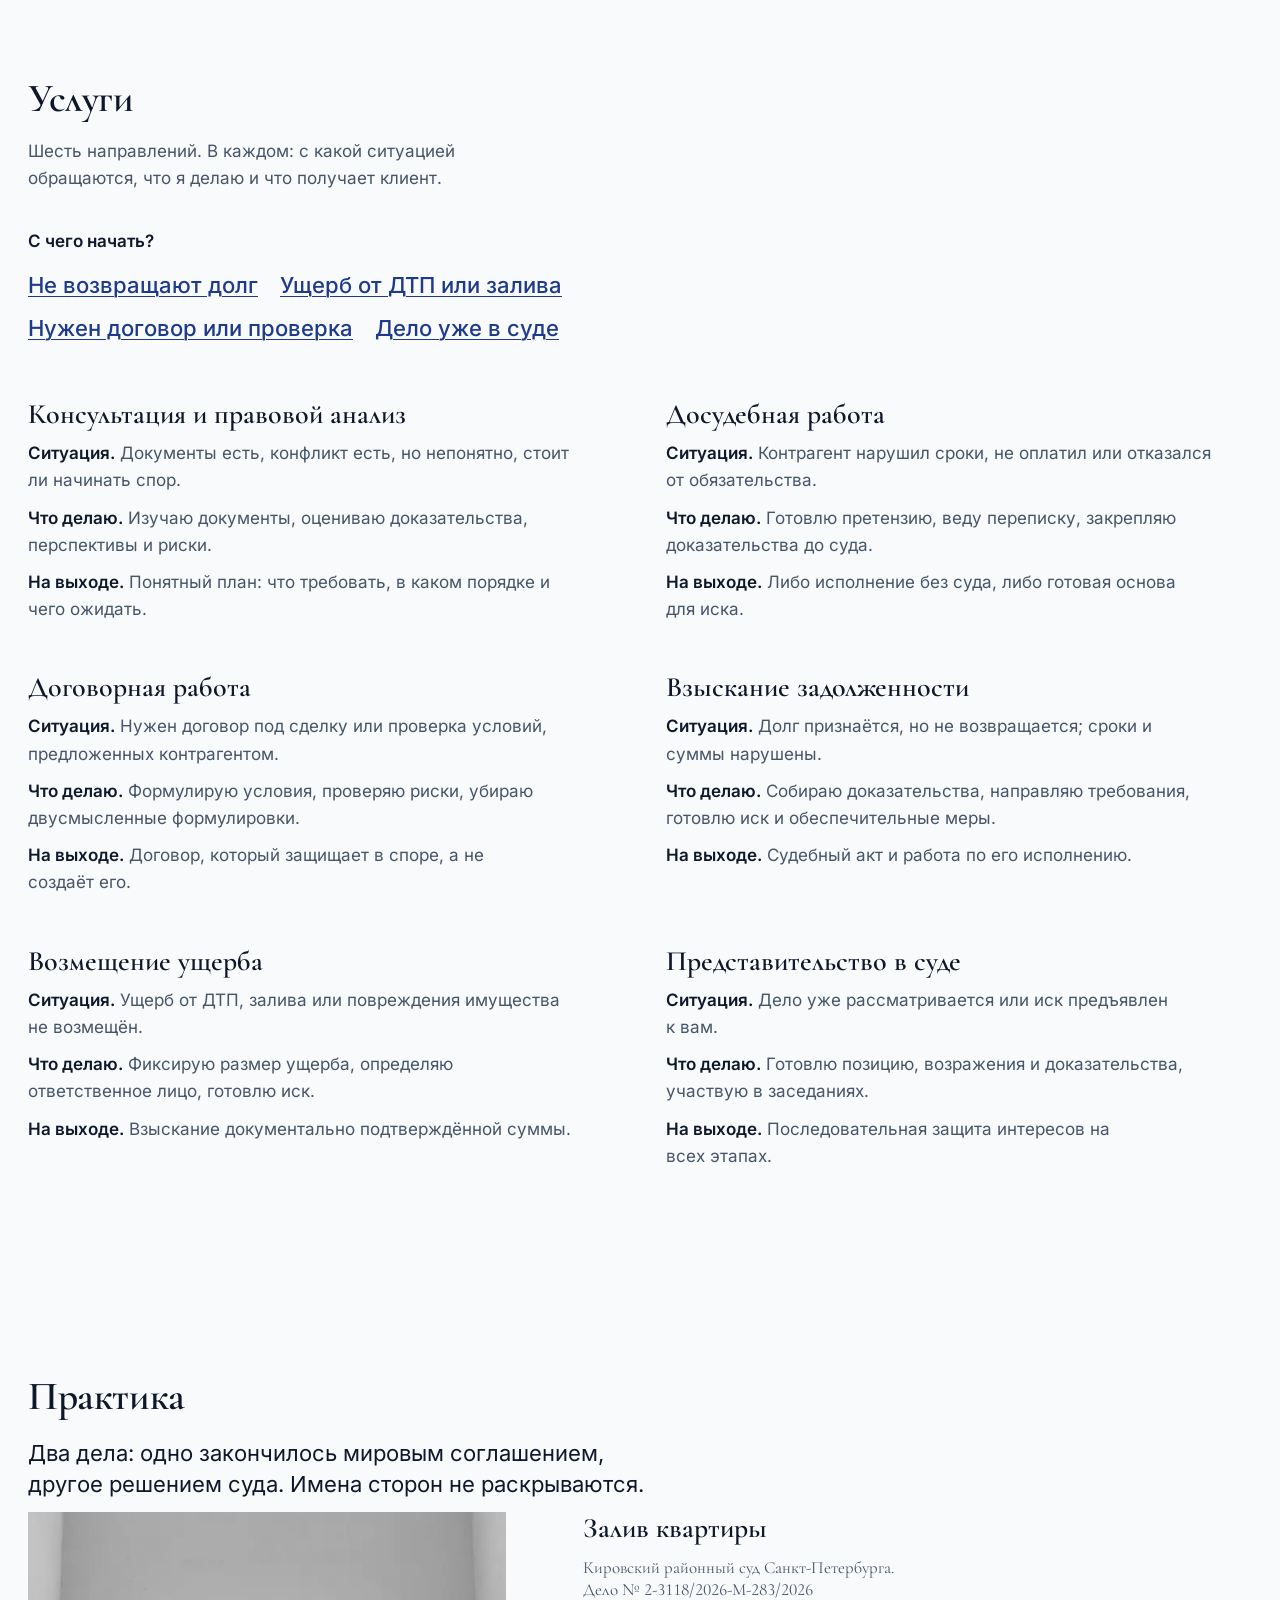
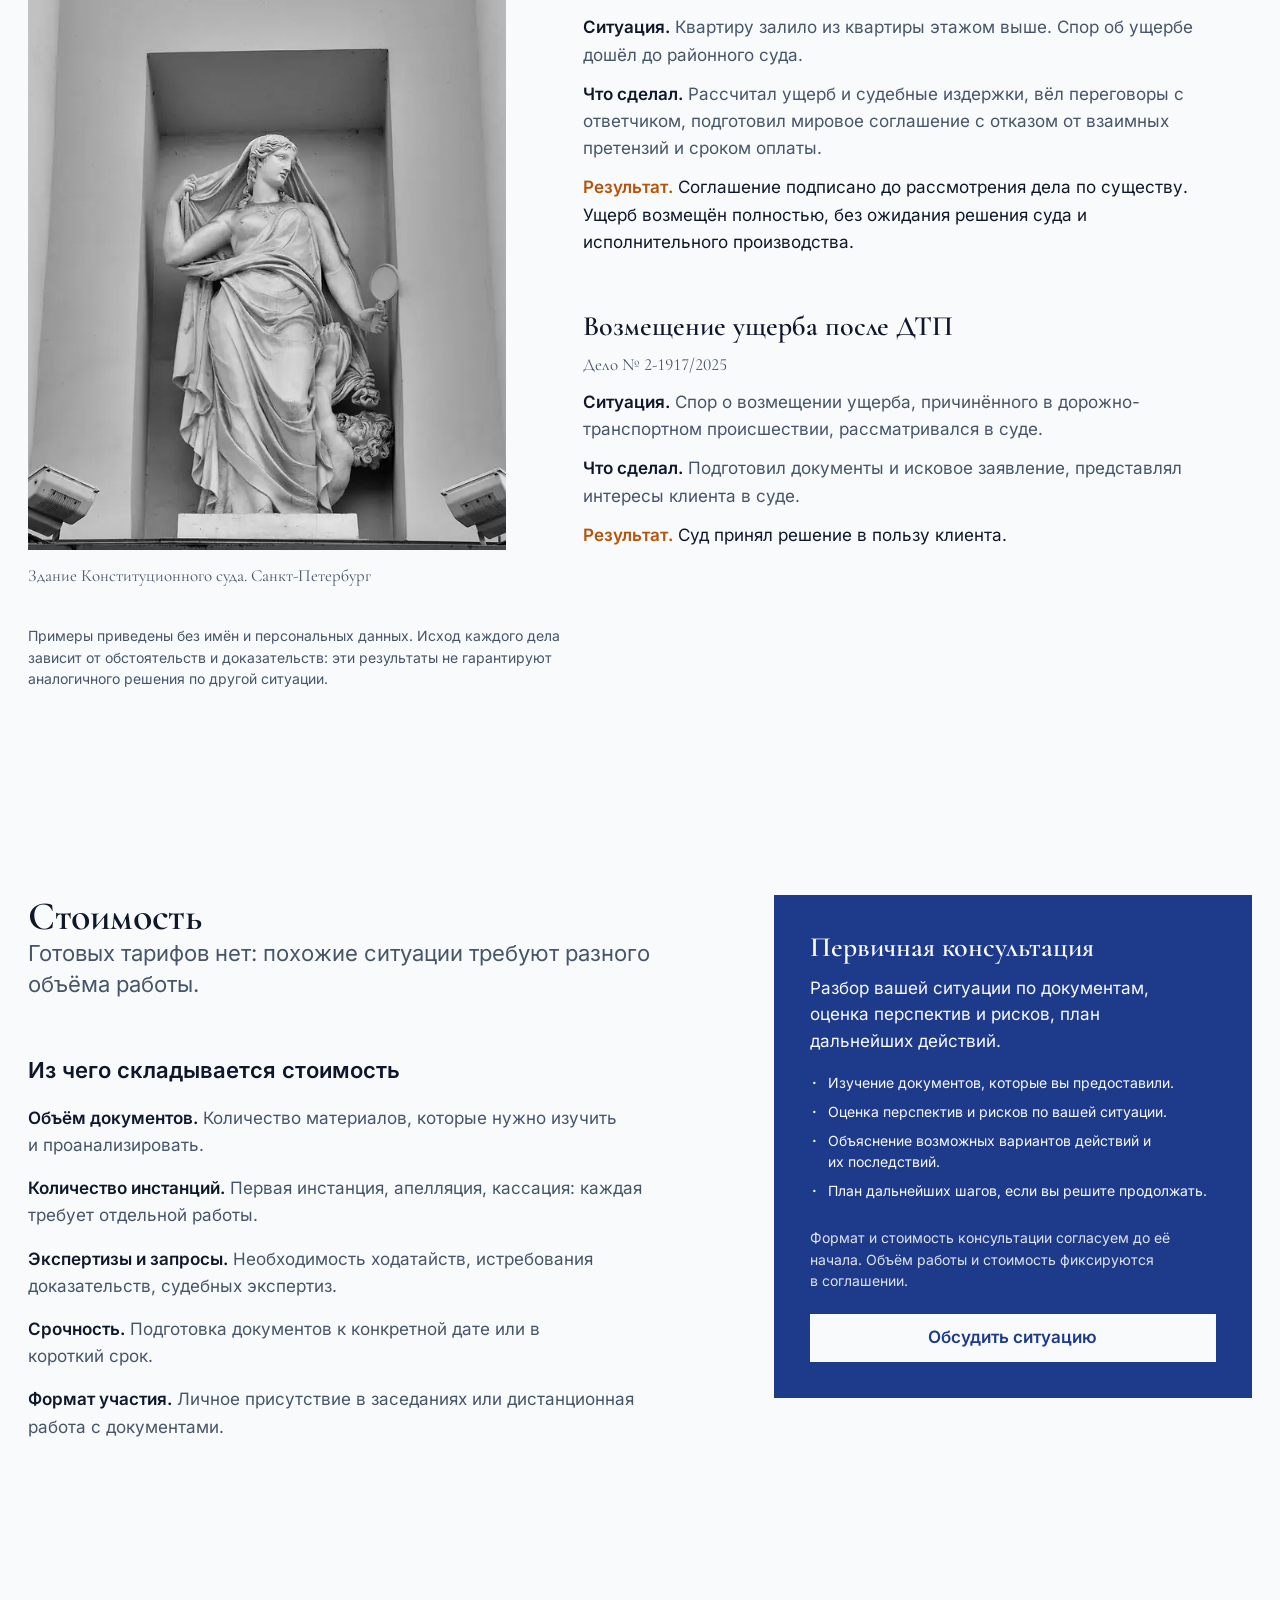
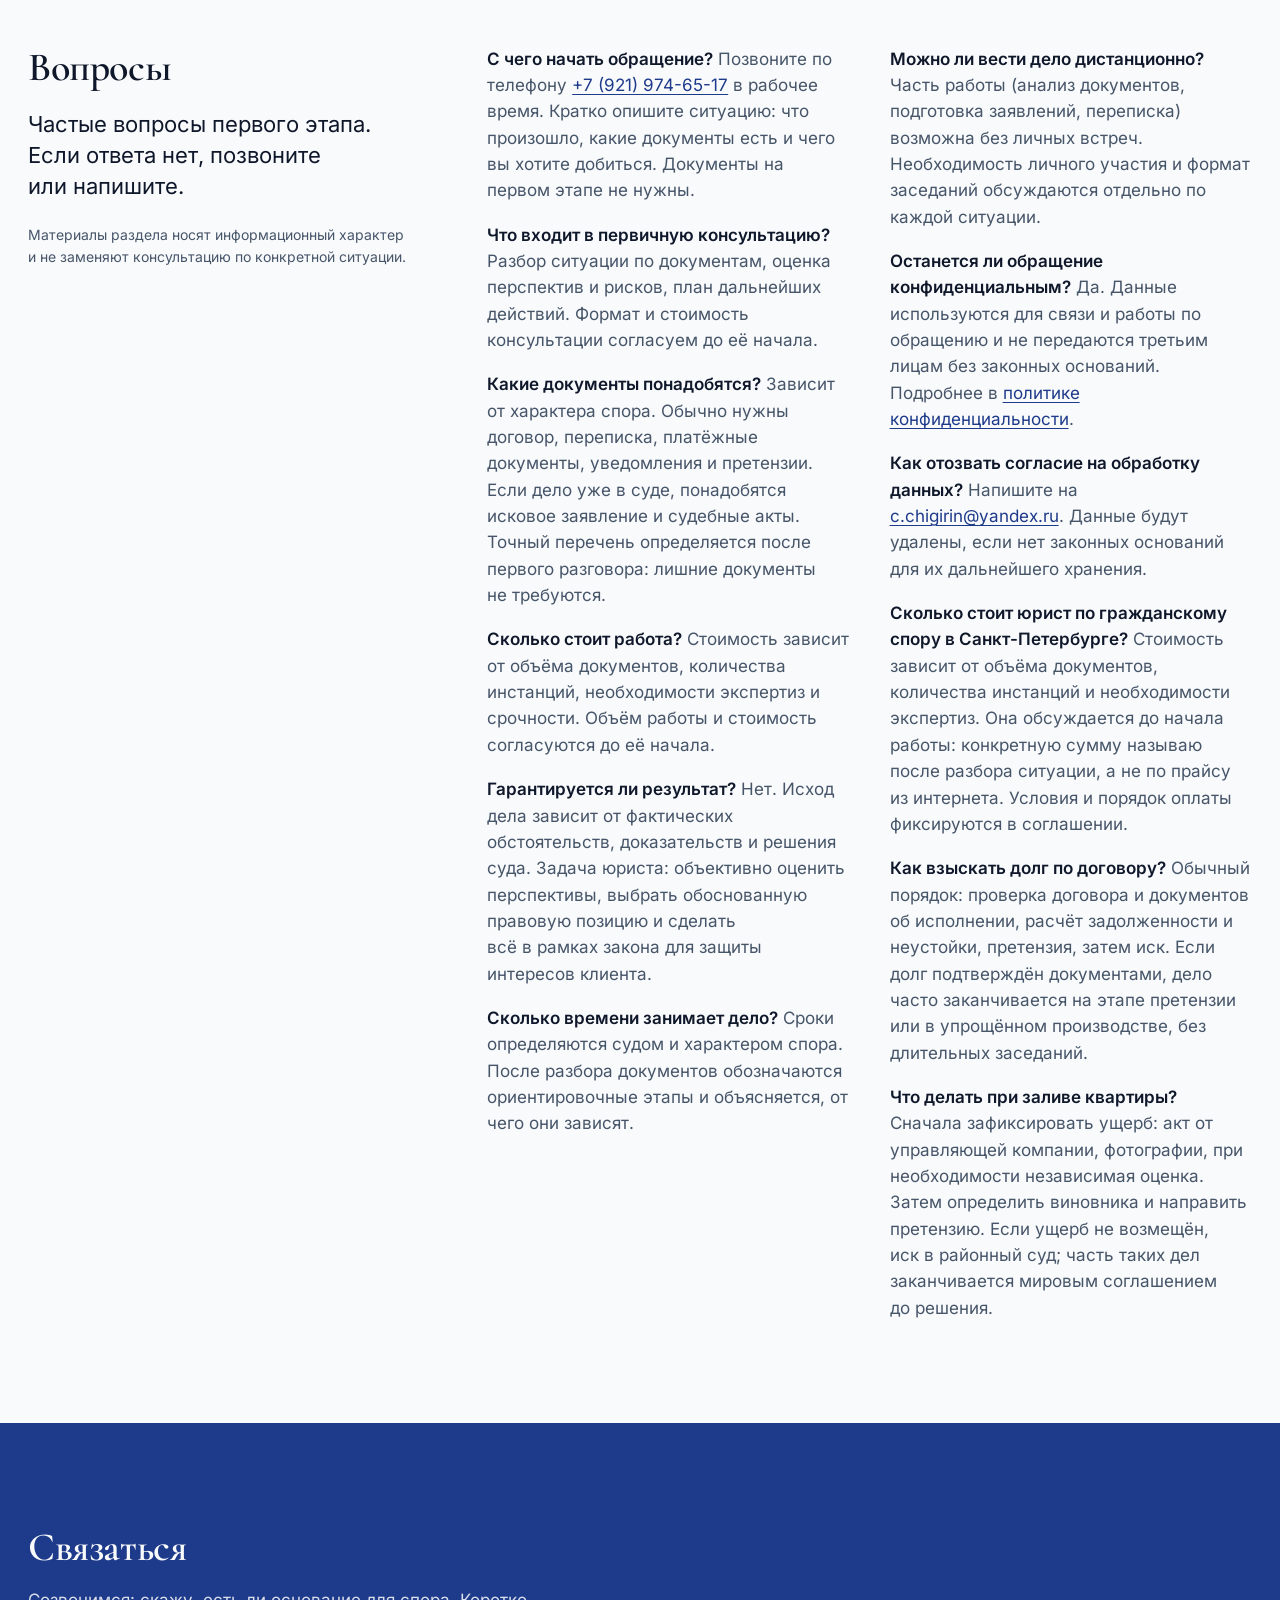
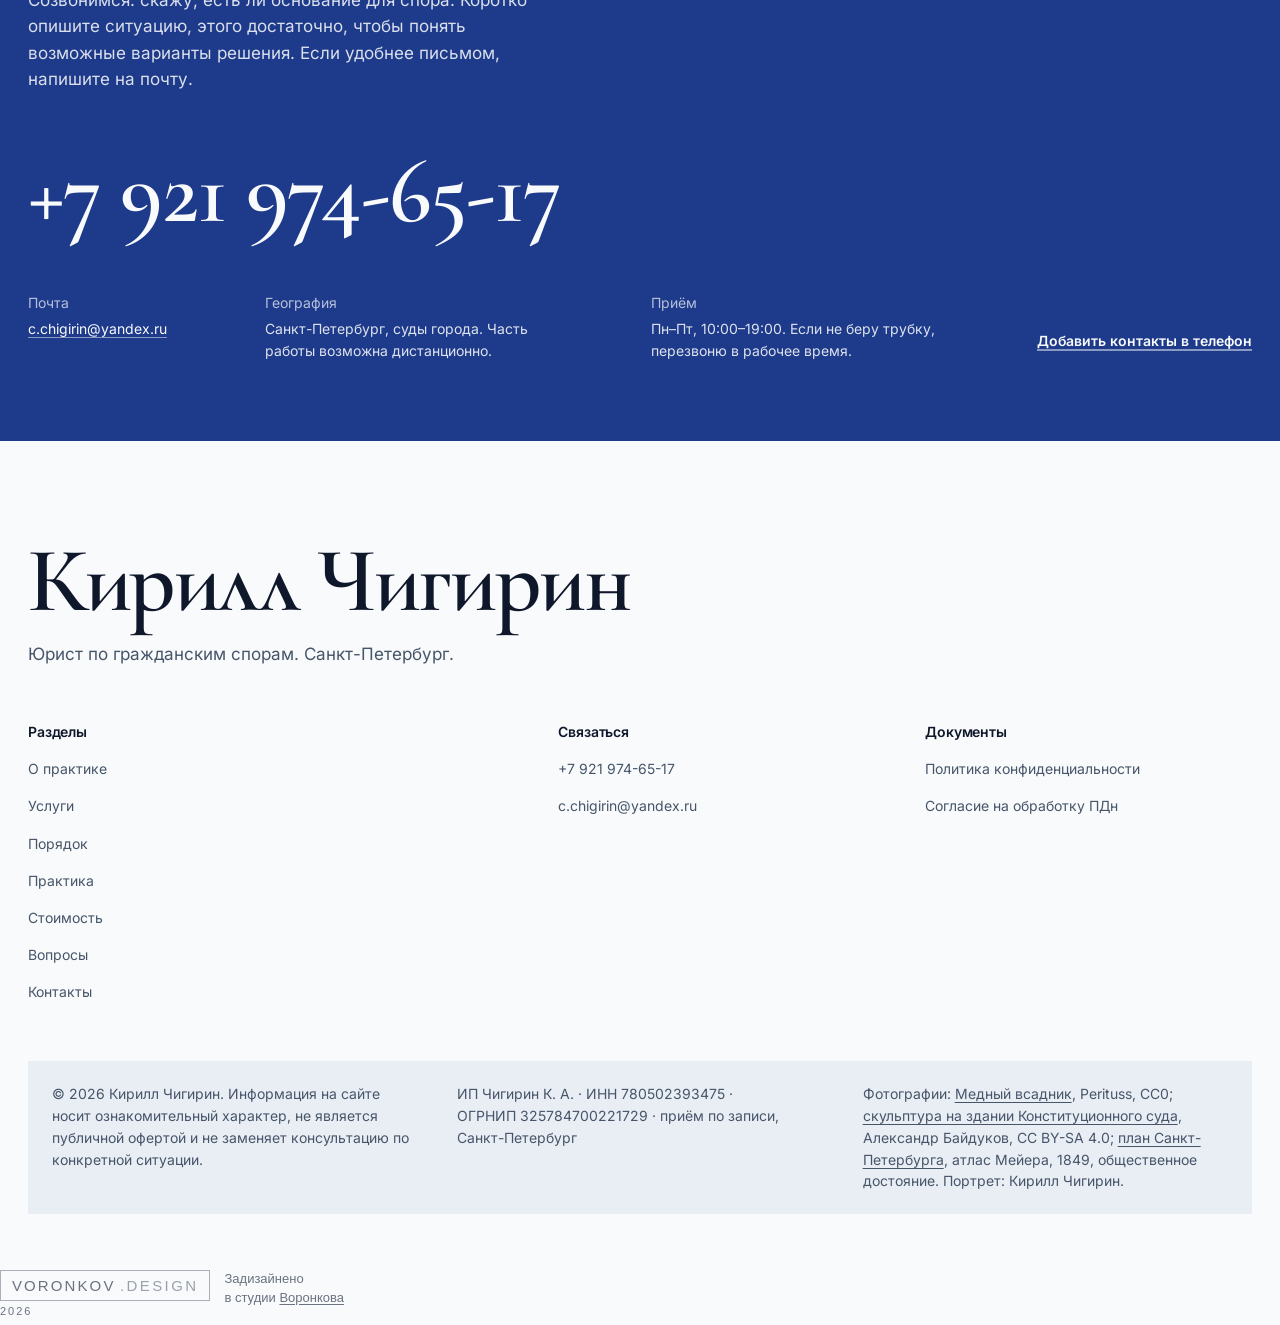
==== commit b1ceb134: "feat(brand): блок «Задизайнено в студии Воронкова» Самодостаточный блок со ссылкой на voronkov-desig" ====
--- a/index.html
+++ b/index.html
@@ -582,5 +582,27 @@
 
 <script src="assets/vendor/lenis.min.js" defer></script>
 <script src="assets/app.js" defer></script>
+
+<!-- Блок «Задизайнено в студии Воронкова». Вставляется перед </body>.
+     Самодостаточный: не зависит от стилей сайта, читается на светлом и тёмном фоне.
+     Домен: замените voronkov-design.ru, когда он заработает. -->
+<div class="vd-stamp">
+  <a class="vd-stamp__mark" href="https://voronkov-design.ru/" target="_blank" rel="noopener">
+    <span class="vd-stamp__box">VORONKOV<i>.DESIGN</i></span>
+    <span class="vd-stamp__year">2026</span>
+  </a>
+  <p class="vd-stamp__note">Задизайнено<br>в студии <a href="https://voronkov-design.ru/" target="_blank" rel="noopener">Воронкова</a></p>
+</div>
+<style>
+.vd-stamp{display:flex;align-items:flex-start;gap:14px;margin:28px 0 8px;color:#6b7280;font:400 13px/1.45 -apple-system,"Segoe UI",Roboto,Helvetica,Arial,sans-serif;text-align:left}
+.vd-stamp__mark{display:flex;flex-direction:column;gap:5px;color:inherit;text-decoration:none}
+.vd-stamp__box{display:block;padding:7px 11px;border:1px solid rgba(107,114,128,.55);font:500 15px/1 Oswald,"Arial Narrow",Arial,sans-serif;letter-spacing:.14em;text-transform:uppercase;white-space:nowrap;transition:border-color .2s ease,color .2s ease}
+.vd-stamp__box i{font-style:normal;opacity:.65;margin-left:.3em;letter-spacing:.16em}
+.vd-stamp__year{font:400 11px/1 Oswald,"Arial Narrow",Arial,sans-serif;letter-spacing:.18em}
+.vd-stamp__note{margin:0;max-width:22ch}
+.vd-stamp__note a{color:inherit;text-decoration:underline;text-underline-offset:2px}
+.vd-stamp:hover .vd-stamp__box{border-color:currentColor;color:#4b5563}
+@media (max-width:420px){.vd-stamp{gap:10px;margin:22px 0 6px}.vd-stamp__box{font-size:13px;padding:6px 9px}}
+</style>
 </body>
 </html>
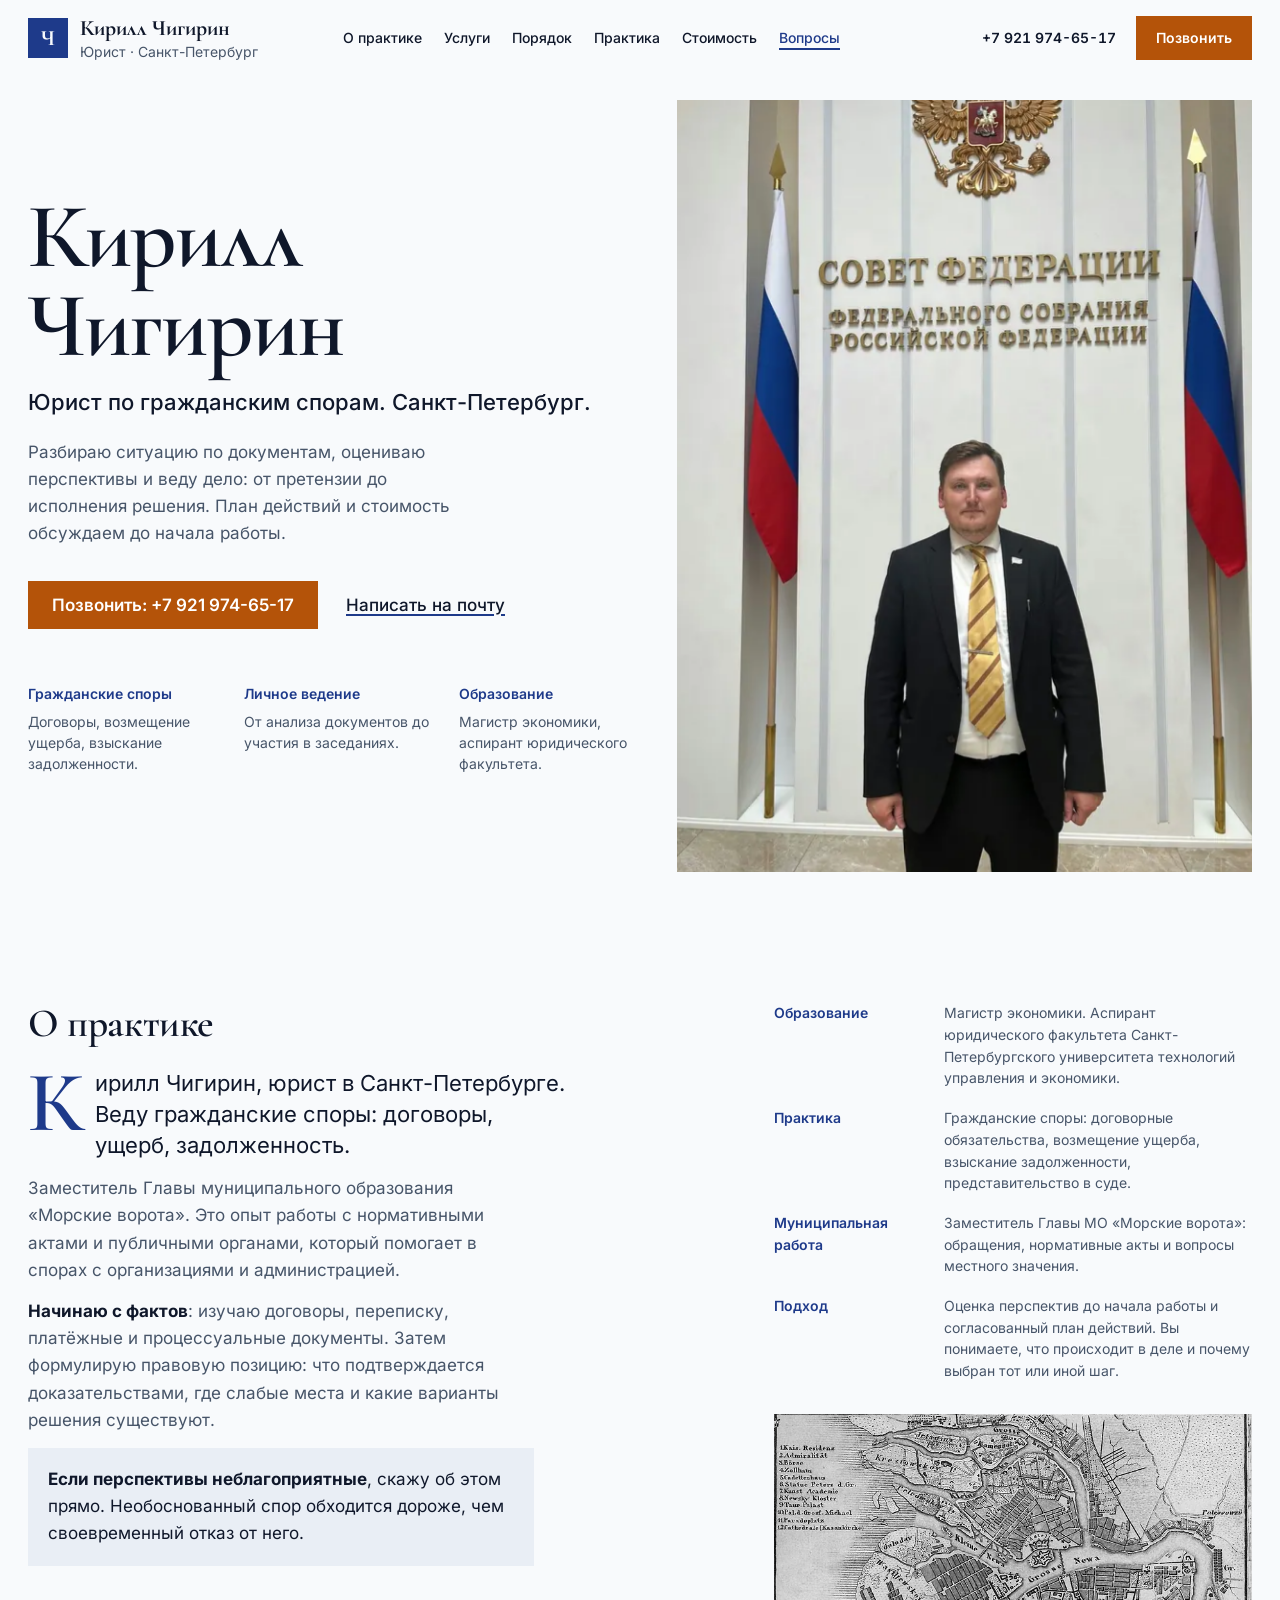
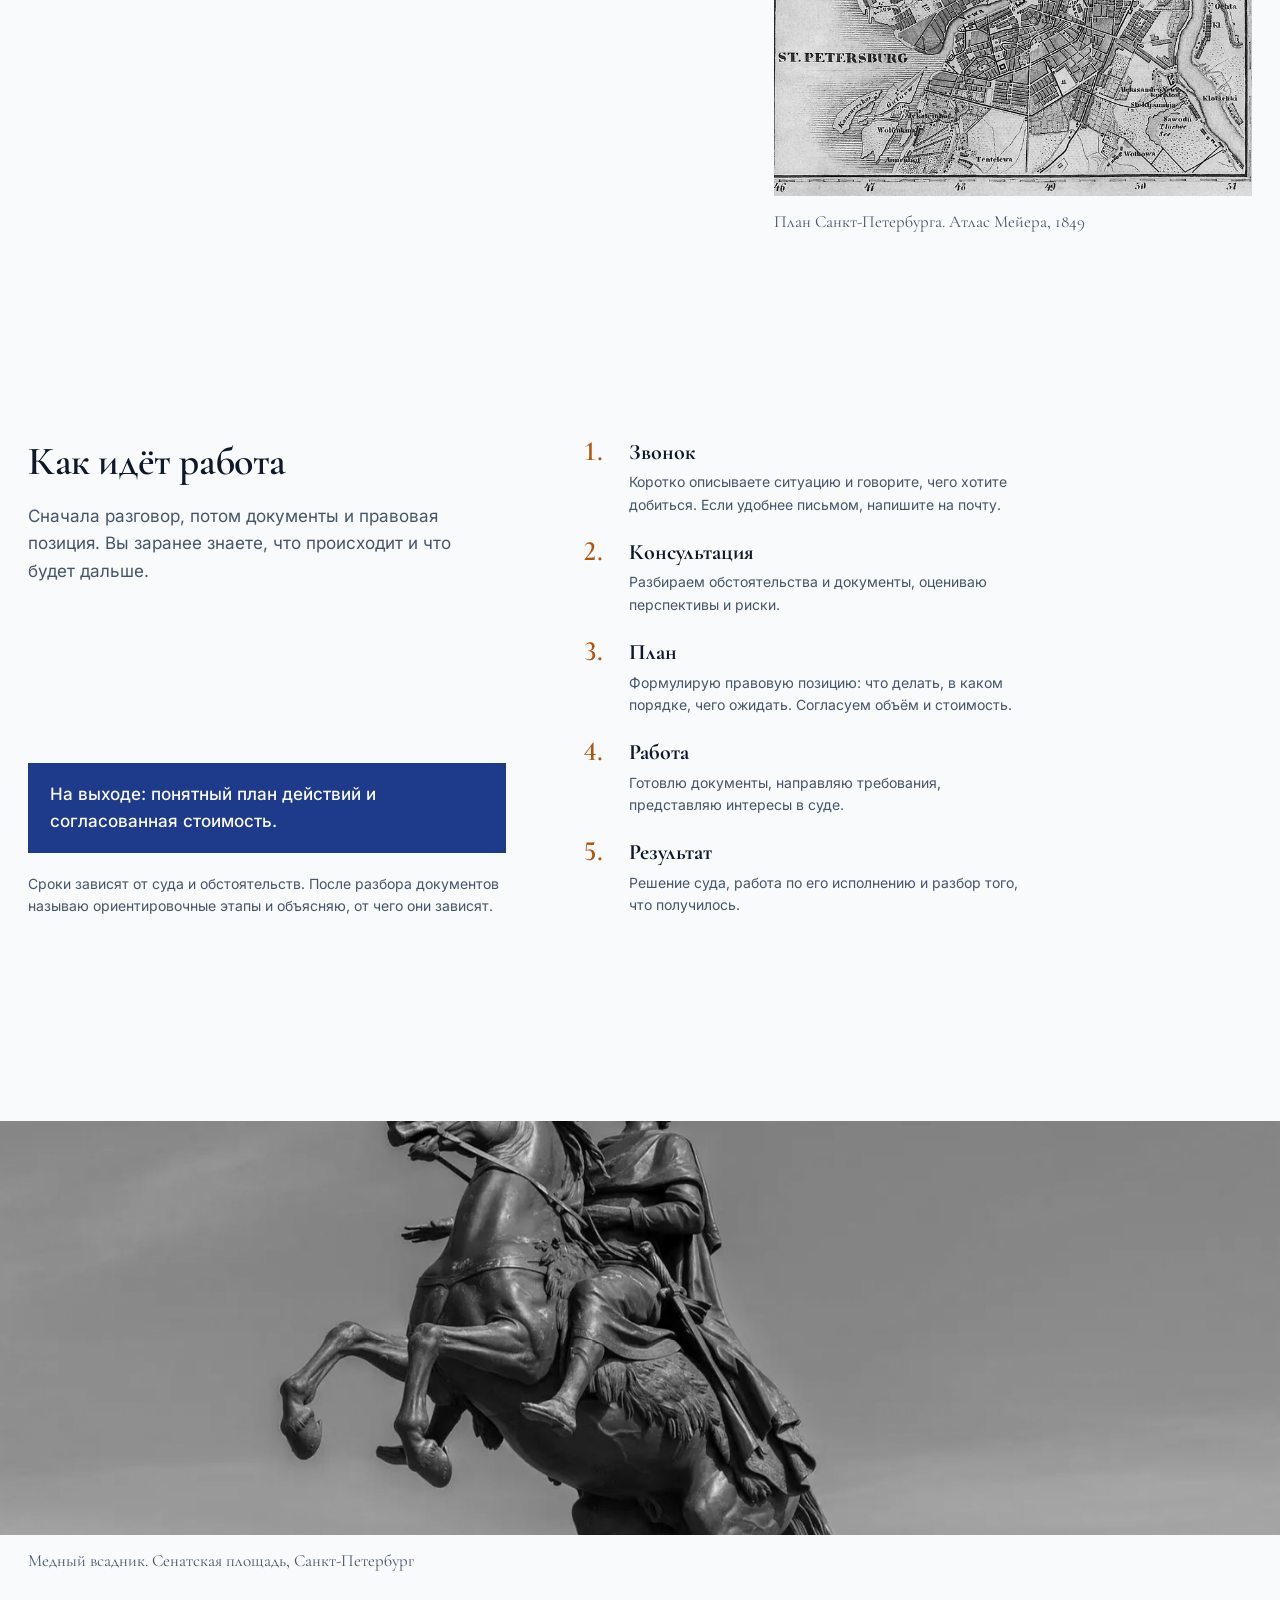
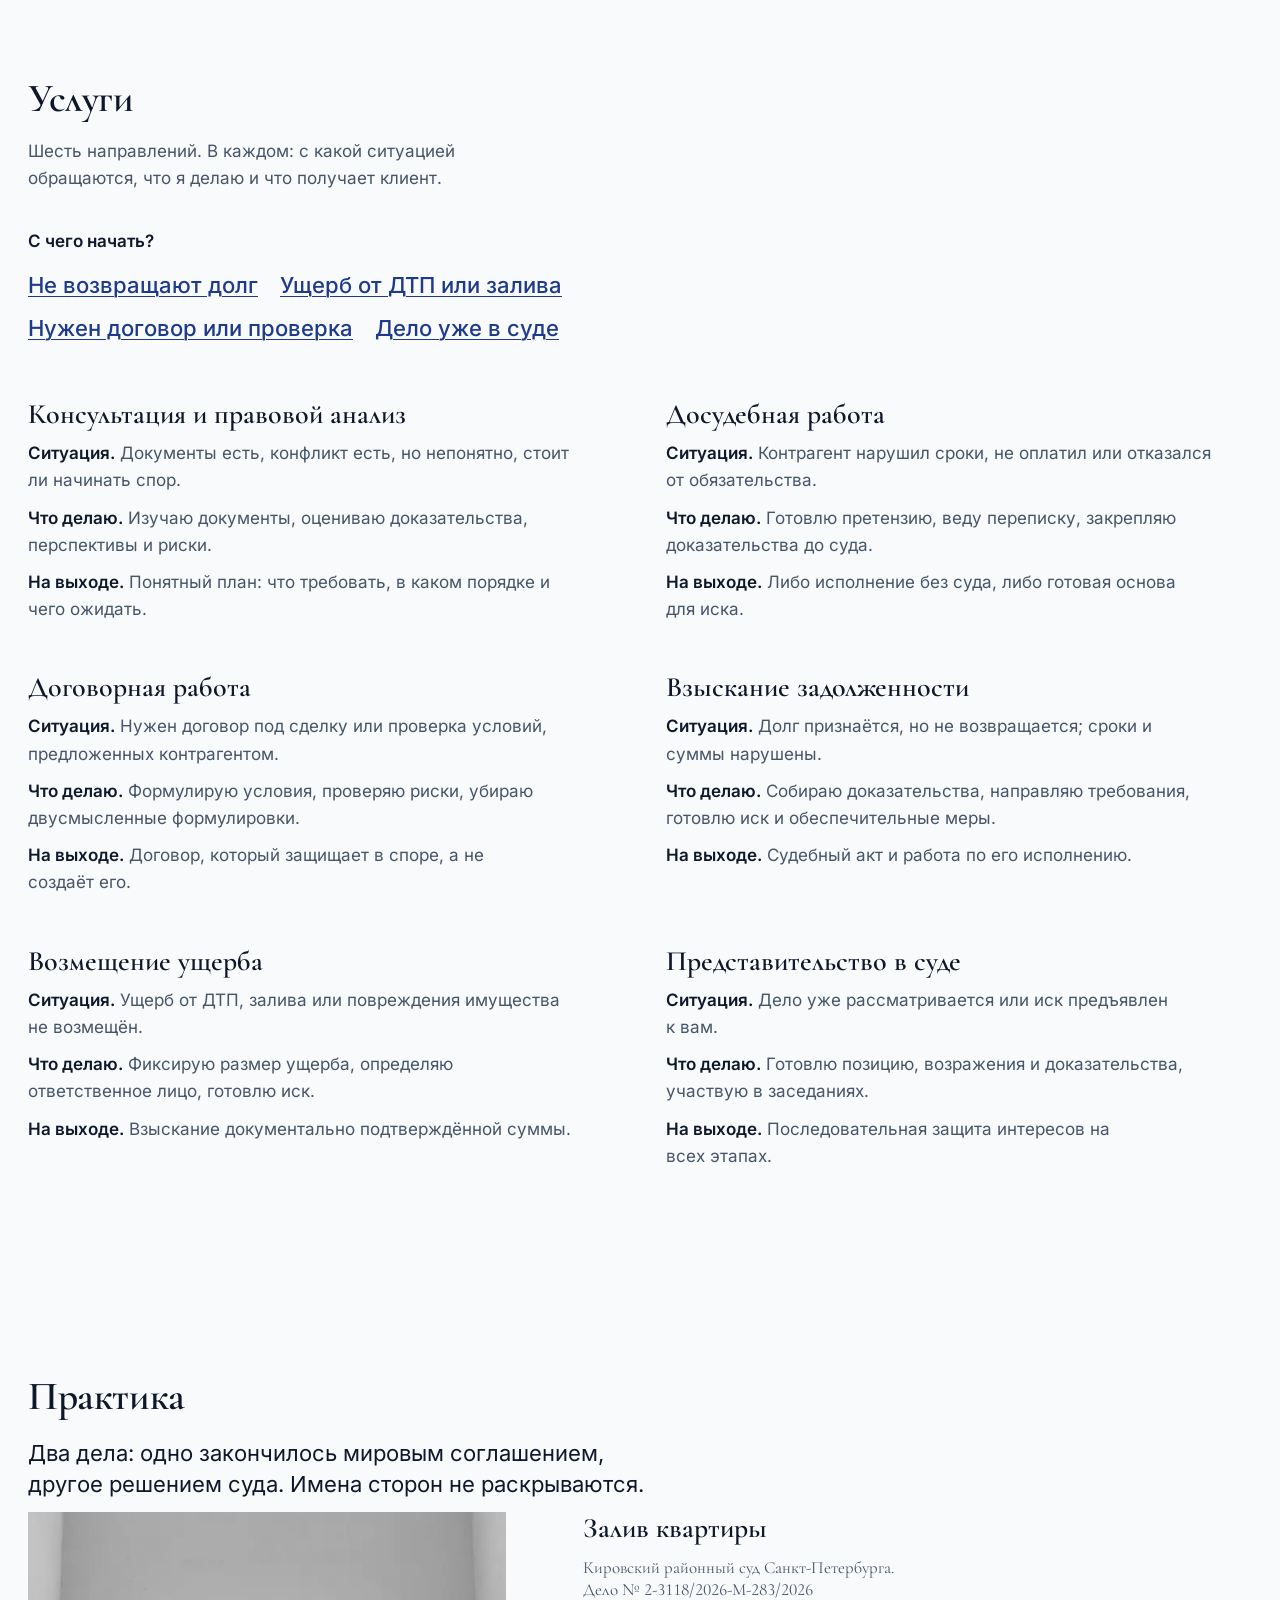
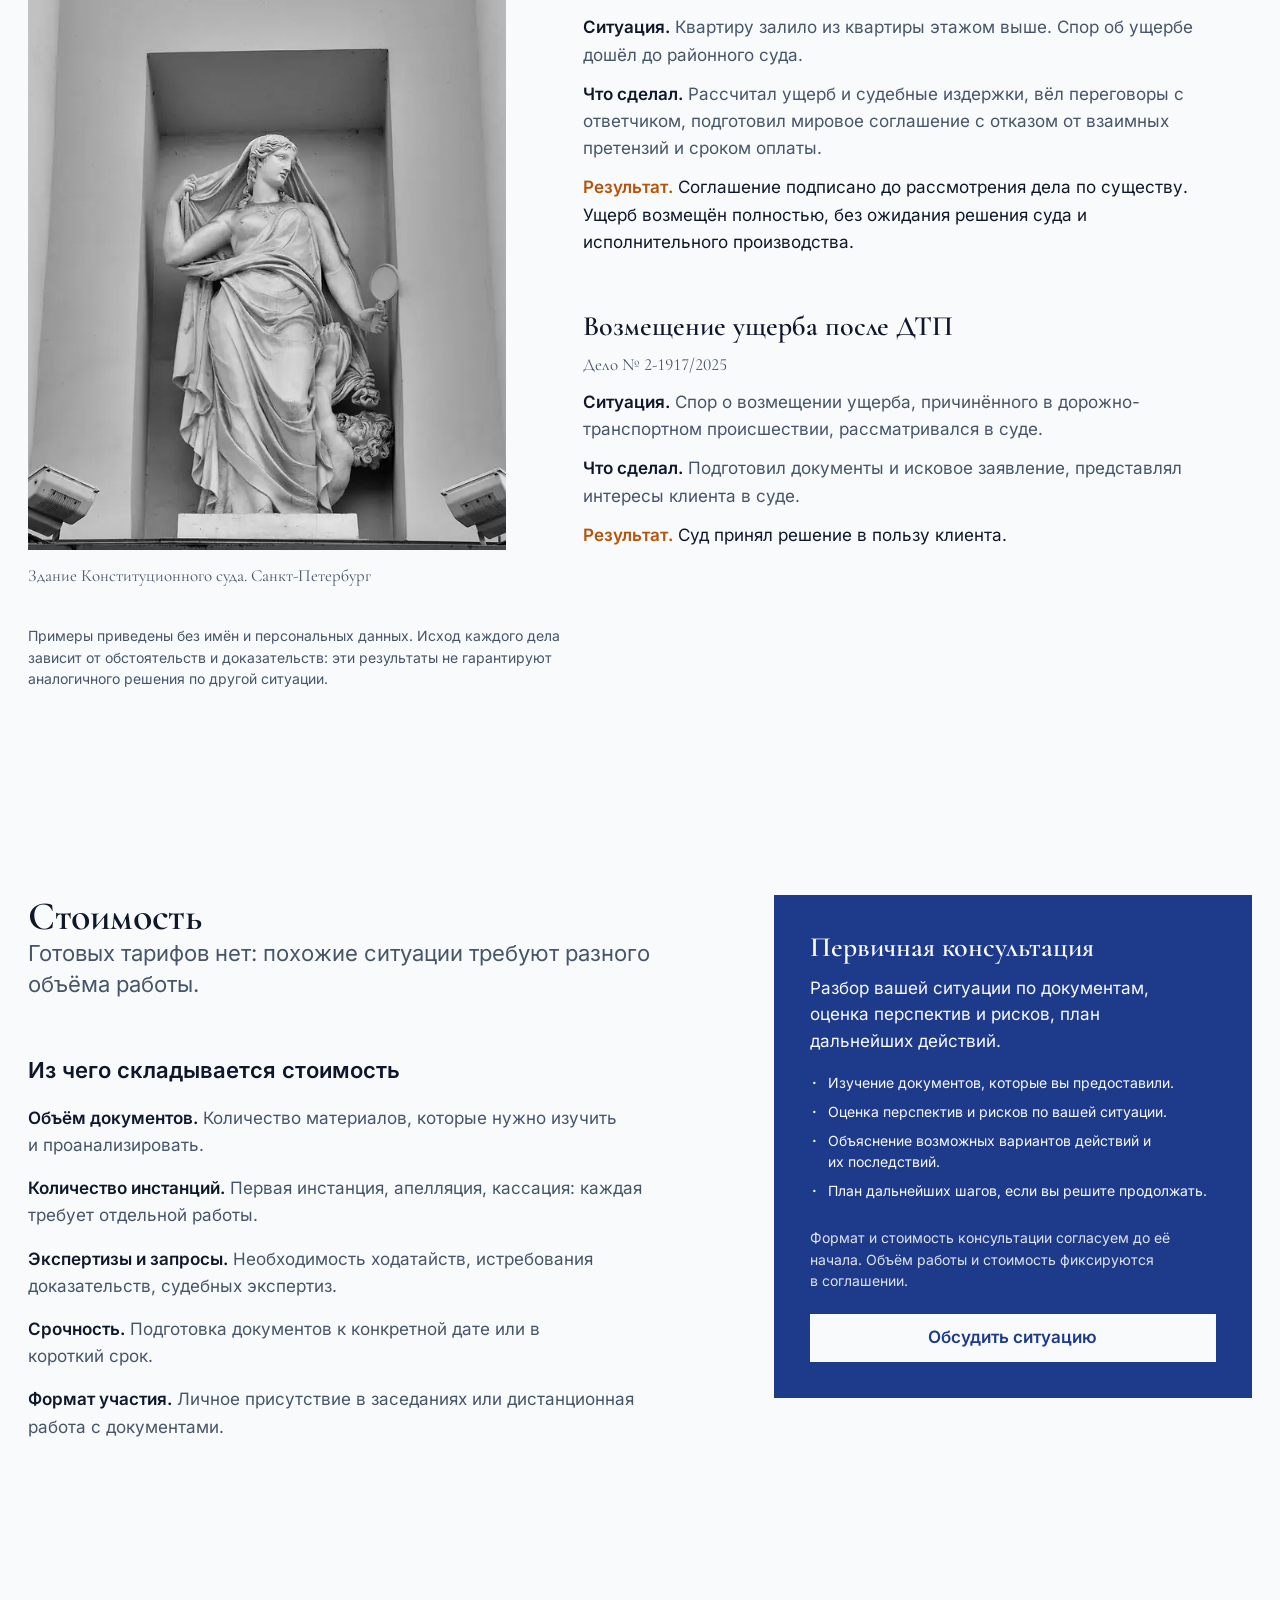
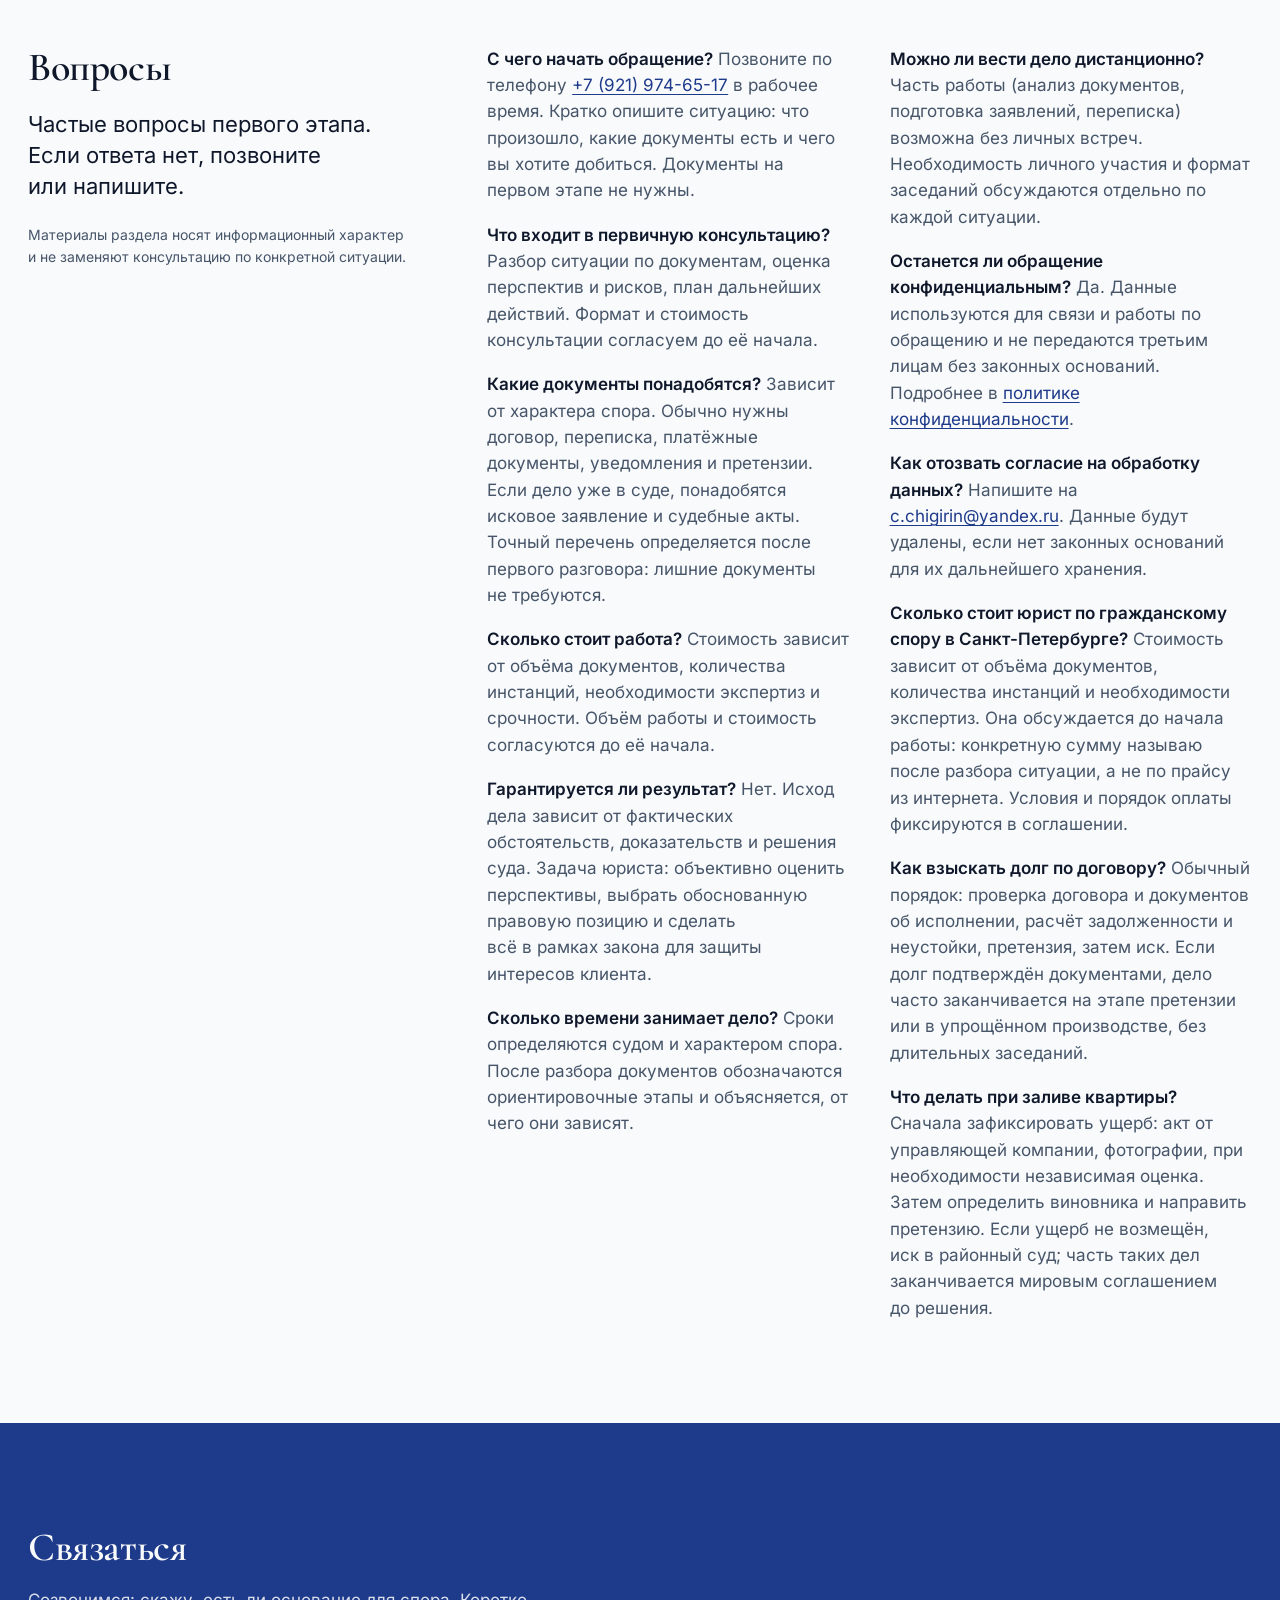
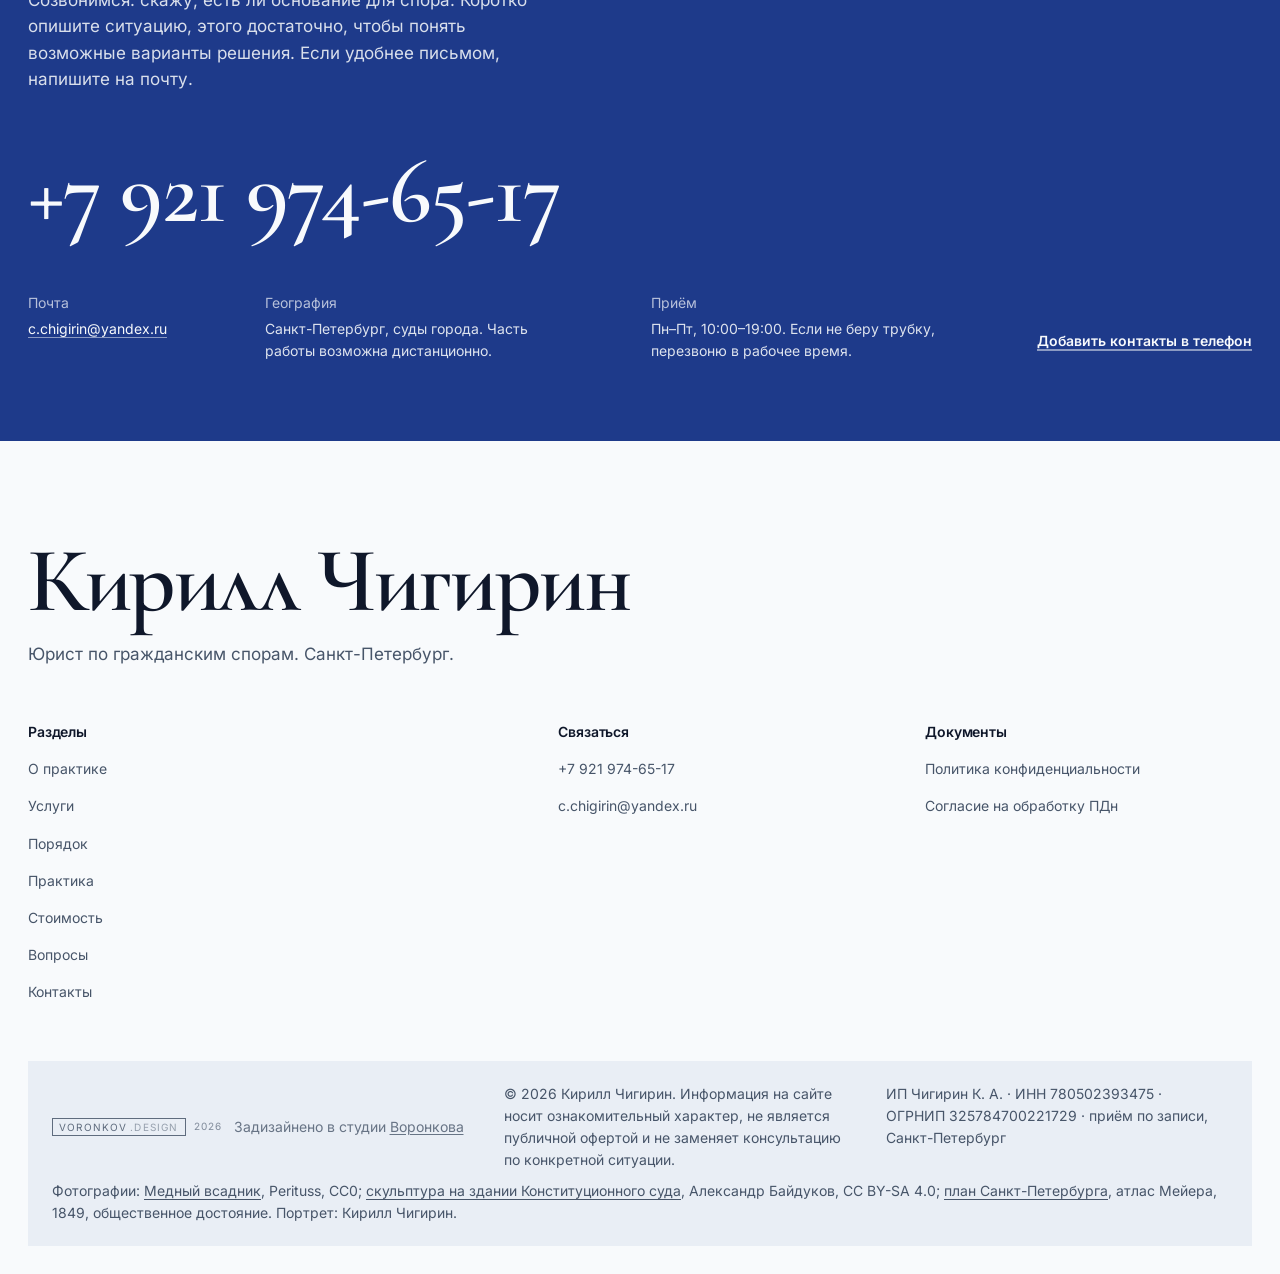
==== commit 84ed333e: "fix(brand): блок подписи встроен в нижний блок с данными Убран отдельный виджет под подвалом; подпис" ====
--- a/index.html
+++ b/index.html
@@ -568,41 +568,28 @@
       </div>
     </div>
 
-    <div class="footer-bottom">
-      <p>© 2026 Кирилл Чигирин. Информация на сайте носит ознакомительный характер, не является публичной офертой и не заменяет консультацию по конкретной ситуации.</p>
-      <p class="footer-requisites">ИП Чигирин К. А. · ИНН 780502393475 · ОГРНИП 325784700221729 · приём по записи, Санкт-Петербург</p>
-      <p class="credits">Фотографии: <a href="https://commons.wikimedia.org/wiki/File:The_Bronze_Horseman_2013_2.jpg">Медный всадник</a>, Perituss, CC0; <a href="https://commons.wikimedia.org/wiki/File:Sculpture_of_justice._The_building_of_Senate_and_Synod.jpg">скульптура на здании Конституционного суда</a>, Александр Байдуков, CC BY-SA 4.0; <a href="https://commons.wikimedia.org/wiki/File:Meyer%E2%80%98s_Zeitungsatlas_050_%E2%80%93_Russland-_Gouvernement_Sankt_Petersburg,_Esthland,_Liefland,_Kurland.jpg">план Санкт-Петербурга</a>, атлас Мейера, 1849, общественное достояние. Портрет: Кирилл Чигирин.</p>
-    </div>
-  </div>
-</footer>
-
-<button class="to-top" id="to-top" type="button" aria-label="Наверх" hidden>
-  <svg viewBox="0 0 24 24" aria-hidden="true"><path d="M12 19V5M6 11l6-6 6 6"/></svg>
-</button>
-
-<script src="assets/vendor/lenis.min.js" defer></script>
-<script src="assets/app.js" defer></script>
-
-<!-- Блок «Задизайнено в студии Воронкова». Вставляется перед </body>.
-     Самодостаточный: не зависит от стилей сайта, читается на светлом и тёмном фоне.
-     Домен: замените voronkov-design.ru, когда он заработает. -->
-<div class="vd-stamp">
+    
+  <div class="footer-bottom">
+      <div class="vd-stamp">
   <a class="vd-stamp__mark" href="https://voronkov-design.ru/" target="_blank" rel="noopener">
     <span class="vd-stamp__box">VORONKOV<i>.DESIGN</i></span>
     <span class="vd-stamp__year">2026</span>
   </a>
-  <p class="vd-stamp__note">Задизайнено<br>в студии <a href="https://voronkov-design.ru/" target="_blank" rel="noopener">Воронкова</a></p>
+  <span class="vd-stamp__note">Задизайнено в студии <a href="https://voronkov-design.ru/" target="_blank" rel="noopener">Воронкова</a></span>
 </div>
-<style>
-.vd-stamp{display:flex;align-items:flex-start;gap:14px;margin:28px 0 8px;color:#6b7280;font:400 13px/1.45 -apple-system,"Segoe UI",Roboto,Helvetica,Arial,sans-serif;text-align:left}
-.vd-stamp__mark{display:flex;flex-direction:column;gap:5px;color:inherit;text-decoration:none}
-.vd-stamp__box{display:block;padding:7px 11px;border:1px solid rgba(107,114,128,.55);font:500 15px/1 Oswald,"Arial Narrow",Arial,sans-serif;letter-spacing:.14em;text-transform:uppercase;white-space:nowrap;transition:border-color .2s ease,color .2s ease}
-.vd-stamp__box i{font-style:normal;opacity:.65;margin-left:.3em;letter-spacing:.16em}
-.vd-stamp__year{font:400 11px/1 Oswald,"Arial Narrow",Arial,sans-serif;letter-spacing:.18em}
-.vd-stamp__note{margin:0;max-width:22ch}
-.vd-stamp__note a{color:inherit;text-decoration:underline;text-underline-offset:2px}
-.vd-stamp:hover .vd-stamp__box{border-color:currentColor;color:#4b5563}
-@media (max-width:420px){.vd-stamp{gap:10px;margin:22px 0 6px}.vd-stamp__box{font-size:13px;padding:6px 9px}}
-</style>
+      <p>© 2026 Кирилл Чигирин. Информация на сайте носит ознакомительный характер, не является публичной офертой и не заменяет консультацию по конкретной ситуации.</p>
+      <p class="footer-requisites">ИП Чигирин К. А. · ИНН 780502393475 · ОГРНИП 325784700221729 · приём по записи, Санкт-Петербург</p>
+      <p class="credits">Фотографии: <a href="https://commons.wikimedia.org/wiki/File:The_Bronze_Horseman_2013_2.jpg">Медный всадник</a>, Perituss, CC0; <a href="https://commons.wikimedia.org/wiki/File:Sculpture_of_justice._The_building_of_Senate_and_Synod.jpg">скульптура на здании Конституционного суда</a>, Александр Байдуков, CC BY-SA 4.0; <a href="https://commons.wikimedia.org/wiki/File:Meyer%E2%80%98s_Zeitungsatlas_050_%E2%80%93_Russland-_Gouvernement_Sankt_Petersburg,_Esthland,_Liefland,_Kurland.jpg">план Санкт-Петербурга</a>, атлас Мейера, 1849, общественное достояние. Портрет: Кирилл Чигирин.</p>
+    </div>
+  </div>
+</footer>
+
+<button class="to-top" id="to-top" type="button" aria-label="Наверх" hidden>
+  <svg viewBox="0 0 24 24" aria-hidden="true"><path d="M12 19V5M6 11l6-6 6 6"/></svg>
+</button>
+
+<script src="assets/vendor/lenis.min.js" defer></script>
+<script src="assets/app.js" defer></script>
+
 </body>
 </html>
--- a/assets/styles.css
+++ b/assets/styles.css
@@ -1053,3 +1053,12 @@
   .band__media img { transform: none; }
   .hero-portrait img { transform: none; }
 }
+
+/* Подпись студии — встроена в нижний блок с данными */
+.vd-stamp{display:flex;align-items:center;flex-wrap:wrap;gap:8px 12px;margin:0;color:inherit;font:inherit}
+.vd-stamp__mark{display:flex;align-items:center;gap:8px;color:inherit;text-decoration:none}
+.vd-stamp__box{border:1px solid currentColor;padding:3px 6px;font-size:10px;line-height:1;letter-spacing:.12em;text-transform:uppercase;opacity:.85;white-space:nowrap}
+.vd-stamp__box i{font-style:normal;opacity:.6;margin-left:.25em}
+.vd-stamp__year{font-size:10px;letter-spacing:.1em;opacity:.65}
+.vd-stamp__note{opacity:.8}
+.vd-stamp__note a{color:inherit;text-decoration:underline;text-underline-offset:2px}
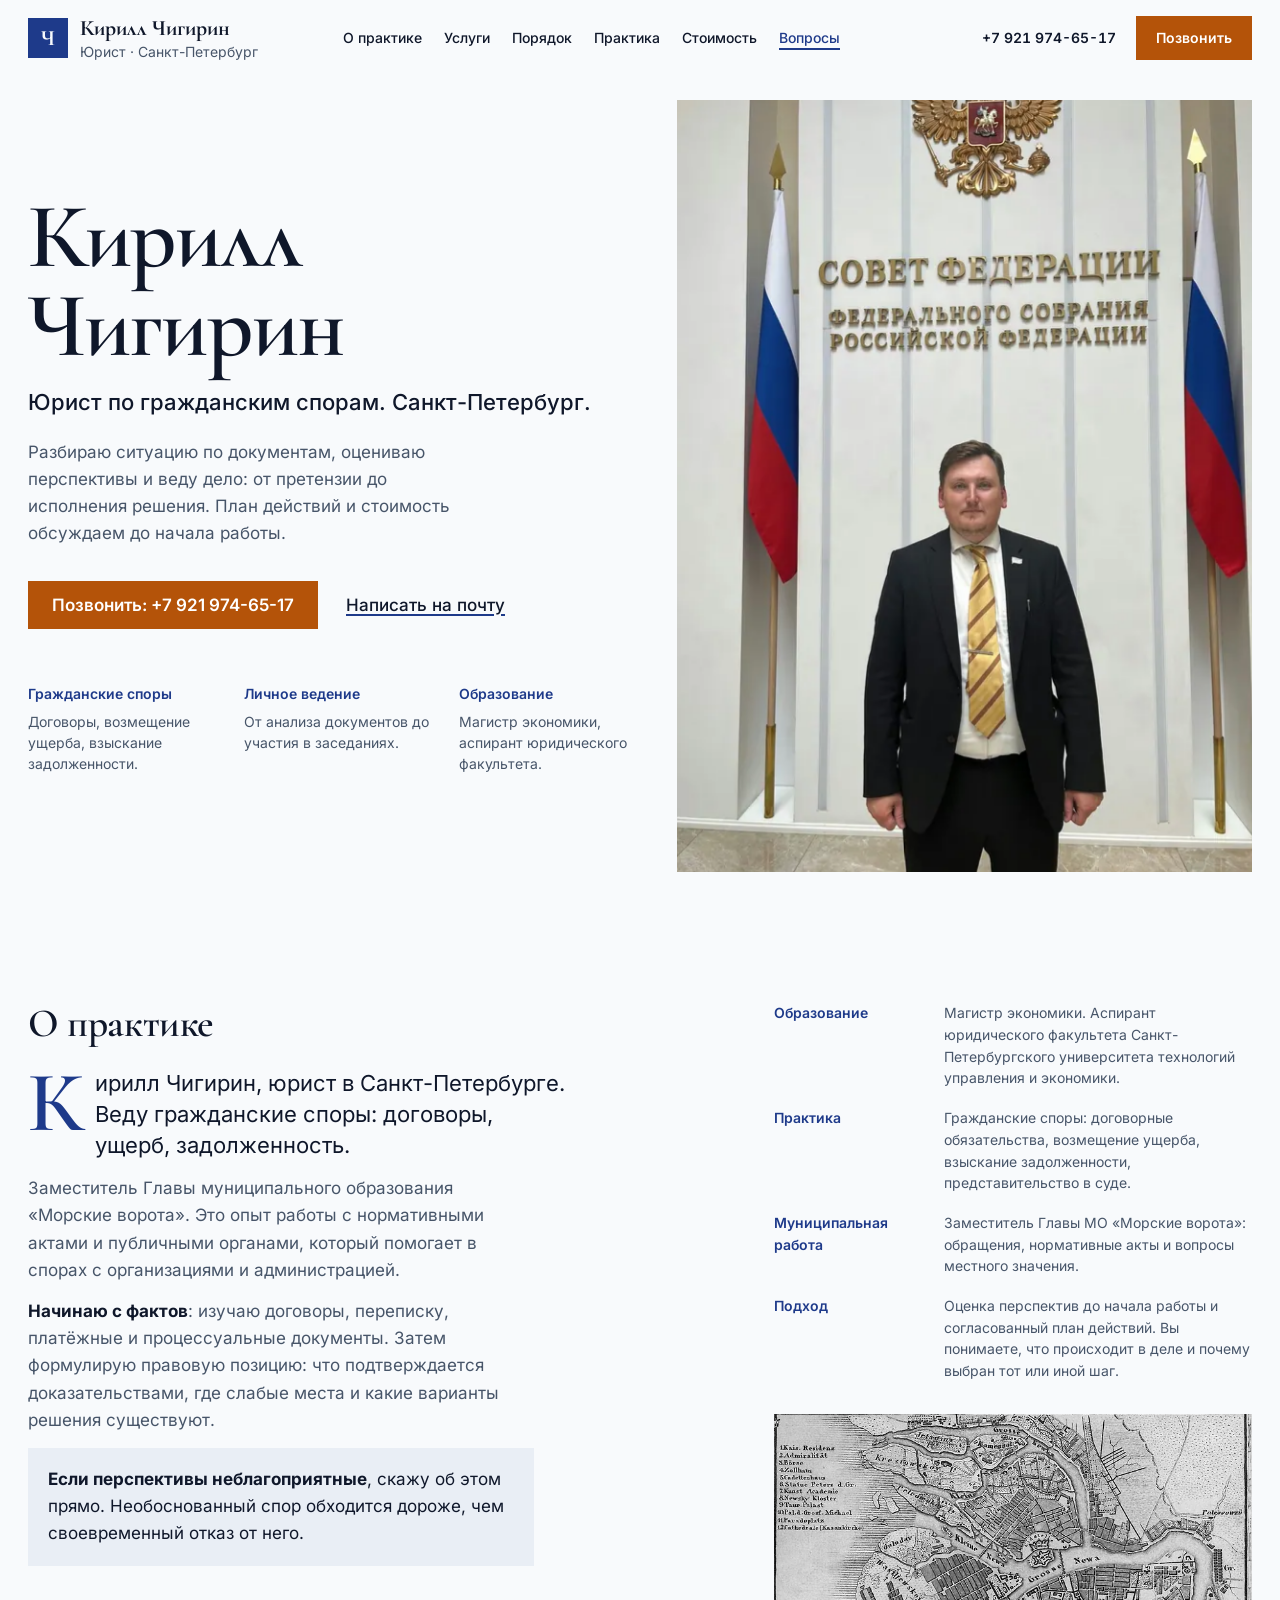
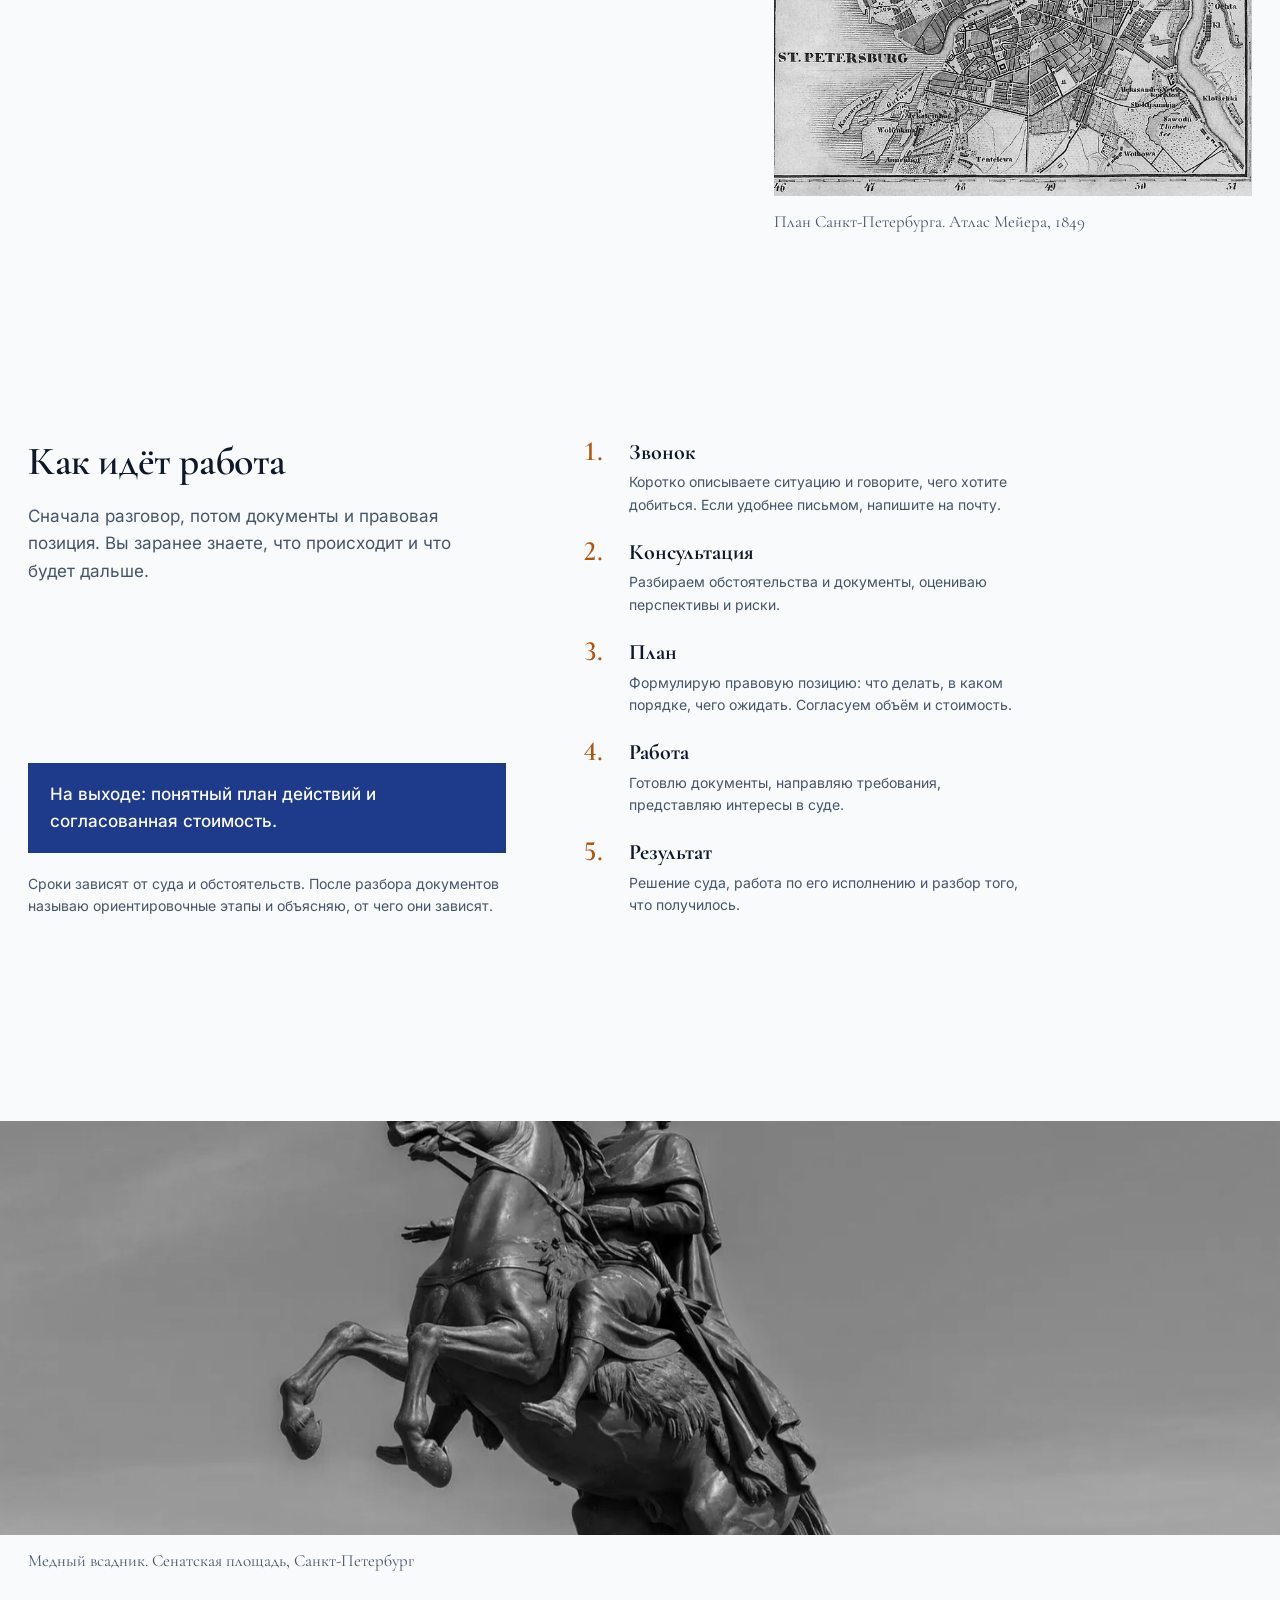
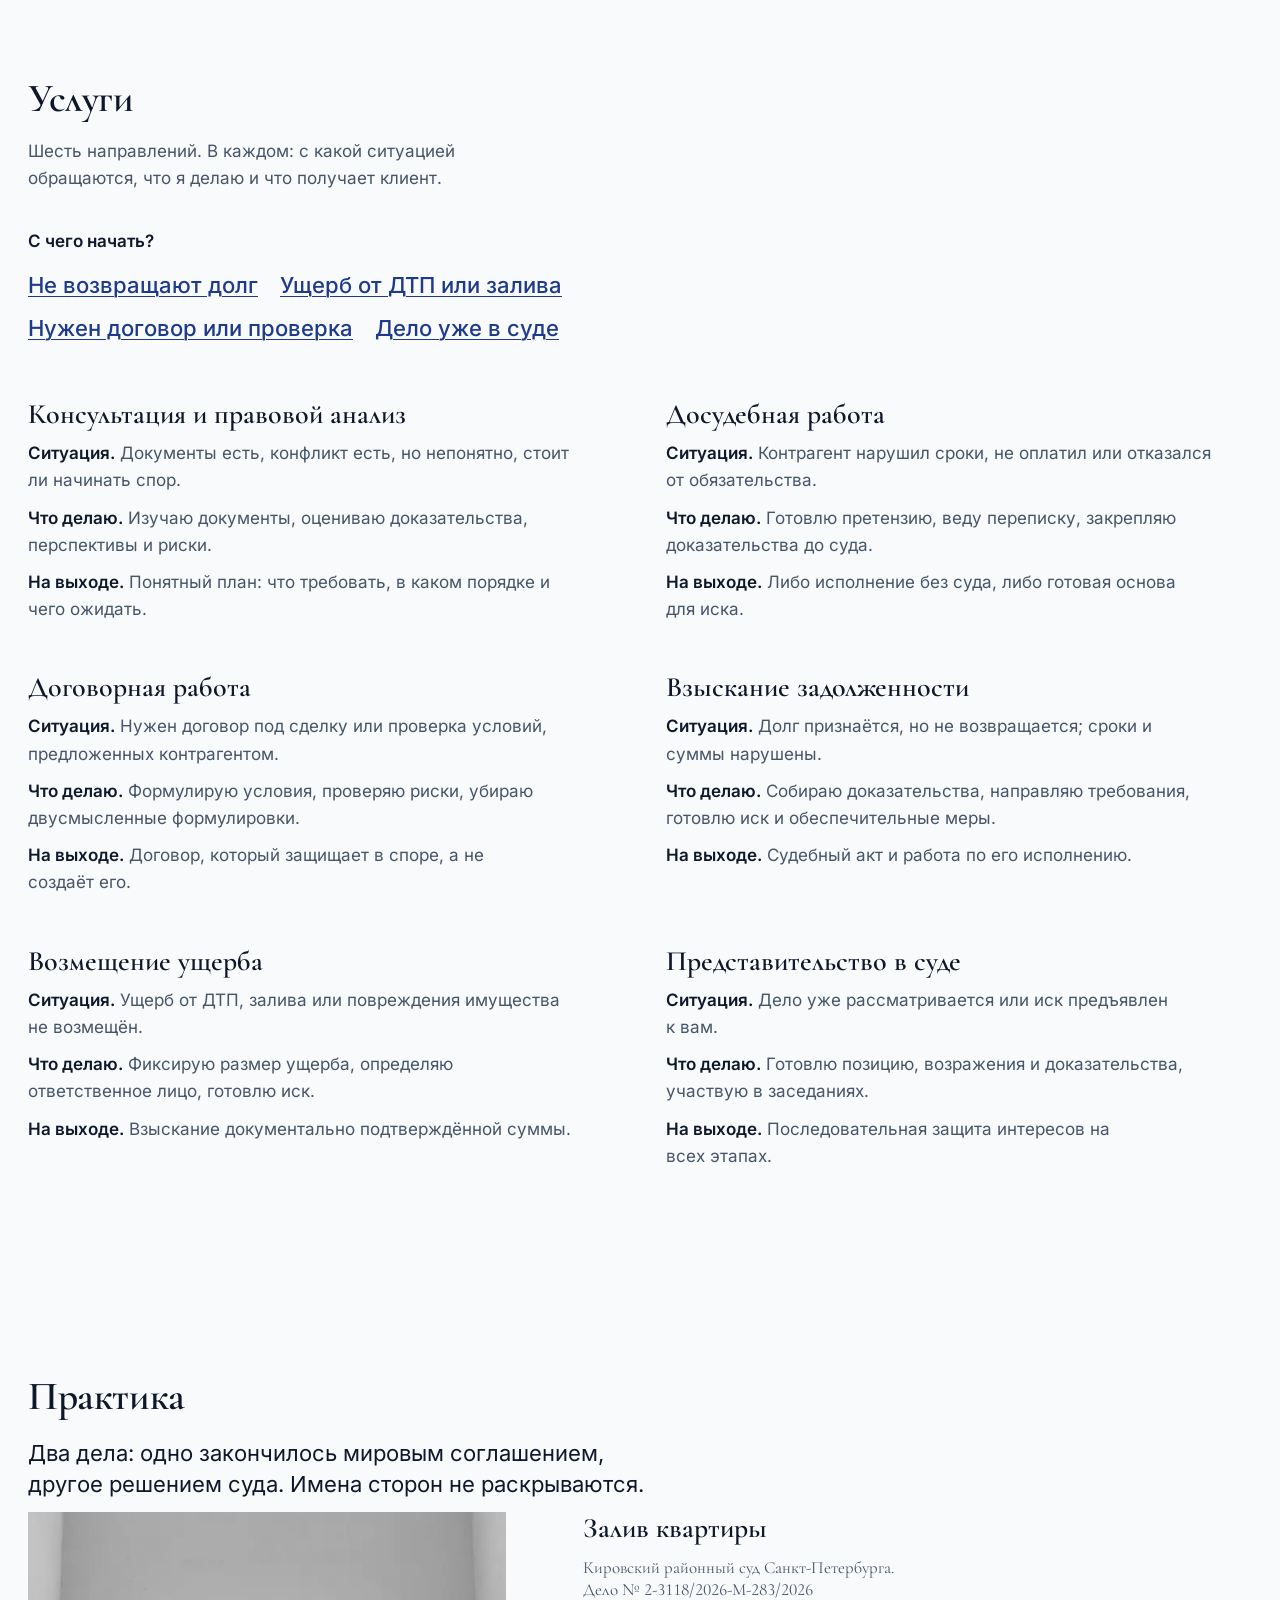
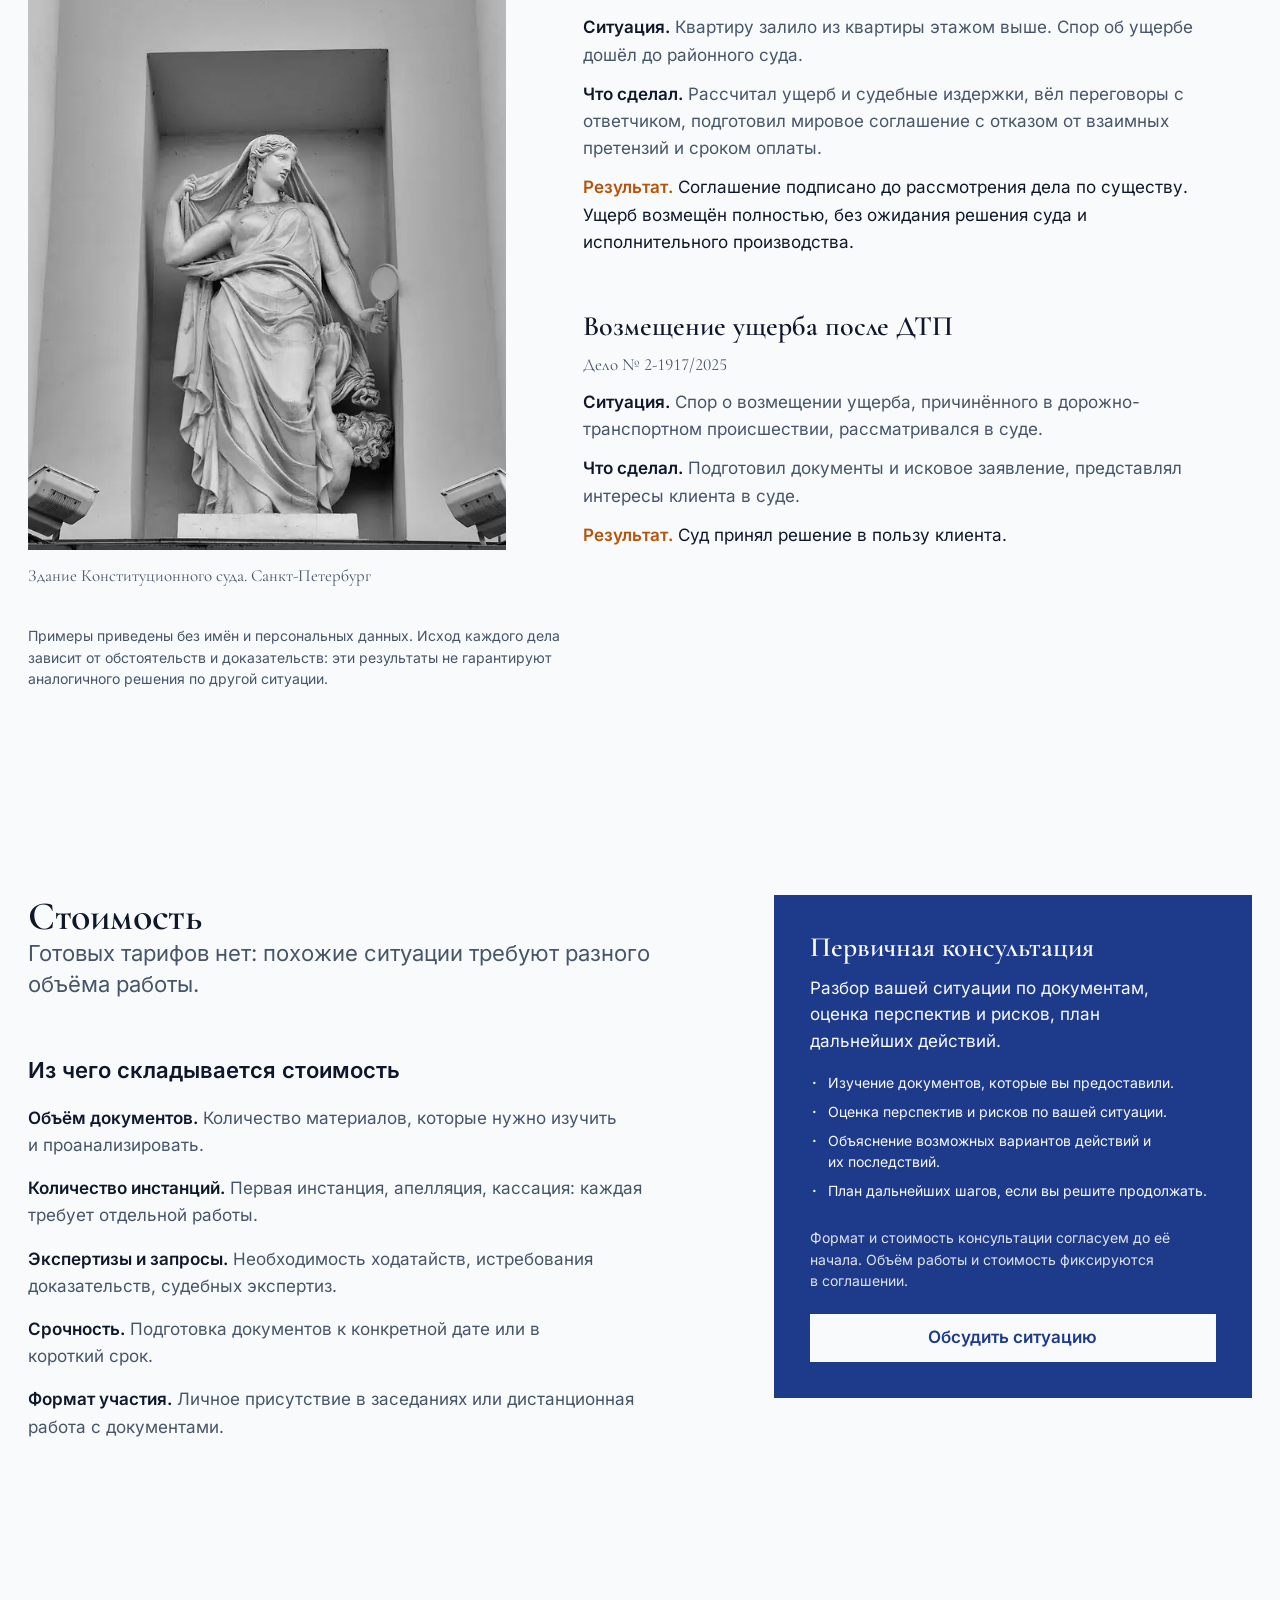
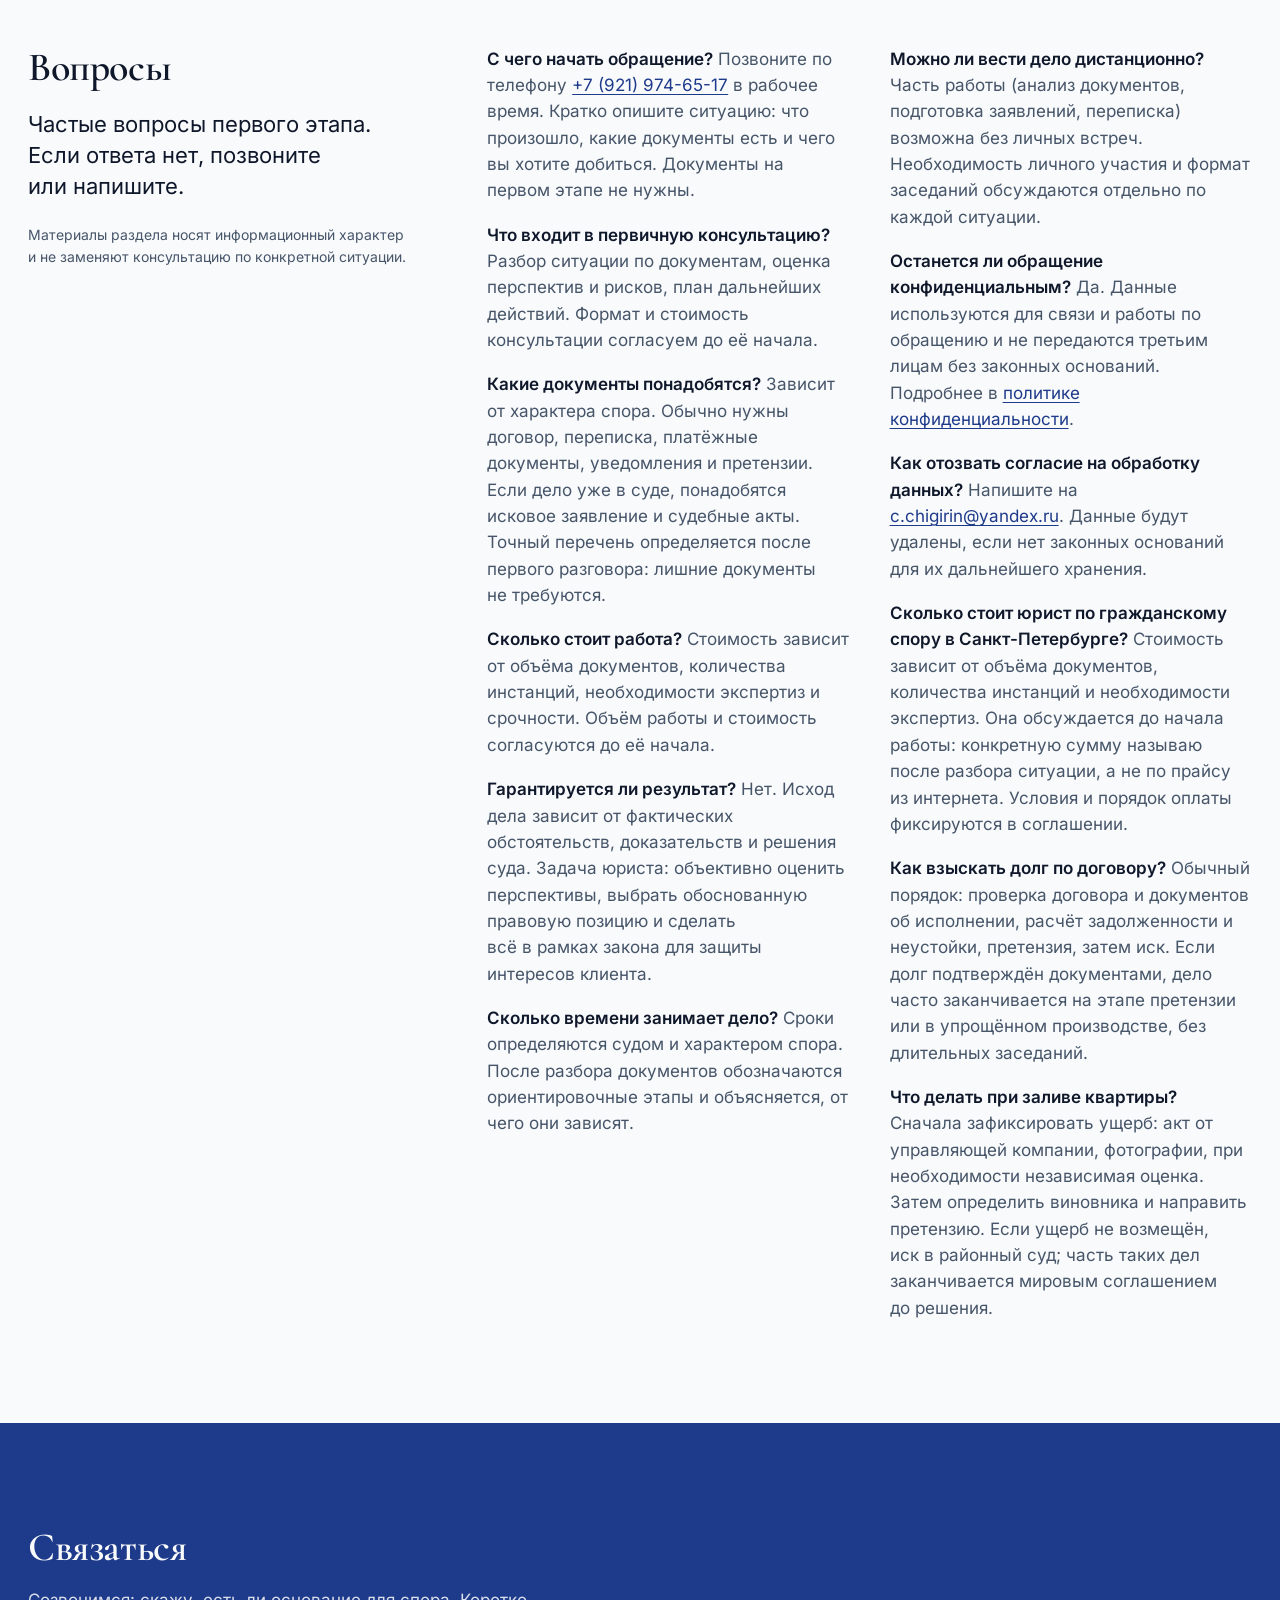
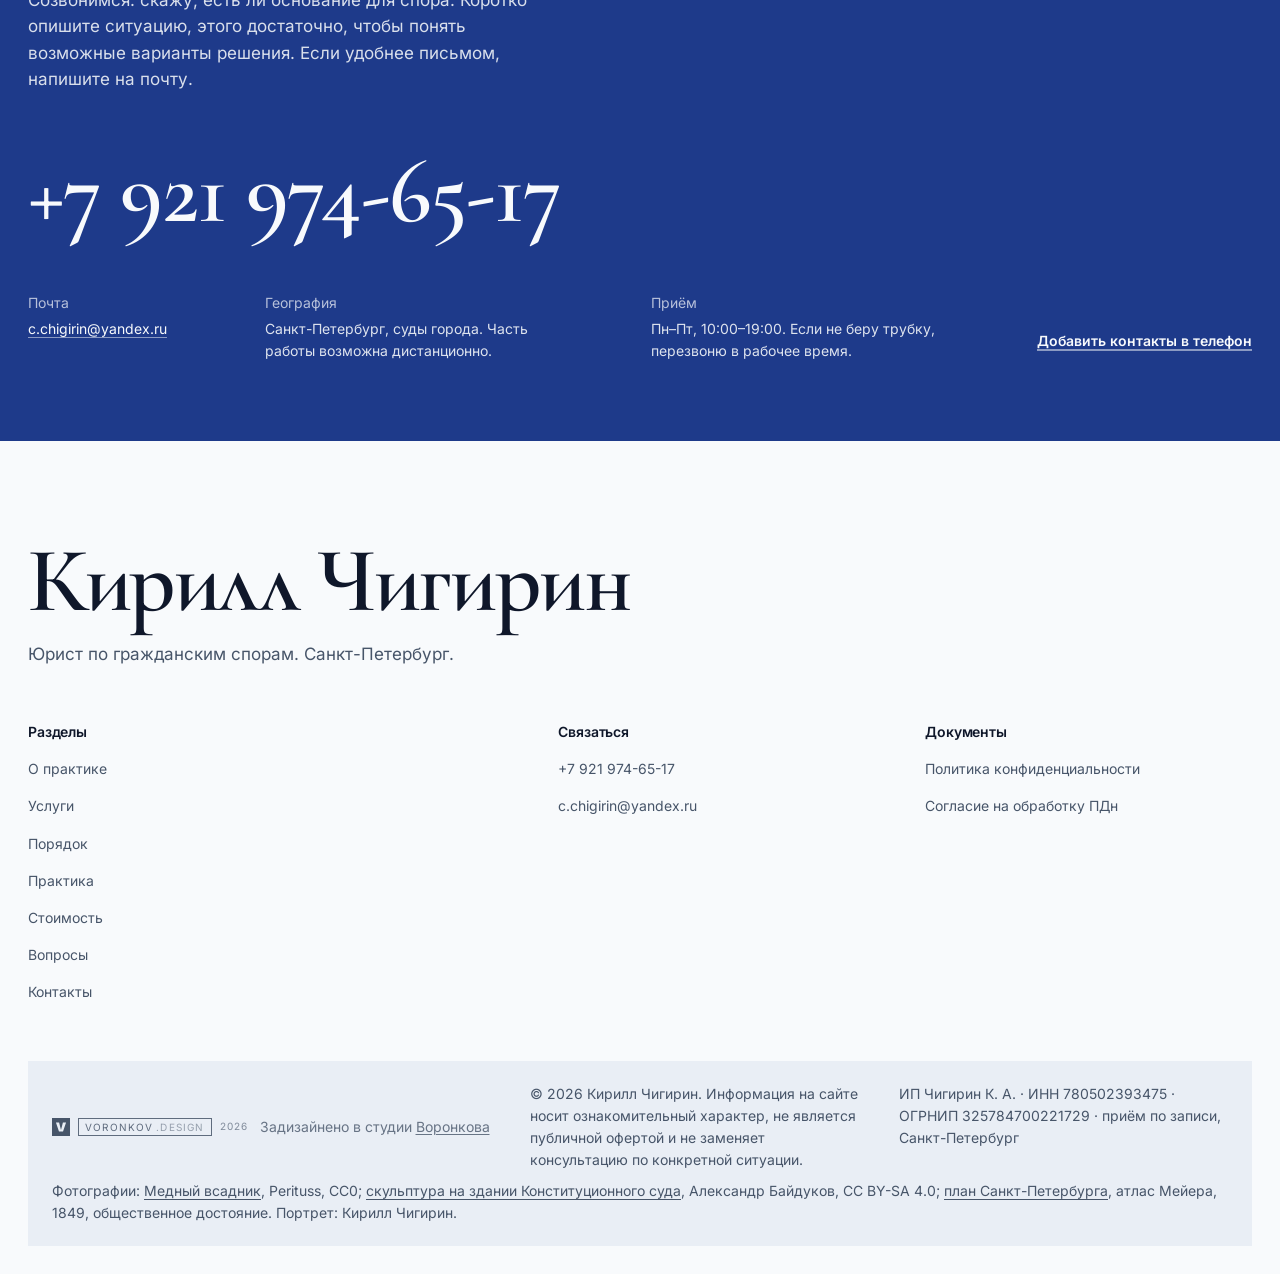
==== commit 17296f0b: "feat(brand): знак V в блоке подписи" ====
--- a/index.html
+++ b/index.html
@@ -572,7 +572,8 @@
   <div class="footer-bottom">
       <div class="vd-stamp">
   <a class="vd-stamp__mark" href="https://voronkov-design.ru/" target="_blank" rel="noopener">
-    <span class="vd-stamp__box">VORONKOV<i>.DESIGN</i></span>
+    <svg class="vd-stamp__logo" viewBox="0 0 32 32" aria-hidden="true"><path fill="currentColor" fill-rule="evenodd" d="M0 0h32v32H0Zm7 8h5.6L16 21.4 19.4 8H25l-5.4 16h-7.2Z"/></svg>
+          <span class="vd-stamp__box">VORONKOV<i>.DESIGN</i></span>
     <span class="vd-stamp__year">2026</span>
   </a>
   <span class="vd-stamp__note">Задизайнено в студии <a href="https://voronkov-design.ru/" target="_blank" rel="noopener">Воронкова</a></span>
--- a/assets/styles.css
+++ b/assets/styles.css
@@ -1062,3 +1062,5 @@
 .vd-stamp__year{font-size:10px;letter-spacing:.1em;opacity:.65}
 .vd-stamp__note{opacity:.8}
 .vd-stamp__note a{color:inherit;text-decoration:underline;text-underline-offset:2px}
+
+.vd-stamp__logo { width: 18px; height: 18px; flex: none; }
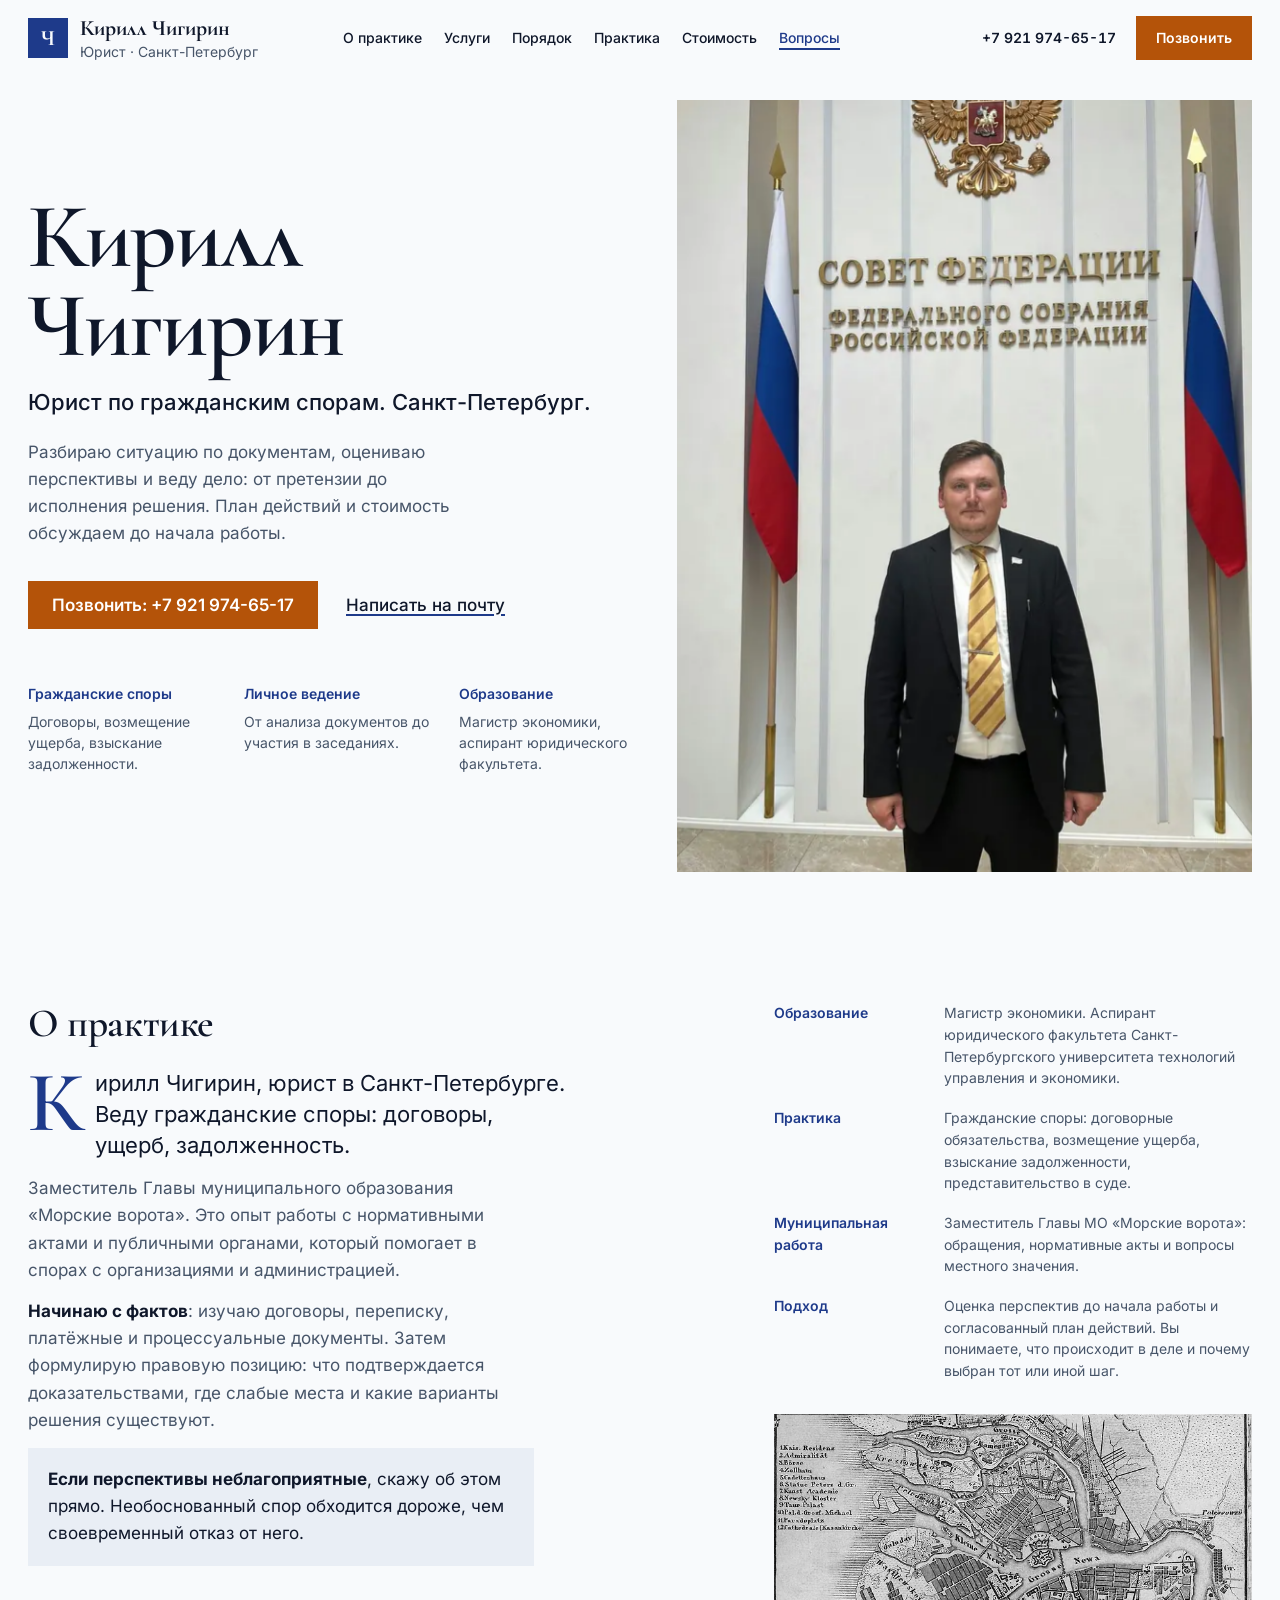
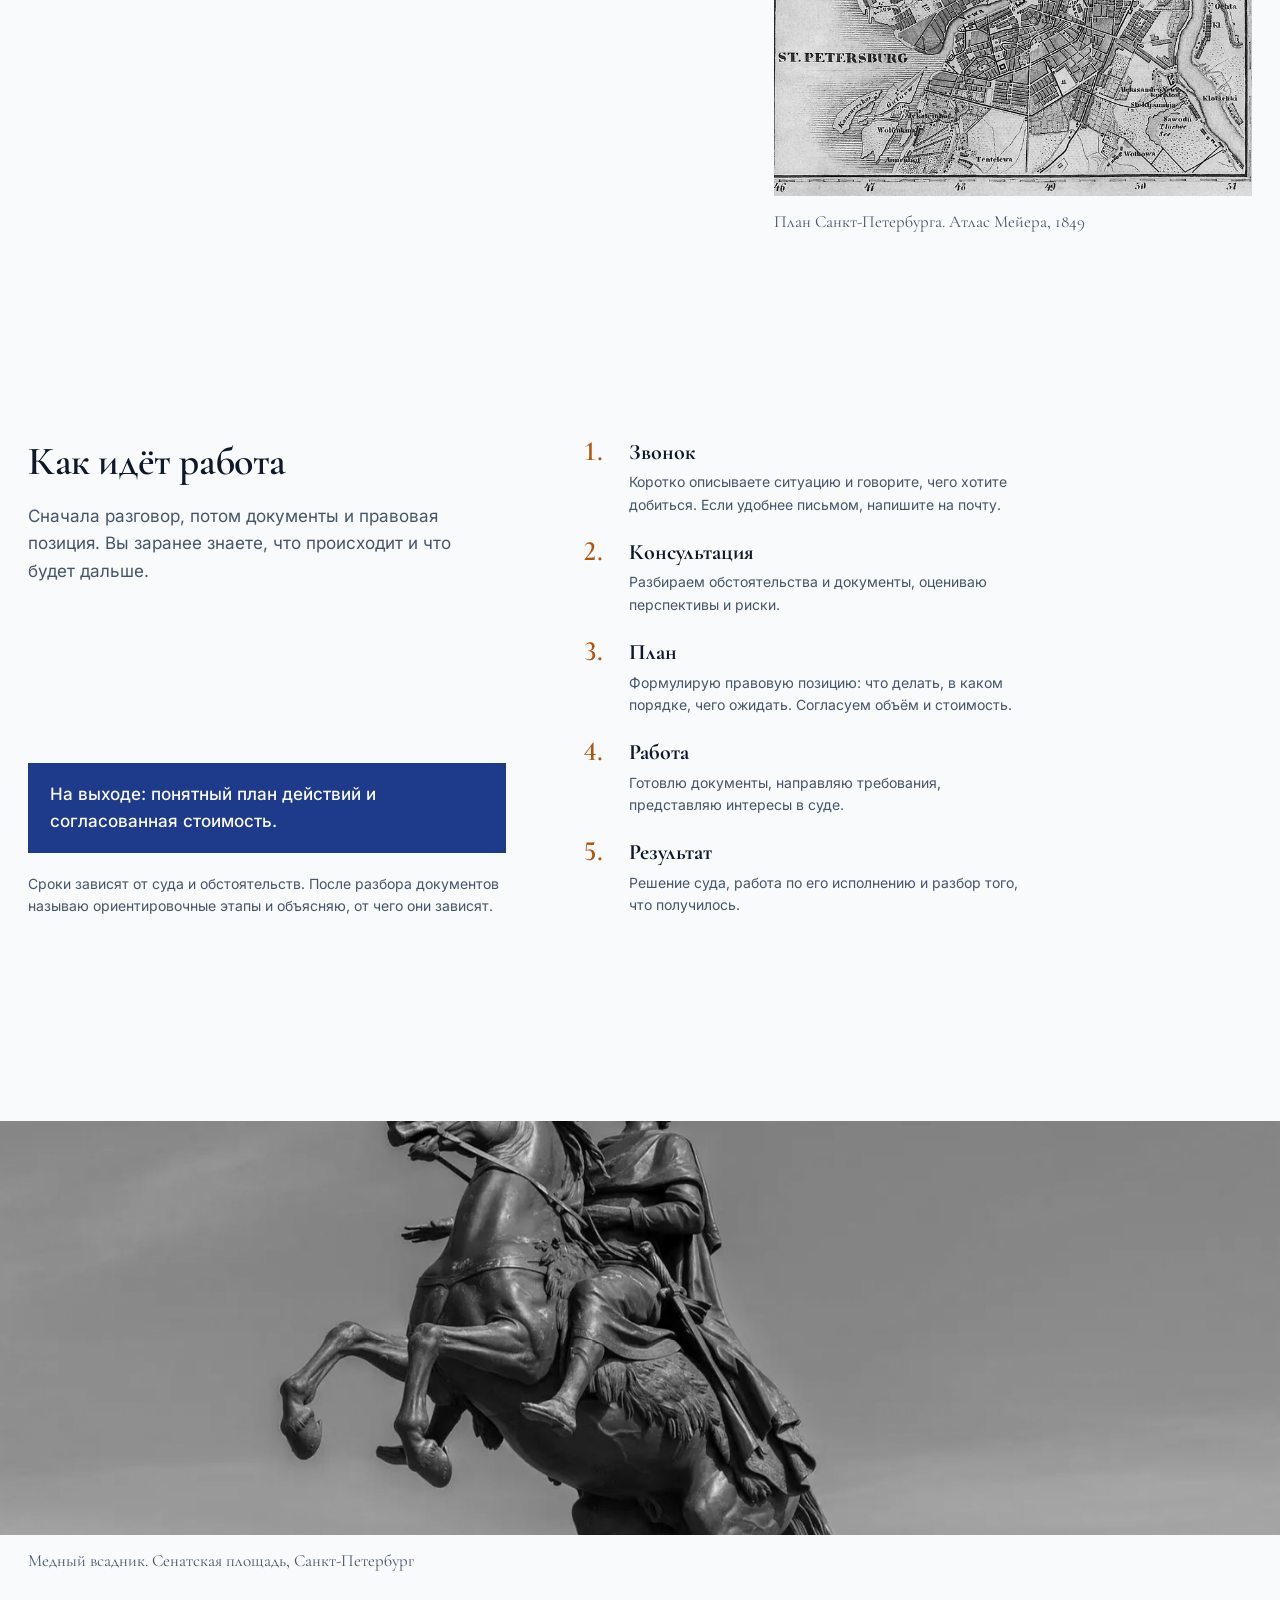
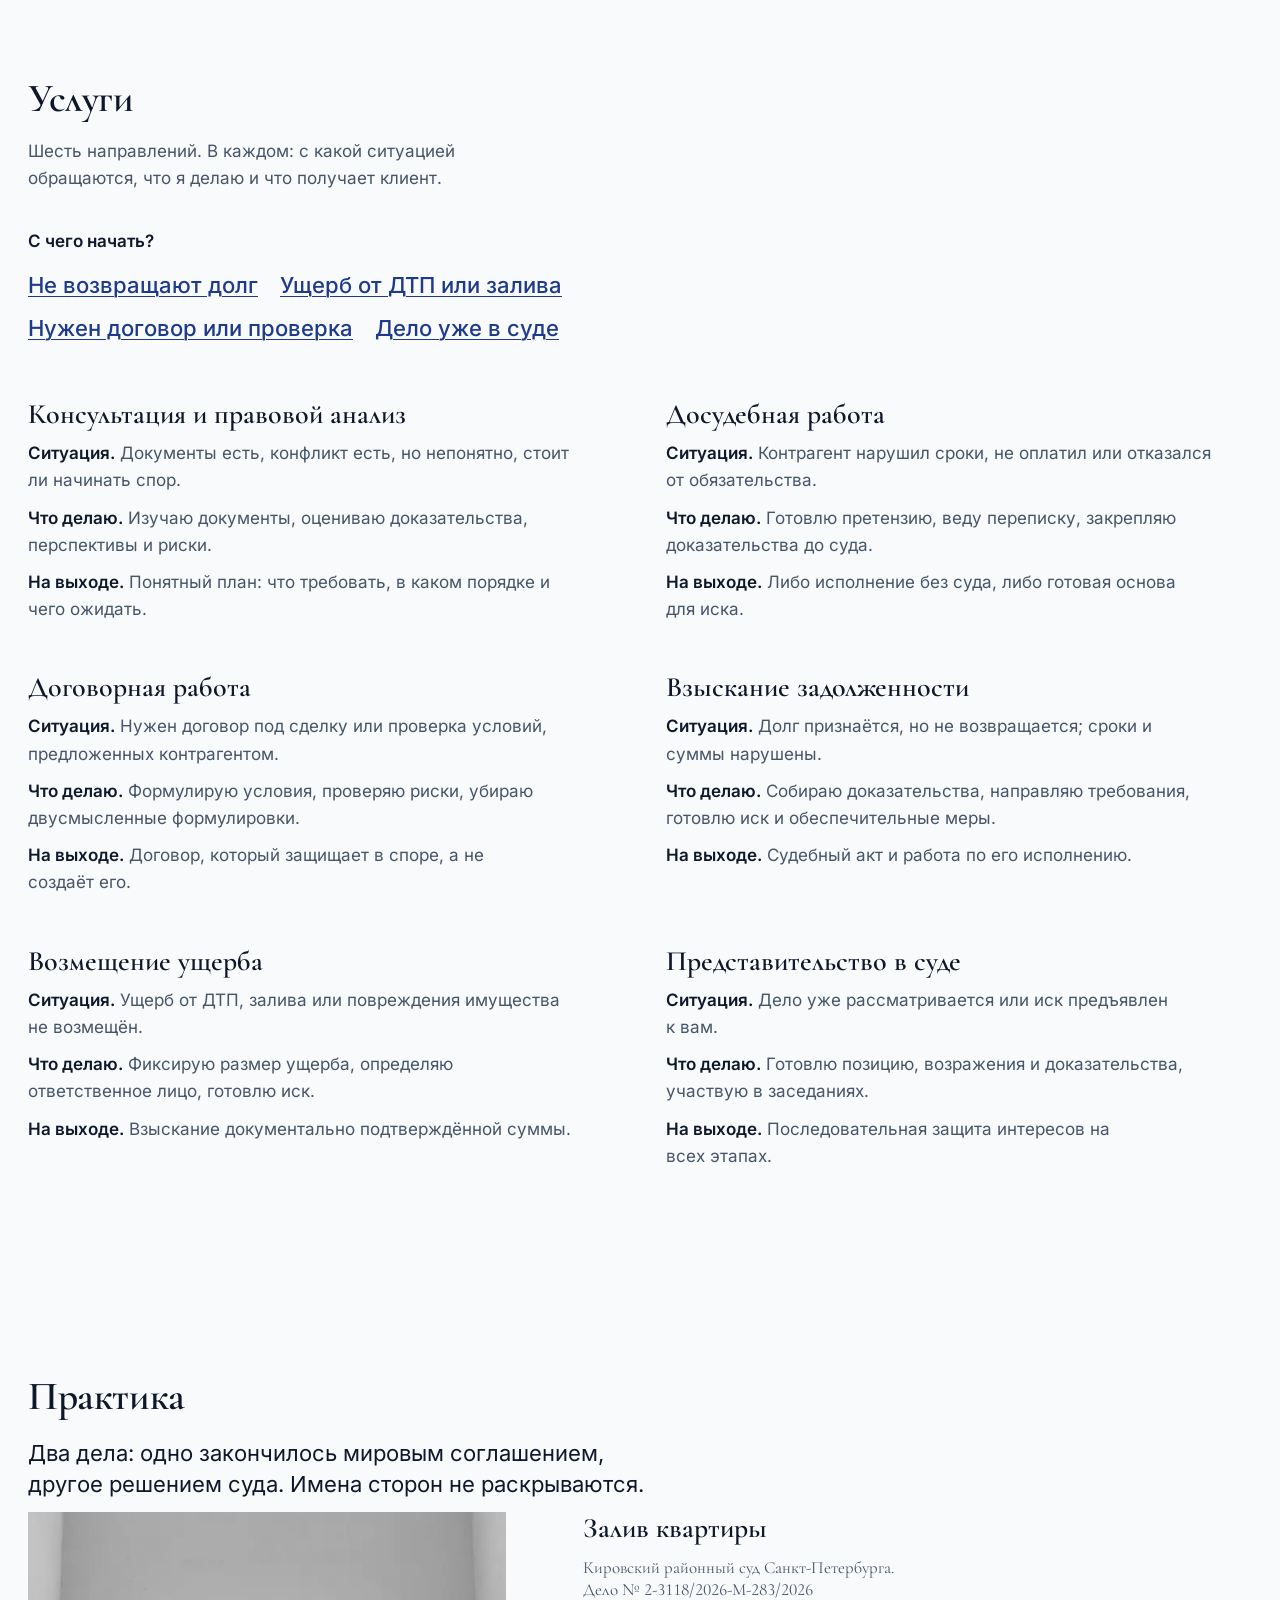
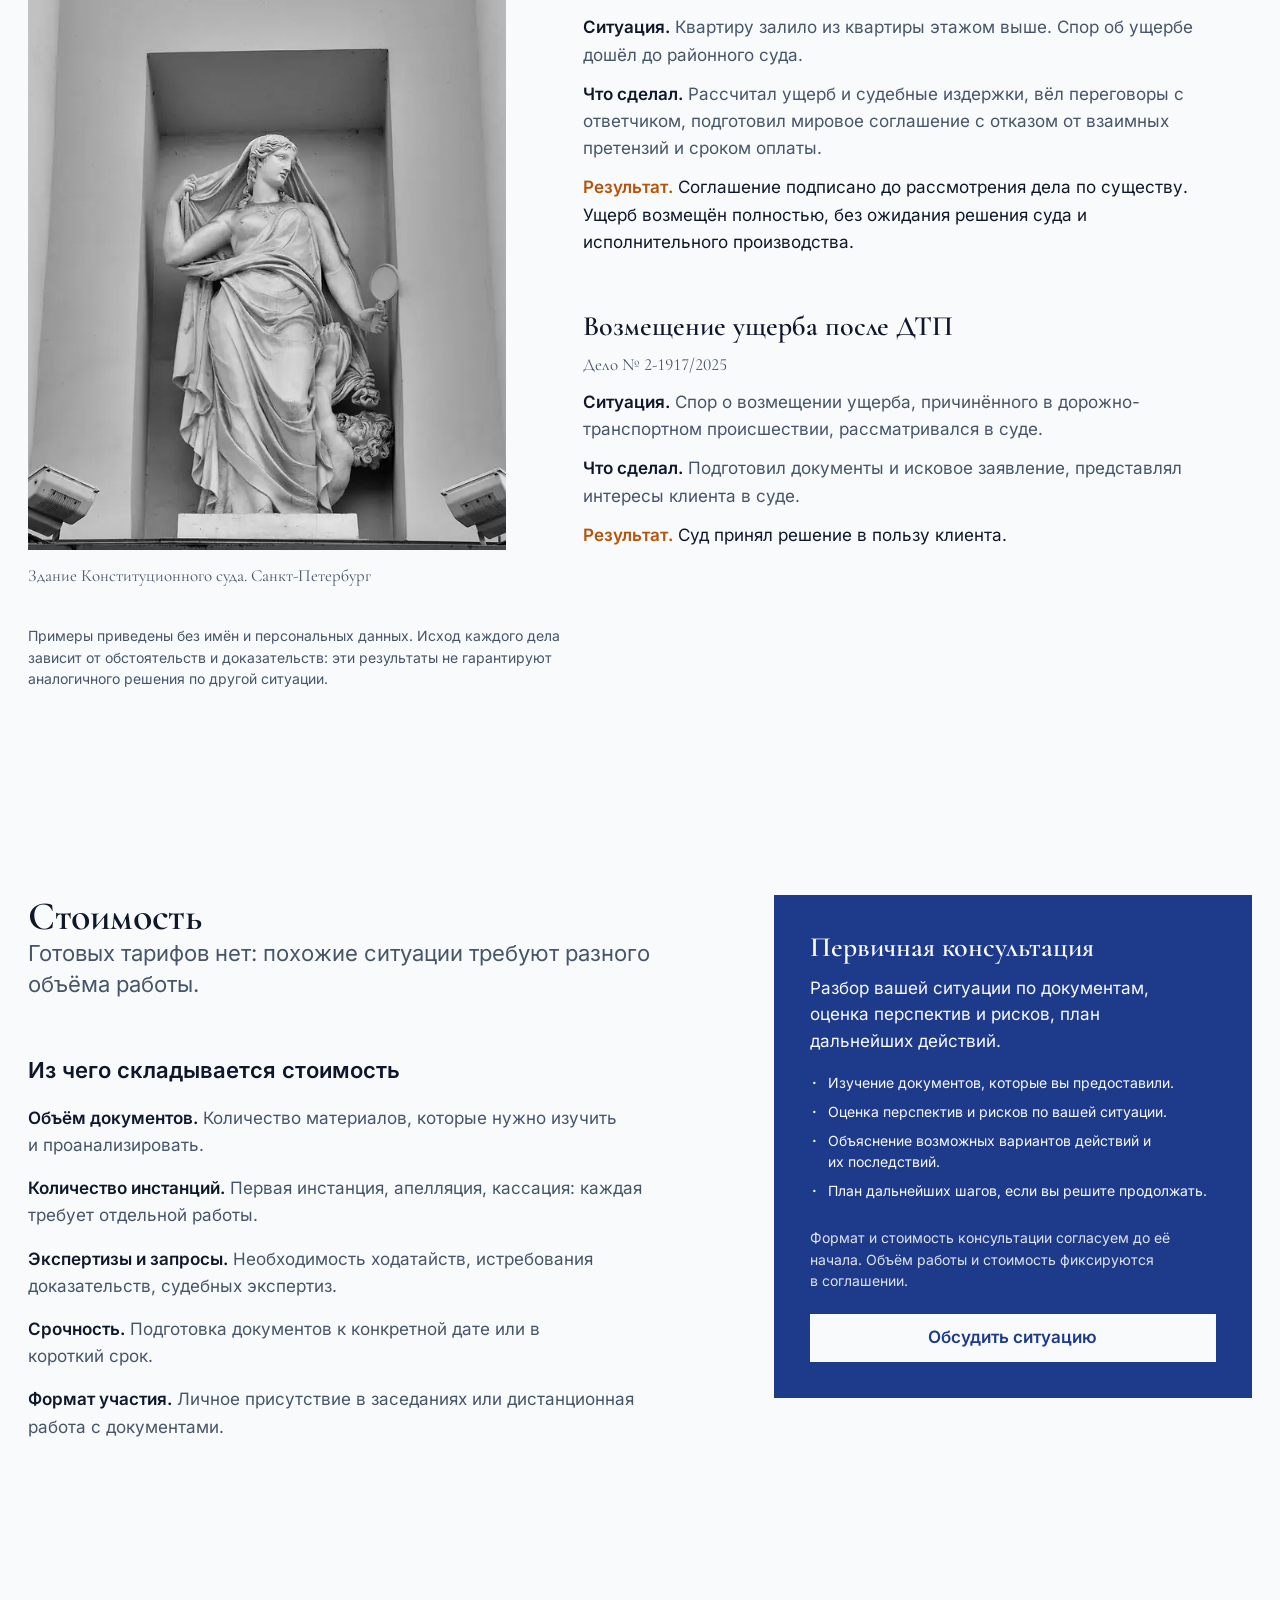
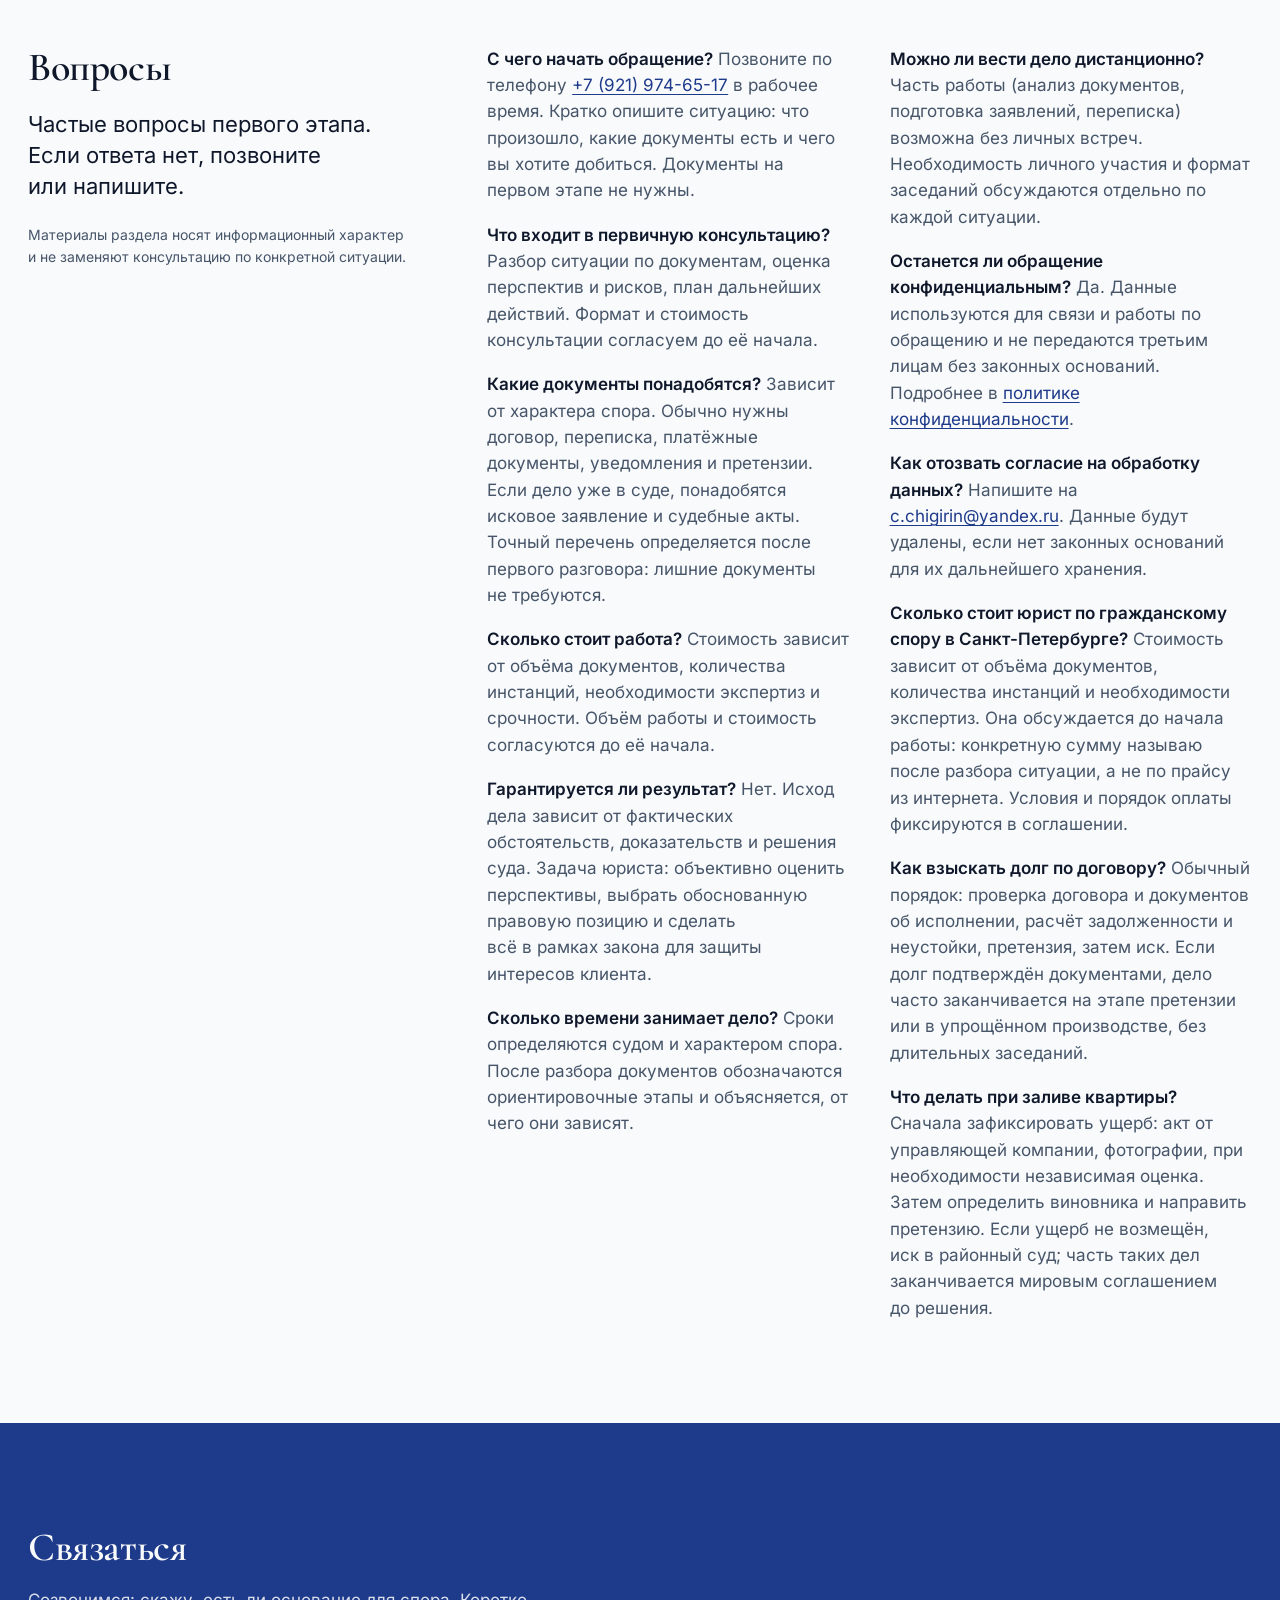
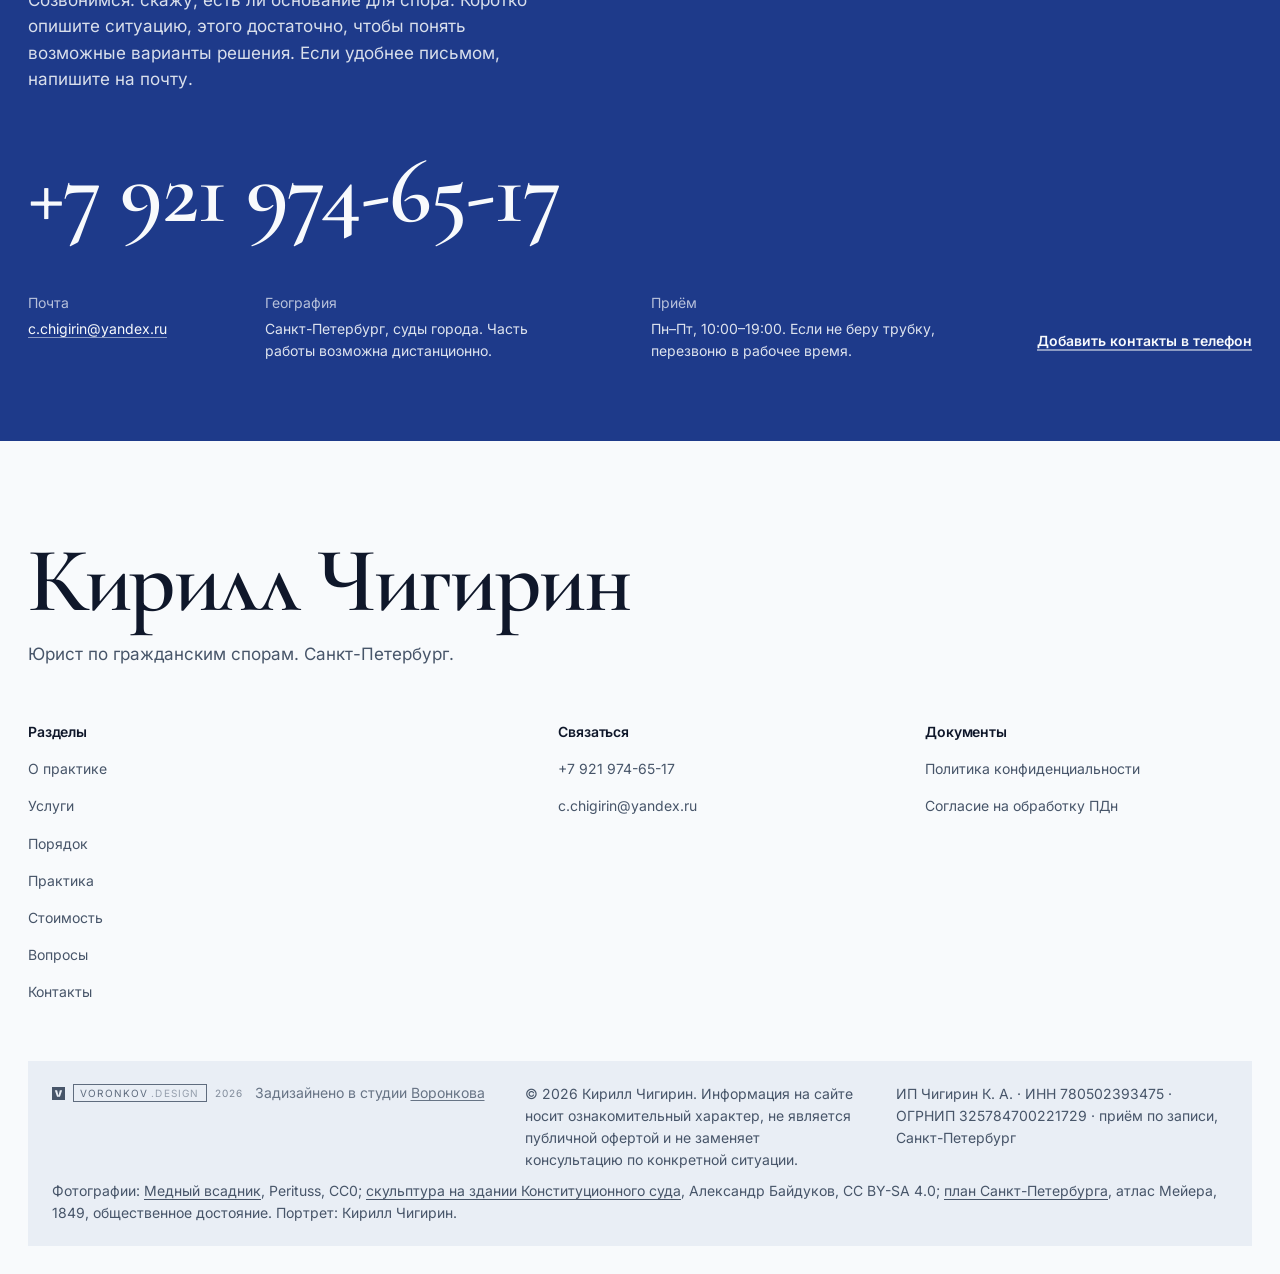
==== commit bf3c67ab: "feat: подпись студии через компонент vd-stamp" ====
--- a/index.html
+++ b/index.html
@@ -570,14 +570,7 @@
 
     
   <div class="footer-bottom">
-      <div class="vd-stamp">
-  <a class="vd-stamp__mark" href="https://voronkov-design.ru/" target="_blank" rel="noopener">
-    <svg class="vd-stamp__logo" viewBox="0 0 32 32" aria-hidden="true"><path fill="currentColor" fill-rule="evenodd" d="M0 0h32v32H0Zm7 8h5.6L16 21.4 19.4 8H25l-5.4 16h-7.2Z"/></svg>
-          <span class="vd-stamp__box">VORONKOV<i>.DESIGN</i></span>
-    <span class="vd-stamp__year">2026</span>
-  </a>
-  <span class="vd-stamp__note">Задизайнено в студии <a href="https://voronkov-design.ru/" target="_blank" rel="noopener">Воронкова</a></span>
-</div>
+      <vd-stamp></vd-stamp>
       <p>© 2026 Кирилл Чигирин. Информация на сайте носит ознакомительный характер, не является публичной офертой и не заменяет консультацию по конкретной ситуации.</p>
       <p class="footer-requisites">ИП Чигирин К. А. · ИНН 780502393475 · ОГРНИП 325784700221729 · приём по записи, Санкт-Петербург</p>
       <p class="credits">Фотографии: <a href="https://commons.wikimedia.org/wiki/File:The_Bronze_Horseman_2013_2.jpg">Медный всадник</a>, Perituss, CC0; <a href="https://commons.wikimedia.org/wiki/File:Sculpture_of_justice._The_building_of_Senate_and_Synod.jpg">скульптура на здании Конституционного суда</a>, Александр Байдуков, CC BY-SA 4.0; <a href="https://commons.wikimedia.org/wiki/File:Meyer%E2%80%98s_Zeitungsatlas_050_%E2%80%93_Russland-_Gouvernement_Sankt_Petersburg,_Esthland,_Liefland,_Kurland.jpg">план Санкт-Петербурга</a>, атлас Мейера, 1849, общественное достояние. Портрет: Кирилл Чигирин.</p>
@@ -592,5 +585,6 @@
 <script src="assets/vendor/lenis.min.js" defer></script>
 <script src="assets/app.js" defer></script>
 
+<script src="assets/vd-stamp.js" defer></script>
 </body>
 </html>
--- a/assets/styles.css
+++ b/assets/styles.css
@@ -1063,4 +1063,4 @@
 .vd-stamp__note{opacity:.8}
 .vd-stamp__note a{color:inherit;text-decoration:underline;text-underline-offset:2px}
 
-.vd-stamp__logo { width: 18px; height: 18px; flex: none; }
+.vd-stamp__logo { width: 13px; height: 13px; flex: none; }
